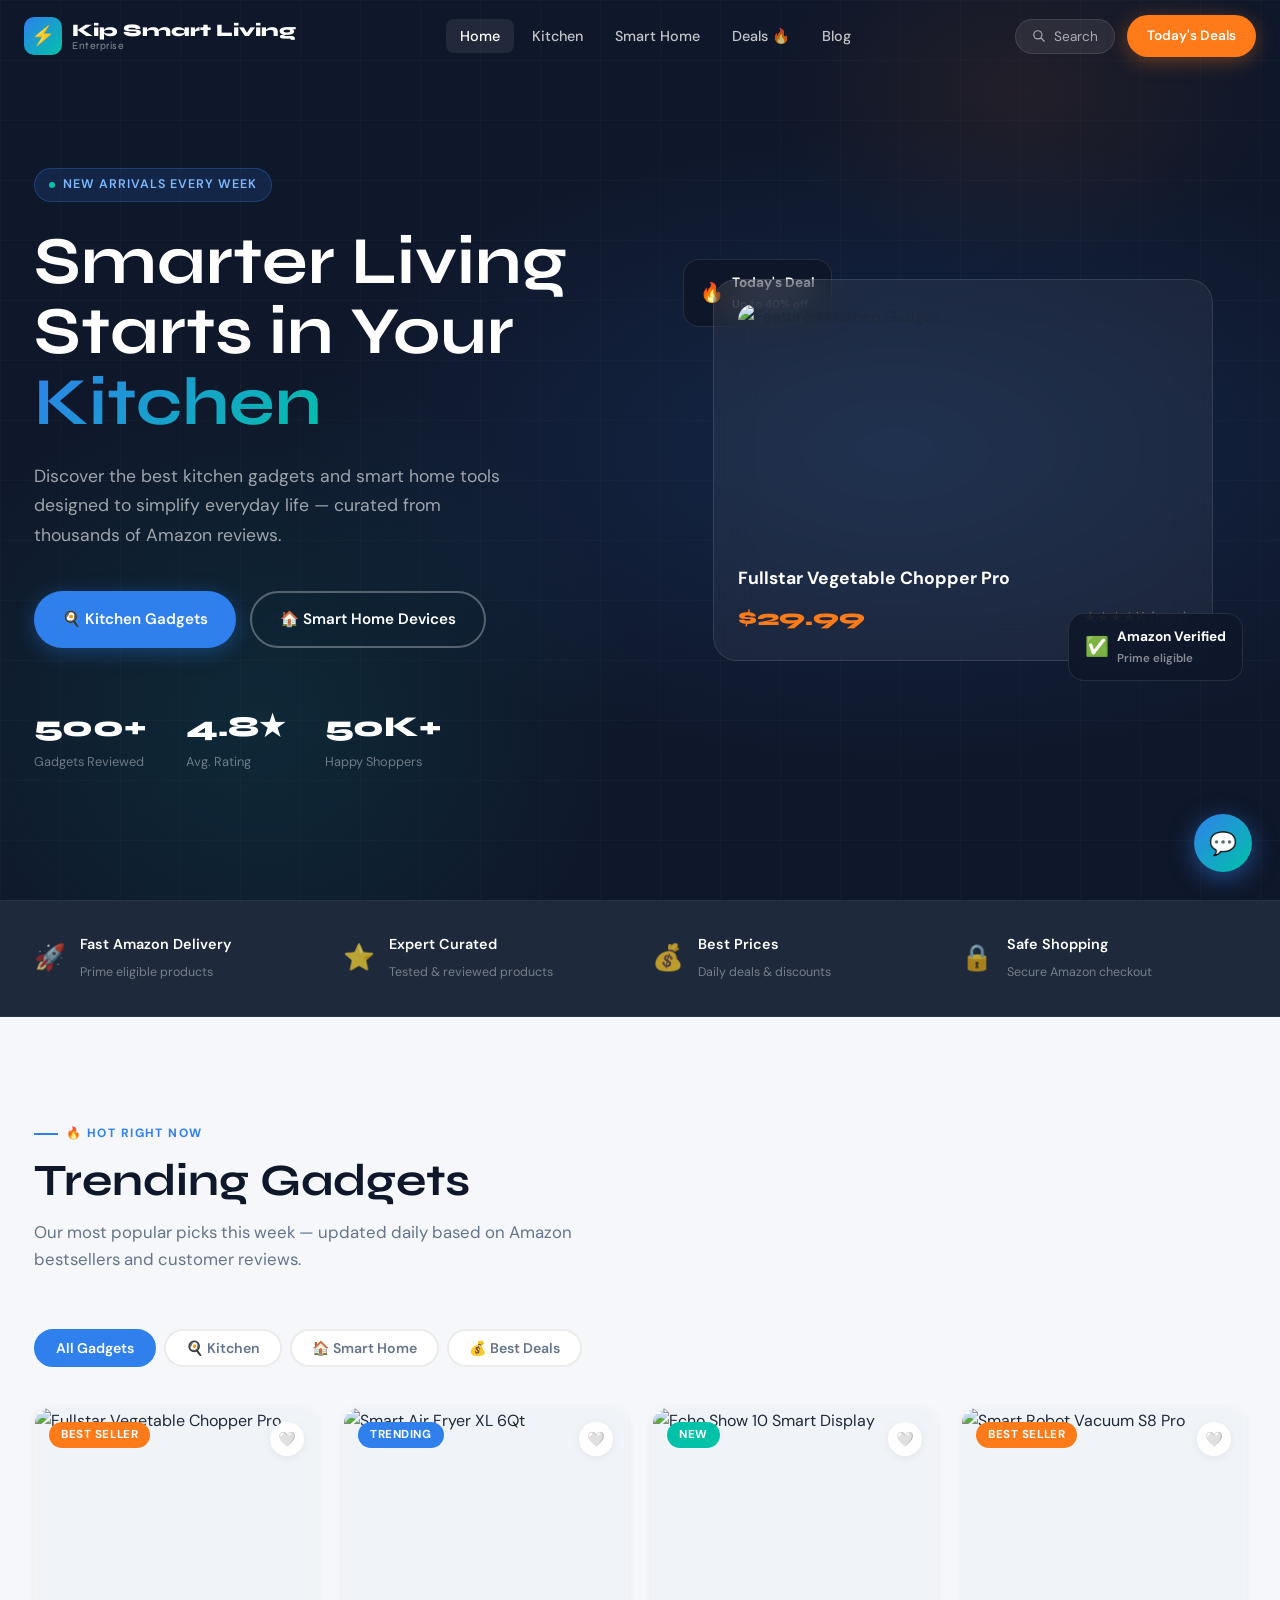
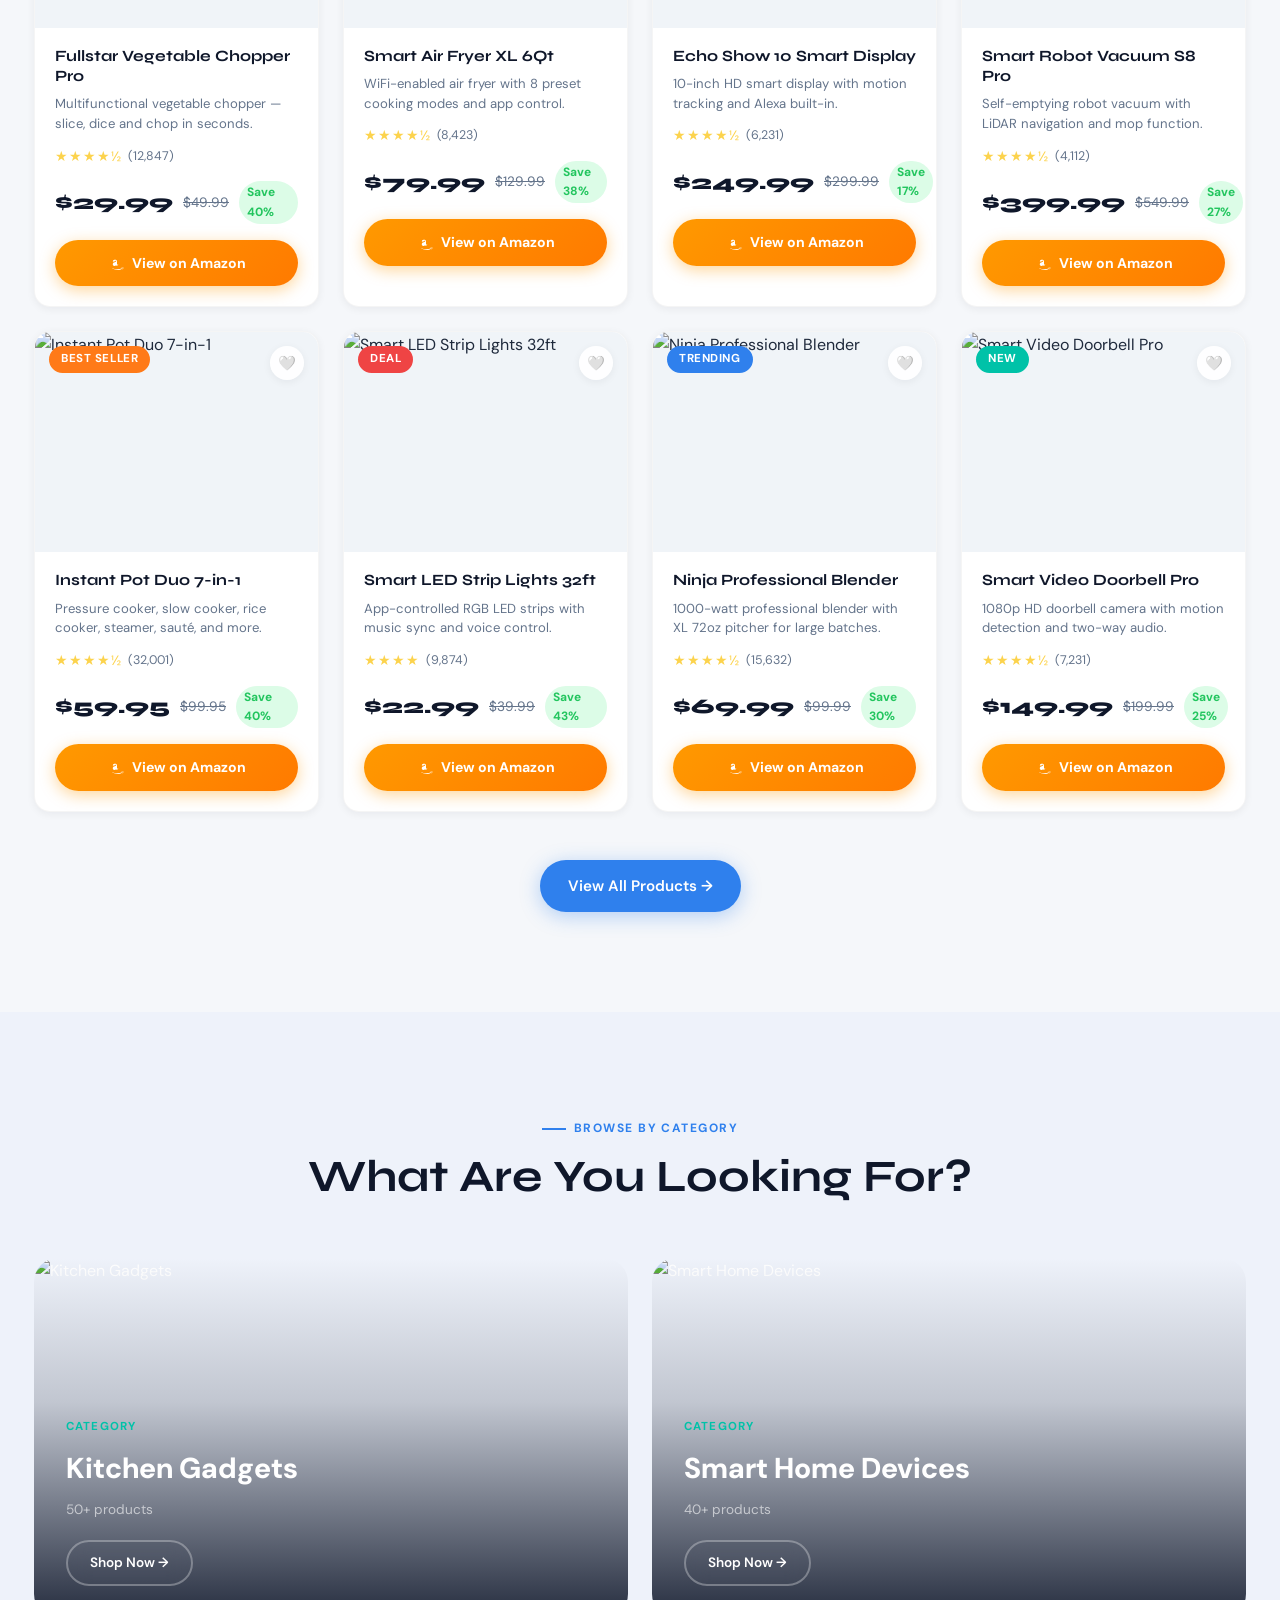
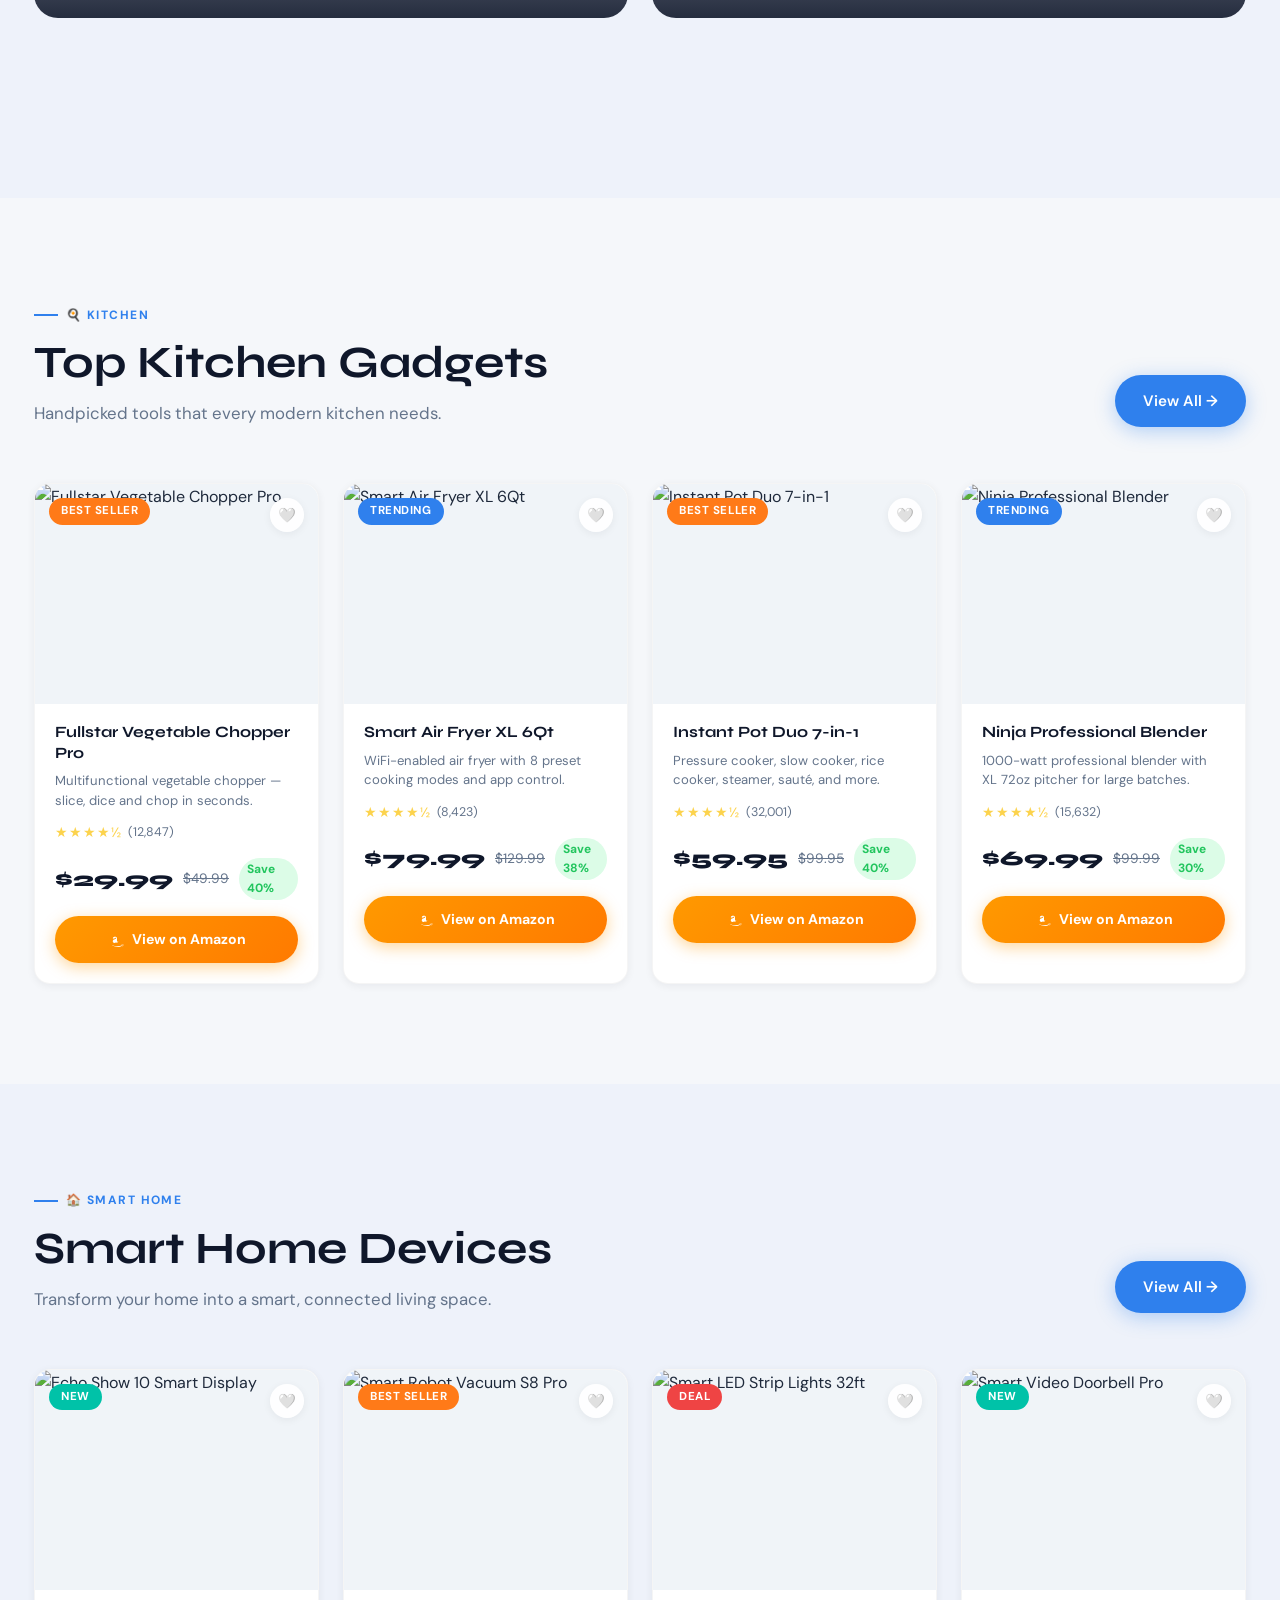
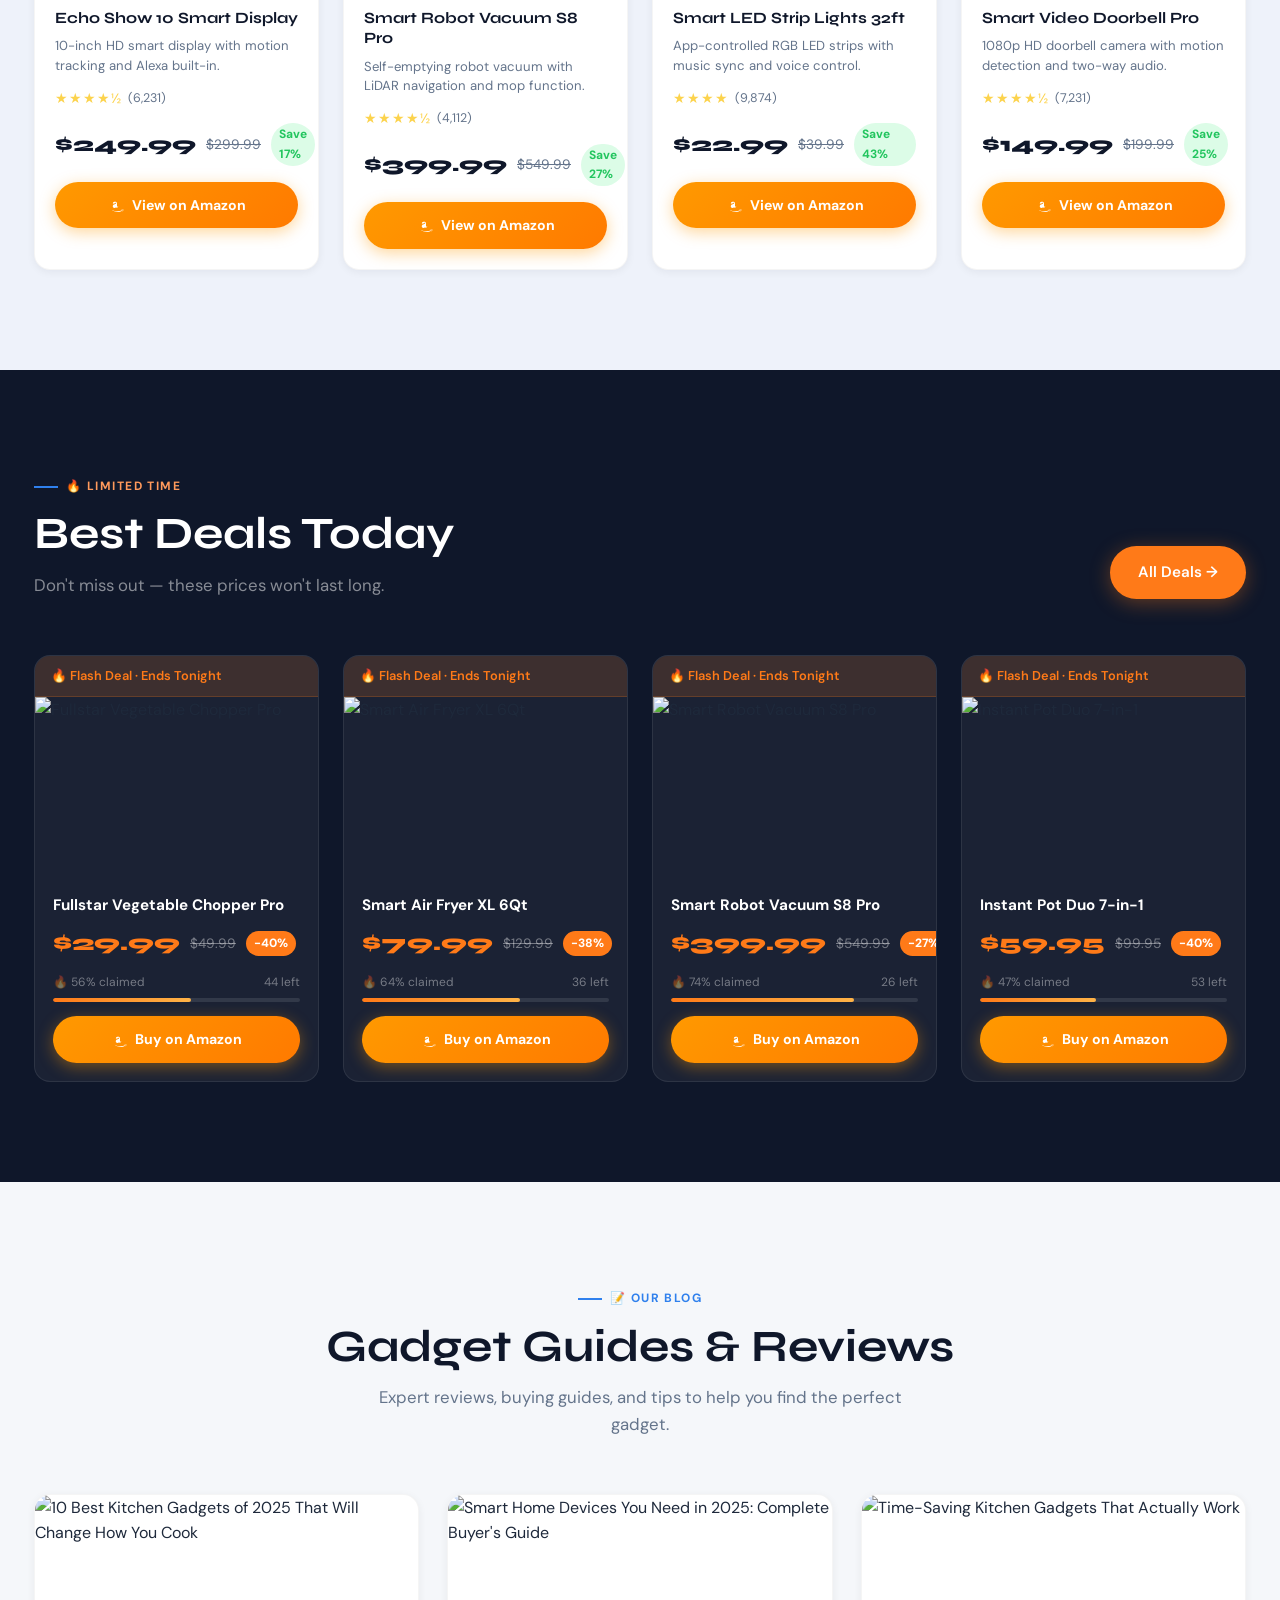
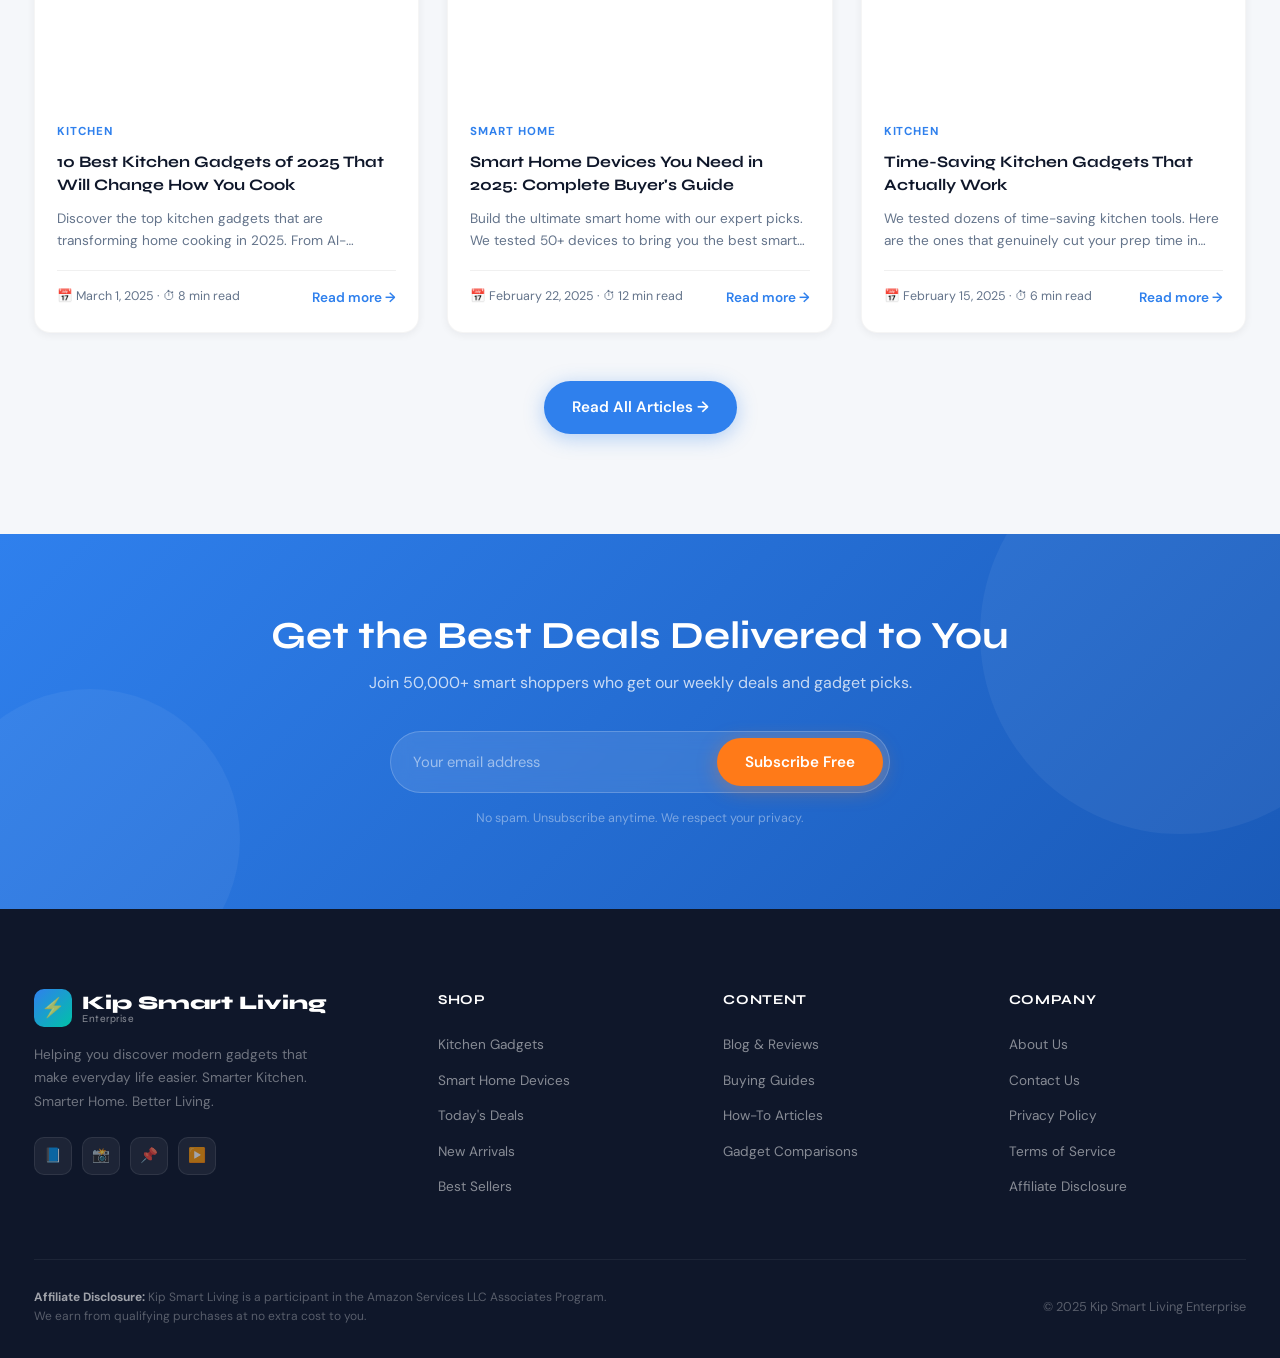
==== index.html @ 2dbe5955 "Add files via upload" ====
<!DOCTYPE html>
<html lang="en">
<head>
  <meta charset="UTF-8">
  <meta name="viewport" content="width=device-width, initial-scale=1.0">
  <meta name="description" content="Kip Smart Living — Discover the best kitchen gadgets and smart home devices. Smarter Kitchen. Smarter Home. Better Living.">
  <meta name="keywords" content="kitchen gadgets, smart home devices, best amazon kitchen tools, time-saving kitchen gadgets">
  <meta property="og:title" content="Kip Smart Living — Smarter Kitchen. Smarter Home.">
  <meta property="og:description" content="Discover modern gadgets that make everyday life easier.">
  <meta property="og:type" content="website">
  <title>Kip Smart Living — Smarter Kitchen. Smarter Home. Better Living.</title>
  <link rel="stylesheet" href="style.css">
  <link rel="icon" href="data:image/svg+xml,<svg xmlns='http://www.w3.org/2000/svg' viewBox='0 0 100 100'><text y='.9em' font-size='90'>⚡</text></svg>">

  <!-- Canonical -->
  <link rel="canonical" href="https://mackaysscott.github.io/kip-smart-living/">

  <!-- Open Graph -->
  <meta property="og:type" content="website">
  <meta property="og:url" content="https://mackaysscott.github.io/kip-smart-living/">
  <meta property="og:title" content="Kip Smart Living — Smarter Kitchen. Smarter Home. Better Living.">
  <meta property="og:description" content="Discover the best kitchen gadgets and smart home devices. Expert picks, real reviews, Amazon affiliate links.">
  <meta property="og:image" content="https://images.unsplash.com/photo-1556909114-f6e7ad7d3136?w=1200&q=80">
  <meta property="og:site_name" content="Kip Smart Living Enterprise">

  <!-- Twitter Card -->
  <meta name="twitter:card" content="summary_large_image">
  <meta name="twitter:title" content="Kip Smart Living — Smarter Kitchen. Smarter Home. Better Living.">
  <meta name="twitter:description" content="Discover the best kitchen gadgets and smart home devices. Expert picks, real reviews, Amazon affiliate links.">
  <meta name="twitter:image" content="https://images.unsplash.com/photo-1556909114-f6e7ad7d3136?w=1200&q=80">

  <!-- Schema.org Structured Data -->
  <script type="application/ld+json">
  {
    "@context": "https://schema.org",
    "@type": "WebSite",
    "name": "Kip Smart Living — Smarter Kitchen. Smarter Home. Better Living.",
    "description": "Discover the best kitchen gadgets and smart home devices. Expert picks, real reviews, Amazon affiliate links.",
    "url": "https://mackaysscott.github.io/kip-smart-living/",
    "publisher": {
      "@type": "Organization",
      "name": "Kip Smart Living Enterprise",
      "url": "https://mackaysscott.github.io/kip-smart-living",
      "email": "kipenterpise@gmail.com",
      "logo": {
        "@type": "ImageObject",
        "url": "https://mackaysscott.github.io/kip-smart-living/images/logo.png"
      }
    }
  }
  </script>
</head>
<body>

<!-- ── NAVBAR ──────────────────────────────── -->
<nav class="navbar" id="navbar">
  <div class="nav-inner">
    <a href="index.html" class="nav-logo">
      <div class="logo-icon">⚡</div>
      <div class="logo-text">
        Kip Smart Living
        <span>Enterprise</span>
      </div>
    </a>

    <ul class="nav-links">
      <li><a href="index.html" class="active">Home</a></li>
      <li><a href="kitchen.html">Kitchen</a></li>
      <li><a href="smart-home.html">Smart Home</a></li>
      <li><a href="deals.html">Deals 🔥</a></li>
      <li><a href="blog.html">Blog</a></li>
    </ul>

    <div class="nav-actions">
      <button class="nav-search">
        <svg xmlns="http://www.w3.org/2000/svg" fill="none" viewBox="0 0 24 24" stroke="currentColor"><path stroke-linecap="round" stroke-linejoin="round" stroke-width="2" d="M21 21l-6-6m2-5a7 7 0 11-14 0 7 7 0 0114 0z"/></svg>
        Search
      </button>
      <a href="deals.html" class="btn btn-secondary" style="padding:10px 20px;font-size:0.85rem">Today's Deals</a>
    </div>

    <div class="hamburger" id="hamburger">
      <span></span><span></span><span></span>
    </div>
  </div>
</nav>

<!-- Mobile Menu -->
<div class="mobile-menu" id="mobileMenu">
  <button class="mobile-close" id="mobileClose">✕</button>
  <a href="index.html">Home</a>
  <a href="kitchen.html">Kitchen</a>
  <a href="smart-home.html">Smart Home</a>
  <a href="deals.html">Deals 🔥</a>
  <a href="blog.html">Blog</a>
</div>

<!-- ── HERO SECTION ────────────────────────── -->
<section class="hero">
  <div class="hero-bg"></div>
  <div class="hero-grid"></div>

  <div class="hero-inner">
    <!-- Left Content -->
    <div class="hero-content">
      <div class="hero-badge">
        <span class="dot"></span>
        New Arrivals Every Week
      </div>

      <h1 class="hero-title">
        Smarter Living Starts in Your
        <span class="highlight">Kitchen</span>
      </h1>

      <p class="hero-subtitle">
        Discover the best kitchen gadgets and smart home tools designed to simplify everyday life — curated from thousands of Amazon reviews.
      </p>

      <div class="hero-ctas">
        <a href="kitchen.html" class="btn btn-primary">
          🍳 Kitchen Gadgets
        </a>
        <a href="smart-home.html" class="btn btn-outline">
          🏠 Smart Home Devices
        </a>
      </div>

      <div class="hero-stats">
        <div class="stat-item">
          <div class="stat-num">500+</div>
          <div class="stat-label">Gadgets Reviewed</div>
        </div>
        <div class="stat-item">
          <div class="stat-num">4.8★</div>
          <div class="stat-label">Avg. Rating</div>
        </div>
        <div class="stat-item">
          <div class="stat-num">50K+</div>
          <div class="stat-label">Happy Shoppers</div>
        </div>
      </div>
    </div>

    <!-- Right Visual -->
    <div class="hero-visual">
      <div class="hero-mockup">
        <div class="floating-badge top-left">
          <span class="badge-icon">🔥</span>
          <div>
            <strong style="display:block;color:white;font-size:0.85rem">Today's Deal</strong>
            <span style="color:rgba(255,255,255,0.5);font-size:0.72rem">Up to 40% off</span>
          </div>
        </div>

        <div class="hero-main-card">
          <img
            src="https://images.unsplash.com/photo-1556909114-f6e7ad7d3136?w=500&q=80"
            alt="Featured Kitchen Gadget"
            class="hero-card-img"
            loading="eager"
          >
          <div class="hero-card-info">
            <div class="hero-card-name">Fullstar Vegetable Chopper Pro</div>
            <div class="hero-card-meta">
              <div class="hero-card-price">$29.99</div>
              <div class="hero-rating">★★★★½ <span style="color:rgba(255,255,255,0.4);font-size:0.8rem">(12.8k)</span></div>
            </div>
          </div>
        </div>

        <div class="floating-badge bottom-right">
          <span class="badge-icon">✅</span>
          <div>
            <strong style="display:block;color:white;font-size:0.85rem">Amazon Verified</strong>
            <span style="color:rgba(255,255,255,0.5);font-size:0.72rem">Prime eligible</span>
          </div>
        </div>
      </div>
    </div>
  </div>
</section>

<!-- ── FEATURES STRIP ──────────────────────── -->
<div class="features-strip">
  <div class="container">
    <div class="features-grid">
      <div class="feature-item">
        <span class="feature-icon">🚀</span>
        <div class="feature-text">
          <strong>Fast Amazon Delivery</strong>
          <span>Prime eligible products</span>
        </div>
      </div>
      <div class="feature-item">
        <span class="feature-icon">⭐</span>
        <div class="feature-text">
          <strong>Expert Curated</strong>
          <span>Tested & reviewed products</span>
        </div>
      </div>
      <div class="feature-item">
        <span class="feature-icon">💰</span>
        <div class="feature-text">
          <strong>Best Prices</strong>
          <span>Daily deals & discounts</span>
        </div>
      </div>
      <div class="feature-item">
        <span class="feature-icon">🔒</span>
        <div class="feature-text">
          <strong>Safe Shopping</strong>
          <span>Secure Amazon checkout</span>
        </div>
      </div>
    </div>
  </div>
</div>

<!-- ── TRENDING GADGETS ────────────────────── -->
<section class="section" id="trending">
  <div class="container">
    <div class="section-header">
      <div class="section-label">🔥 Hot Right Now</div>
      <h2 class="section-title">Trending Gadgets</h2>
      <p class="section-subtitle">Our most popular picks this week — updated daily based on Amazon bestsellers and customer reviews.</p>
    </div>

    <div class="filter-tabs" id="trendingFilters">
      <button class="filter-tab active" data-filter="all">All Gadgets</button>
      <button class="filter-tab" data-filter="kitchen">🍳 Kitchen</button>
      <button class="filter-tab" data-filter="smart-home">🏠 Smart Home</button>
      <button class="filter-tab" data-filter="deals">💰 Best Deals</button>
    </div>

    <div class="products-grid" id="trendingGrid"></div>

    <div style="text-align:center;margin-top:48px">
      <a href="kitchen.html" class="btn btn-primary">View All Products →</a>
    </div>
  </div>
</section>

<!-- ── CATEGORY SHOWCASE ───────────────────── -->
<section class="section section-alt">
  <div class="container">
    <div class="section-header centered">
      <div class="section-label">Browse By Category</div>
      <h2 class="section-title">What Are You Looking For?</h2>
    </div>

    <div class="category-hero-grid">
      <a href="kitchen.html" class="cat-card fade-in">
        <img src="https://images.unsplash.com/photo-1556909114-f6e7ad7d3136?w=700&q=80" alt="Kitchen Gadgets" loading="lazy">
        <div class="cat-card-overlay"></div>
        <div class="cat-card-content">
          <div class="cat-card-label">Category</div>
          <div class="cat-card-title">Kitchen Gadgets</div>
          <div class="cat-card-count">50+ products</div>
          <span class="btn btn-outline" style="display:inline-flex;padding:10px 22px;font-size:0.85rem">Shop Now →</span>
        </div>
      </a>

      <a href="smart-home.html" class="cat-card fade-in fade-in-delay-1">
        <img src="https://images.unsplash.com/photo-1543512214-318c7553f230?w=700&q=80" alt="Smart Home Devices" loading="lazy">
        <div class="cat-card-overlay"></div>
        <div class="cat-card-content">
          <div class="cat-card-label">Category</div>
          <div class="cat-card-title">Smart Home Devices</div>
          <div class="cat-card-count">40+ products</div>
          <span class="btn btn-outline" style="display:inline-flex;padding:10px 22px;font-size:0.85rem">Shop Now →</span>
        </div>
      </a>
    </div>
  </div>
</section>

<!-- ── KITCHEN GADGETS SECTION ────────────── -->
<section class="section">
  <div class="container">
    <div class="section-header" style="display:flex;justify-content:space-between;align-items:flex-end;flex-wrap:wrap;gap:20px">
      <div>
        <div class="section-label">🍳 Kitchen</div>
        <h2 class="section-title">Top Kitchen Gadgets</h2>
        <p class="section-subtitle">Handpicked tools that every modern kitchen needs.</p>
      </div>
      <a href="kitchen.html" class="btn btn-primary">View All →</a>
    </div>

    <div class="products-grid" id="kitchenGrid"></div>
  </div>
</section>

<!-- ── SMART HOME SECTION ─────────────────── -->
<section class="section section-alt">
  <div class="container">
    <div class="section-header" style="display:flex;justify-content:space-between;align-items:flex-end;flex-wrap:wrap;gap:20px">
      <div>
        <div class="section-label">🏠 Smart Home</div>
        <h2 class="section-title">Smart Home Devices</h2>
        <p class="section-subtitle">Transform your home into a smart, connected living space.</p>
      </div>
      <a href="smart-home.html" class="btn btn-primary">View All →</a>
    </div>

    <div class="products-grid" id="smarthomeGrid"></div>
  </div>
</section>

<!-- ── BEST DEALS ──────────────────────────── -->
<section class="section deals-section">
  <div class="container">
    <div class="section-header" style="display:flex;justify-content:space-between;align-items:flex-end;flex-wrap:wrap;gap:20px">
      <div>
        <div class="section-label" style="color:#FF9A5C">🔥 Limited Time</div>
        <h2 class="section-title" style="color:white">Best Deals Today</h2>
        <p class="section-subtitle" style="color:rgba(255,255,255,0.5)">Don't miss out — these prices won't last long.</p>
      </div>
      <a href="deals.html" class="btn btn-secondary">All Deals →</a>
    </div>

    <div class="products-grid" id="dealsGrid"></div>
  </div>
</section>

<!-- ── BLOG PREVIEW ────────────────────────── -->
<section class="section">
  <div class="container">
    <div class="section-header centered">
      <div class="section-label">📝 Our Blog</div>
      <h2 class="section-title">Gadget Guides & Reviews</h2>
      <p class="section-subtitle">Expert reviews, buying guides, and tips to help you find the perfect gadget.</p>
    </div>

    <div class="blog-grid" id="blogPreview"></div>

    <div style="text-align:center;margin-top:48px">
      <a href="blog.html" class="btn btn-primary">Read All Articles →</a>
    </div>
  </div>
</section>

<!-- ── NEWSLETTER ──────────────────────────── -->
<section class="newsletter-section">
  <div class="container">
    <div class="newsletter-inner">
      <h2 class="newsletter-title">Get the Best Deals Delivered to You</h2>
      <p class="newsletter-sub">Join 50,000+ smart shoppers who get our weekly deals and gadget picks.</p>
      <div class="newsletter-form">
        <input type="email" class="newsletter-input" placeholder="Your email address" aria-label="Email">
        <button class="btn btn-secondary" onclick="subscribeNewsletter(this)">Subscribe Free</button>
      </div>
      <p style="margin-top:16px;font-size:0.78rem;color:rgba(255,255,255,0.4)">No spam. Unsubscribe anytime. We respect your privacy.</p>
    </div>
  </div>
</section>

<!-- ── FOOTER ──────────────────────────────── -->
<footer class="footer">
  <div class="container">
    <div class="footer-grid">
      <div class="footer-brand">
        <a href="index.html" class="nav-logo">
          <div class="logo-icon">⚡</div>
          <div class="logo-text">
            Kip Smart Living
            <span>Enterprise</span>
          </div>
        </a>
        <p class="footer-tagline">Helping you discover modern gadgets that make everyday life easier. Smarter Kitchen. Smarter Home. Better Living.</p>
        <div class="footer-socials">
          <a href="#" class="social-btn" title="Facebook">📘</a>
          <a href="#" class="social-btn" title="Instagram">📸</a>
          <a href="#" class="social-btn" title="Pinterest">📌</a>
          <a href="#" class="social-btn" title="YouTube">▶️</a>
        </div>
      </div>

      <div class="footer-col">
        <div class="footer-col-title">Shop</div>
        <ul class="footer-links">
          <li><a href="kitchen.html">Kitchen Gadgets</a></li>
          <li><a href="smart-home.html">Smart Home Devices</a></li>
          <li><a href="deals.html">Today's Deals</a></li>
          <li><a href="kitchen.html">New Arrivals</a></li>
          <li><a href="kitchen.html">Best Sellers</a></li>
        </ul>
      </div>

      <div class="footer-col">
        <div class="footer-col-title">Content</div>
        <ul class="footer-links">
          <li><a href="blog.html">Blog & Reviews</a></li>
          <li><a href="blog.html">Buying Guides</a></li>
          <li><a href="blog.html">How-To Articles</a></li>
          <li><a href="blog.html">Gadget Comparisons</a></li>
        </ul>
      </div>

      <div class="footer-col">
        <div class="footer-col-title">Company</div>
        <ul class="footer-links">
          <li><a href="about.html">About Us</a></li>
          <li><a href="contact.html">Contact Us</a></li>
          <li><a href="privacy.html">Privacy Policy</a></li>
          <li><a href="terms.html">Terms of Service</a></li>
          <li><a href="privacy.html#affiliate">Affiliate Disclosure</a></li>
        </ul>
      </div>
    </div>

    <div class="footer-bottom">
      <p class="footer-affiliate-notice">
        <strong style="color:rgba(255,255,255,0.6)">Affiliate Disclosure:</strong> Kip Smart Living is a participant in the Amazon Services LLC Associates Program. We earn from qualifying purchases at no extra cost to you.
      </p>
      <p style="color:rgba(255,255,255,0.3);white-space:nowrap">© 2025 Kip Smart Living Enterprise</p>
    </div>
  </div>
</footer>

<!-- Scroll to Top -->
<button class="scroll-top" id="scrollTop" aria-label="Scroll to top">↑</button>

<!-- Scripts -->
<script src="products.js"></script>
<script src="blog.js"></script>
<script src="chat.js"></script>
<script>
document.addEventListener('DOMContentLoaded', async () => {
  // Navbar scroll
  const navbar = document.getElementById('navbar');
  window.addEventListener('scroll', () => {
    navbar.classList.toggle('scrolled', window.scrollY > 20);
    document.getElementById('scrollTop').classList.toggle('visible', window.scrollY > 400);
  });

  // Scroll to top
  document.getElementById('scrollTop').addEventListener('click', () => {
    window.scrollTo({ top: 0, behavior: 'smooth' });
  });

  // Hamburger
  document.getElementById('hamburger').addEventListener('click', () => {
    document.getElementById('mobileMenu').classList.add('open');
  });
  document.getElementById('mobileClose').addEventListener('click', () => {
    document.getElementById('mobileMenu').classList.remove('open');
  });

  // Wait for products to load
  await KipProducts.init();
  await KipBlog.init();

  // Render sections
  KipProducts.renderGrid('trendingGrid', 'all', 'default', 8);
  KipProducts.renderGrid('kitchenGrid', 'kitchen', 'default', 4);
  KipProducts.renderGrid('smarthomeGrid', 'smart-home', 'default', 4);
  KipProducts.renderGrid('dealsGrid', 'deals', 'deal', 4);
  KipBlog.renderPreview('blogPreview', 3);

  // Filter tabs
  document.querySelectorAll('#trendingFilters .filter-tab').forEach(tab => {
    tab.addEventListener('click', () => {
      document.querySelectorAll('#trendingFilters .filter-tab').forEach(t => t.classList.remove('active'));
      tab.classList.add('active');
      KipProducts.renderGrid('trendingGrid', tab.dataset.filter, 'default', 8);
    });
  });

  // Fade-in observer on page load
  KipProducts.observeFadeIn();
});

function subscribeNewsletter(btn) {
  const input = btn.previousElementSibling;
  if (!input.value || !input.value.includes('@')) {
    input.style.borderColor = '#EF4444';
    setTimeout(() => input.style.borderColor = '', 1500);
    return;
  }
  btn.textContent = '✓ Subscribed!';
  btn.style.background = '#22C55E';
  input.value = '';
  input.disabled = true;
  btn.disabled = true;
}
</script>

</body>
</html>
---- style.css ----
/* ============================================
   KIP SMART LIVING — MASTER STYLESHEET
   ============================================ */

@import url('https://fonts.googleapis.com/css2?family=Clash+Display:wght@400;500;600;700&family=Syne:wght@400;500;600;700;800&family=DM+Sans:ital,opsz,wght@0,9..40,300;0,9..40,400;0,9..40,500;0,9..40,600;1,9..40,300&display=swap');

/* ── CSS VARIABLES ────────────────────────── */
:root {
  --blue: #2F80ED;
  --orange: #FF7A18;
  --teal: #00C2A8;
  --bg: #F5F7FA;
  --dark: #0F172A;
  --dark2: #1E293B;
  --dark3: #334155;
  --white: #FFFFFF;
  --text: #1E293B;
  --text-muted: #64748B;
  --border: rgba(255,255,255,0.08);
  --card-bg: #FFFFFF;
  --shadow-sm: 0 2px 8px rgba(15,23,42,0.06);
  --shadow-md: 0 8px 32px rgba(15,23,42,0.10);
  --shadow-lg: 0 20px 60px rgba(15,23,42,0.15);
  --radius: 16px;
  --radius-sm: 10px;
  --radius-lg: 24px;
  --transition: all 0.3s cubic-bezier(0.4, 0, 0.2, 1);
  --font-display: 'Syne', sans-serif;
  --font-body: 'DM Sans', sans-serif;
}

/* ── RESET & BASE ─────────────────────────── */
*, *::before, *::after { box-sizing: border-box; margin: 0; padding: 0; }

html { scroll-behavior: smooth; font-size: 16px; }

body {
  font-family: var(--font-body);
  background: var(--bg);
  color: var(--text);
  line-height: 1.6;
  overflow-x: hidden;
}

img { max-width: 100%; height: auto; display: block; }
a { text-decoration: none; color: inherit; }
ul { list-style: none; }
button { cursor: pointer; border: none; background: none; font-family: inherit; }

/* ── TYPOGRAPHY ───────────────────────────── */
h1, h2, h3, h4, h5 { font-family: var(--font-display); font-weight: 700; line-height: 1.15; }

.section-label {
  display: inline-flex;
  align-items: center;
  gap: 8px;
  font-size: 0.75rem;
  font-weight: 700;
  letter-spacing: 0.12em;
  text-transform: uppercase;
  color: var(--blue);
  margin-bottom: 12px;
}
.section-label::before {
  content: '';
  width: 24px; height: 2px;
  background: var(--blue);
  display: inline-block;
}

.section-title {
  font-size: clamp(1.8rem, 4vw, 2.8rem);
  color: var(--dark);
  margin-bottom: 12px;
}

.section-subtitle {
  font-size: 1.05rem;
  color: var(--text-muted);
  max-width: 560px;
}

/* ── LAYOUT UTILITIES ─────────────────────── */
.container { max-width: 1260px; margin: 0 auto; padding: 0 24px; }

.section { padding: 100px 0; }
.section-dark { background: var(--dark); color: var(--white); }
.section-alt { background: #EEF2FA; }

.section-header { margin-bottom: 56px; }
.section-header.centered { text-align: center; }
.section-header.centered .section-subtitle { margin: 0 auto; }

.grid-2 { display: grid; grid-template-columns: repeat(2, 1fr); gap: 24px; }
.grid-3 { display: grid; grid-template-columns: repeat(3, 1fr); gap: 24px; }
.grid-4 { display: grid; grid-template-columns: repeat(4, 1fr); gap: 24px; }

/* ── BUTTONS ──────────────────────────────── */
.btn {
  display: inline-flex;
  align-items: center;
  gap: 8px;
  padding: 14px 28px;
  border-radius: 50px;
  font-weight: 600;
  font-size: 0.95rem;
  transition: var(--transition);
  white-space: nowrap;
}

.btn-primary {
  background: var(--blue);
  color: var(--white);
  box-shadow: 0 4px 20px rgba(47,128,237,0.35);
}
.btn-primary:hover {
  background: #1a6dd8;
  box-shadow: 0 8px 30px rgba(47,128,237,0.5);
  transform: translateY(-2px);
}

.btn-secondary {
  background: var(--orange);
  color: var(--white);
  box-shadow: 0 4px 20px rgba(255,122,24,0.35);
}
.btn-secondary:hover {
  background: #e86a08;
  box-shadow: 0 8px 30px rgba(255,122,24,0.5);
  transform: translateY(-2px);
}

.btn-outline {
  background: transparent;
  color: var(--white);
  border: 2px solid rgba(255,255,255,0.3);
  backdrop-filter: blur(10px);
}
.btn-outline:hover {
  background: rgba(255,255,255,0.1);
  border-color: rgba(255,255,255,0.6);
  transform: translateY(-2px);
}

.btn-amazon {
  background: linear-gradient(135deg, #FF9900, #FF7A00);
  color: var(--white);
  font-weight: 700;
  padding: 12px 22px;
  border-radius: 50px;
  font-size: 0.88rem;
  box-shadow: 0 4px 16px rgba(255,153,0,0.4);
  width: 100%;
  justify-content: center;
  transition: var(--transition);
}
.btn-amazon:hover {
  transform: translateY(-2px);
  box-shadow: 0 8px 24px rgba(255,153,0,0.55);
}
.btn-amazon svg { width: 16px; height: 16px; }

.btn-teal {
  background: var(--teal);
  color: var(--white);
  box-shadow: 0 4px 20px rgba(0,194,168,0.35);
}
.btn-teal:hover {
  background: #00a891;
  transform: translateY(-2px);
}

/* ── NAVBAR ───────────────────────────────── */
.navbar {
  position: fixed;
  top: 0; left: 0; right: 0;
  z-index: 1000;
  padding: 0 24px;
  transition: var(--transition);
}

.navbar.scrolled {
  background: rgba(15,23,42,0.96);
  backdrop-filter: blur(20px);
  box-shadow: 0 1px 0 rgba(255,255,255,0.05);
}

.nav-inner {
  max-width: 1260px;
  margin: 0 auto;
  display: flex;
  align-items: center;
  justify-content: space-between;
  height: 72px;
}

.nav-logo {
  display: flex;
  align-items: center;
  gap: 10px;
}

.logo-icon {
  width: 38px; height: 38px;
  background: linear-gradient(135deg, var(--blue), var(--teal));
  border-radius: 10px;
  display: flex;
  align-items: center;
  justify-content: center;
  font-size: 1.2rem;
}

.logo-text {
  font-family: var(--font-display);
  font-weight: 800;
  font-size: 1.1rem;
  color: var(--white);
  line-height: 1.1;
}

.logo-text span {
  display: block;
  font-size: 0.65rem;
  font-weight: 400;
  color: rgba(255,255,255,0.5);
  letter-spacing: 0.05em;
}

.nav-links {
  display: flex;
  align-items: center;
  gap: 4px;
}

.nav-links a {
  color: rgba(255,255,255,0.75);
  font-size: 0.9rem;
  font-weight: 500;
  padding: 8px 14px;
  border-radius: 8px;
  transition: var(--transition);
}

.nav-links a:hover, .nav-links a.active {
  color: var(--white);
  background: rgba(255,255,255,0.08);
}

.nav-actions {
  display: flex;
  align-items: center;
  gap: 12px;
}

.nav-search {
  display: flex;
  align-items: center;
  gap: 8px;
  background: rgba(255,255,255,0.08);
  border: 1px solid rgba(255,255,255,0.1);
  border-radius: 50px;
  padding: 8px 16px;
  color: rgba(255,255,255,0.6);
  font-size: 0.85rem;
  cursor: pointer;
  transition: var(--transition);
}
.nav-search:hover { background: rgba(255,255,255,0.12); color: var(--white); }
.nav-search svg { width: 14px; height: 14px; }

.hamburger {
  display: none;
  flex-direction: column;
  gap: 5px;
  padding: 8px;
  cursor: pointer;
}
.hamburger span {
  display: block;
  width: 24px; height: 2px;
  background: var(--white);
  border-radius: 2px;
  transition: var(--transition);
}

/* ── HERO ─────────────────────────────────── */
.hero {
  min-height: 100vh;
  background: var(--dark);
  position: relative;
  display: flex;
  align-items: center;
  overflow: hidden;
}

.hero-bg {
  position: absolute;
  inset: 0;
  background: 
    radial-gradient(ellipse 80% 60% at 70% 50%, rgba(47,128,237,0.15) 0%, transparent 60%),
    radial-gradient(ellipse 60% 80% at 20% 80%, rgba(0,194,168,0.1) 0%, transparent 50%),
    radial-gradient(ellipse 40% 40% at 80% 10%, rgba(255,122,24,0.08) 0%, transparent 50%);
}

.hero-grid {
  position: absolute;
  inset: 0;
  background-image: 
    linear-gradient(rgba(255,255,255,0.02) 1px, transparent 1px),
    linear-gradient(90deg, rgba(255,255,255,0.02) 1px, transparent 1px);
  background-size: 60px 60px;
}

.hero-inner {
  position: relative;
  z-index: 2;
  display: grid;
  grid-template-columns: 1fr 1fr;
  gap: 80px;
  align-items: center;
  width: 100%;
  max-width: 1260px;
  margin: 0 auto;
  padding: 120px 24px 80px;
}

.hero-badge {
  display: inline-flex;
  align-items: center;
  gap: 8px;
  background: rgba(47,128,237,0.15);
  border: 1px solid rgba(47,128,237,0.3);
  color: #7CB9FF;
  font-size: 0.78rem;
  font-weight: 600;
  letter-spacing: 0.08em;
  text-transform: uppercase;
  padding: 6px 14px;
  border-radius: 50px;
  margin-bottom: 24px;
}

.hero-badge .dot {
  width: 6px; height: 6px;
  background: var(--teal);
  border-radius: 50%;
  animation: pulse 2s infinite;
}

@keyframes pulse {
  0%, 100% { opacity: 1; transform: scale(1); }
  50% { opacity: 0.5; transform: scale(1.5); }
}

.hero-title {
  font-size: clamp(2.5rem, 5.5vw, 4.2rem);
  color: var(--white);
  line-height: 1.05;
  margin-bottom: 24px;
}

.hero-title .highlight {
  background: linear-gradient(135deg, var(--blue), var(--teal));
  -webkit-background-clip: text;
  -webkit-text-fill-color: transparent;
  background-clip: text;
}

.hero-subtitle {
  font-size: 1.1rem;
  color: rgba(255,255,255,0.6);
  line-height: 1.7;
  margin-bottom: 40px;
  max-width: 480px;
}

.hero-ctas {
  display: flex;
  gap: 14px;
  flex-wrap: wrap;
  margin-bottom: 56px;
}

.hero-stats {
  display: flex;
  gap: 40px;
}

.stat-item { }
.stat-num {
  font-family: var(--font-display);
  font-size: 1.8rem;
  font-weight: 800;
  color: var(--white);
}
.stat-label {
  font-size: 0.8rem;
  color: rgba(255,255,255,0.4);
  margin-top: 2px;
}

/* Hero product showcase */
.hero-visual {
  position: relative;
  display: flex;
  align-items: center;
  justify-content: center;
}

.hero-mockup {
  position: relative;
  width: 100%;
  max-width: 500px;
}

.hero-main-card {
  background: rgba(255,255,255,0.05);
  border: 1px solid rgba(255,255,255,0.1);
  border-radius: var(--radius-lg);
  padding: 24px;
  backdrop-filter: blur(20px);
  animation: float 6s ease-in-out infinite;
}

@keyframes float {
  0%, 100% { transform: translateY(0px); }
  50% { transform: translateY(-16px); }
}

.hero-card-img {
  width: 100%;
  height: 240px;
  object-fit: cover;
  border-radius: var(--radius);
  margin-bottom: 20px;
}

.hero-card-info { color: var(--white); }
.hero-card-name { font-size: 1.1rem; font-weight: 700; margin-bottom: 8px; }
.hero-card-meta {
  display: flex;
  justify-content: space-between;
  align-items: center;
}
.hero-card-price {
  font-family: var(--font-display);
  font-size: 1.4rem;
  font-weight: 800;
  color: var(--orange);
}
.hero-rating {
  display: flex;
  align-items: center;
  gap: 4px;
  font-size: 0.85rem;
  color: #FCD34D;
}

.floating-badge {
  position: absolute;
  background: rgba(15,23,42,0.9);
  border: 1px solid rgba(255,255,255,0.1);
  border-radius: var(--radius);
  padding: 12px 16px;
  backdrop-filter: blur(20px);
  color: var(--white);
  font-size: 0.8rem;
  font-weight: 600;
  display: flex;
  align-items: center;
  gap: 8px;
}

.floating-badge.top-left {
  top: -20px; left: -30px;
  animation: float 5s ease-in-out infinite 1s;
}

.floating-badge.bottom-right {
  bottom: -20px; right: -30px;
  animation: float 5s ease-in-out infinite 2s;
}

.badge-icon { font-size: 1.2rem; }

/* ── PRODUCT CARDS ────────────────────────── */
.products-grid {
  display: grid;
  grid-template-columns: repeat(auto-fill, minmax(270px, 1fr));
  gap: 24px;
}

.product-card {
  background: var(--card-bg);
  border-radius: var(--radius);
  overflow: hidden;
  box-shadow: var(--shadow-sm);
  transition: var(--transition);
  position: relative;
  border: 1px solid rgba(0,0,0,0.04);
}

.product-card:hover {
  transform: translateY(-6px);
  box-shadow: 0 20px 50px rgba(15,23,42,0.14), 0 0 0 2px var(--blue);
}

.product-media {
  position: relative;
  height: 220px;
  overflow: hidden;
  background: #F0F4F8;
}

.product-img {
  width: 100%;
  height: 100%;
  object-fit: cover;
  transition: opacity 0.4s ease;
}

.product-video {
  position: absolute;
  inset: 0;
  width: 100%;
  height: 100%;
  object-fit: cover;
  opacity: 0;
  transition: opacity 0.4s ease;
}

.product-card:hover .product-img { opacity: 0; }
.product-card:hover .product-video { opacity: 1; }

.product-badge {
  position: absolute;
  top: 14px; left: 14px;
  padding: 4px 12px;
  border-radius: 50px;
  font-size: 0.72rem;
  font-weight: 700;
  letter-spacing: 0.05em;
  text-transform: uppercase;
  z-index: 2;
}

.badge-bestseller { background: var(--orange); color: white; }
.badge-trending { background: var(--blue); color: white; }
.badge-new { background: var(--teal); color: white; }
.badge-deal { background: #EF4444; color: white; }

.wishlist-btn {
  position: absolute;
  top: 14px; right: 14px;
  width: 34px; height: 34px;
  border-radius: 50%;
  background: rgba(255,255,255,0.95);
  display: flex;
  align-items: center;
  justify-content: center;
  font-size: 0.9rem;
  box-shadow: var(--shadow-sm);
  transition: var(--transition);
  z-index: 2;
  cursor: pointer;
  border: none;
}
.wishlist-btn:hover { background: #FEE2E2; transform: scale(1.1); }

.product-body { padding: 18px 20px 20px; }

.product-name {
  font-family: var(--font-display);
  font-size: 0.98rem;
  font-weight: 700;
  color: var(--dark);
  margin-bottom: 8px;
  line-height: 1.3;
}

.product-desc {
  font-size: 0.82rem;
  color: var(--text-muted);
  margin-bottom: 12px;
  line-height: 1.5;
  display: -webkit-box;
  -webkit-line-clamp: 2;
  -webkit-box-orient: vertical;
  overflow: hidden;
}

.product-rating {
  display: flex;
  align-items: center;
  gap: 6px;
  margin-bottom: 14px;
}

.stars { color: #FCD34D; font-size: 0.85rem; letter-spacing: 1px; }
.reviews { font-size: 0.78rem; color: var(--text-muted); }

.product-pricing {
  display: flex;
  align-items: center;
  gap: 10px;
  margin-bottom: 16px;
}

.price {
  font-family: var(--font-display);
  font-size: 1.3rem;
  font-weight: 800;
  color: var(--dark);
}

.price-original {
  font-size: 0.85rem;
  color: var(--text-muted);
  text-decoration: line-through;
}

.price-save {
  font-size: 0.75rem;
  font-weight: 700;
  color: #22C55E;
  background: #DCFCE7;
  padding: 2px 8px;
  border-radius: 50px;
}

/* ── FILTER TABS ──────────────────────────── */
.filter-tabs {
  display: flex;
  gap: 8px;
  flex-wrap: wrap;
  margin-bottom: 40px;
}

.filter-tab {
  padding: 8px 20px;
  border-radius: 50px;
  border: 2px solid rgba(0,0,0,0.08);
  background: var(--white);
  color: var(--text-muted);
  font-size: 0.88rem;
  font-weight: 600;
  cursor: pointer;
  transition: var(--transition);
}
.filter-tab:hover { border-color: var(--blue); color: var(--blue); }
.filter-tab.active { background: var(--blue); border-color: var(--blue); color: var(--white); }

/* ── DEALS SECTION ────────────────────────── */
.deals-section { background: var(--dark); }

.deal-card {
  background: rgba(255,255,255,0.05);
  border: 1px solid rgba(255,255,255,0.08);
  border-radius: var(--radius);
  overflow: hidden;
  transition: var(--transition);
  position: relative;
}

.deal-card:hover {
  transform: translateY(-4px);
  border-color: rgba(255,122,24,0.4);
  box-shadow: 0 20px 50px rgba(0,0,0,0.3);
}

.deal-timer {
  display: flex;
  align-items: center;
  gap: 8px;
  padding: 10px 16px;
  background: rgba(255,122,24,0.15);
  border-bottom: 1px solid rgba(255,122,24,0.2);
  font-size: 0.8rem;
  color: var(--orange);
  font-weight: 600;
}

.deal-media {
  height: 180px;
  overflow: hidden;
}

.deal-media img {
  width: 100%; height: 100%;
  object-fit: cover;
  transition: transform 0.5s ease;
}
.deal-card:hover .deal-media img { transform: scale(1.05); }

.deal-body { padding: 16px 18px 18px; }
.deal-name { font-size: 0.95rem; font-weight: 700; color: var(--white); margin-bottom: 8px; }

.deal-savings {
  display: flex;
  align-items: center;
  gap: 10px;
  margin-bottom: 12px;
}
.deal-price { font-family: var(--font-display); font-size: 1.4rem; font-weight: 800; color: var(--orange); }
.deal-original { font-size: 0.85rem; color: rgba(255,255,255,0.4); text-decoration: line-through; }
.deal-discount {
  font-size: 0.75rem;
  font-weight: 800;
  background: var(--orange);
  color: white;
  padding: 3px 8px;
  border-radius: 50px;
}

.deal-progress { margin-bottom: 14px; }
.progress-label {
  display: flex;
  justify-content: space-between;
  font-size: 0.75rem;
  color: rgba(255,255,255,0.4);
  margin-bottom: 6px;
}
.progress-bar {
  height: 4px;
  background: rgba(255,255,255,0.1);
  border-radius: 2px;
  overflow: hidden;
}
.progress-fill {
  height: 100%;
  background: linear-gradient(90deg, var(--orange), #FFB347);
  border-radius: 2px;
  transition: width 1s ease;
}

/* ── BLOG CARDS ───────────────────────────── */
.blog-grid {
  display: grid;
  grid-template-columns: repeat(3, 1fr);
  gap: 28px;
}

.blog-card {
  background: var(--card-bg);
  border-radius: var(--radius);
  overflow: hidden;
  box-shadow: var(--shadow-sm);
  transition: var(--transition);
  border: 1px solid rgba(0,0,0,0.04);
}

.blog-card:hover {
  transform: translateY(-5px);
  box-shadow: var(--shadow-lg);
}

.blog-img {
  height: 200px;
  overflow: hidden;
}
.blog-img img {
  width: 100%; height: 100%;
  object-fit: cover;
  transition: transform 0.5s ease;
}
.blog-card:hover .blog-img img { transform: scale(1.05); }

.blog-body { padding: 22px 22px 24px; }

.blog-cat {
  display: inline-block;
  font-size: 0.72rem;
  font-weight: 700;
  letter-spacing: 0.08em;
  text-transform: uppercase;
  color: var(--blue);
  margin-bottom: 10px;
}

.blog-title {
  font-size: 1rem;
  font-weight: 700;
  color: var(--dark);
  line-height: 1.4;
  margin-bottom: 12px;
  transition: color 0.2s;
}
.blog-card:hover .blog-title { color: var(--blue); }

.blog-excerpt {
  font-size: 0.85rem;
  color: var(--text-muted);
  line-height: 1.6;
  margin-bottom: 18px;
  display: -webkit-box;
  -webkit-line-clamp: 2;
  -webkit-box-orient: vertical;
  overflow: hidden;
}

.blog-meta {
  display: flex;
  justify-content: space-between;
  align-items: center;
  font-size: 0.78rem;
  color: var(--text-muted);
  padding-top: 16px;
  border-top: 1px solid rgba(0,0,0,0.06);
}

.read-more {
  color: var(--blue);
  font-weight: 600;
  display: flex;
  align-items: center;
  gap: 4px;
  font-size: 0.85rem;
  transition: gap 0.2s;
}
.read-more:hover { gap: 8px; }

/* ── FEATURES STRIP ───────────────────────── */
.features-strip {
  background: var(--dark2);
  padding: 32px 0;
  border-top: 1px solid rgba(255,255,255,0.05);
  border-bottom: 1px solid rgba(255,255,255,0.05);
}

.features-grid {
  display: grid;
  grid-template-columns: repeat(4, 1fr);
  gap: 24px;
}

.feature-item {
  display: flex;
  align-items: center;
  gap: 14px;
  color: rgba(255,255,255,0.7);
}

.feature-icon {
  font-size: 1.6rem;
  flex-shrink: 0;
}

.feature-text strong {
  display: block;
  color: var(--white);
  font-size: 0.9rem;
  font-weight: 600;
  margin-bottom: 2px;
}

.feature-text span {
  font-size: 0.78rem;
  color: rgba(255,255,255,0.4);
}

/* ── CATEGORY CARDS ───────────────────────── */
.category-hero-grid {
  display: grid;
  grid-template-columns: 1fr 1fr;
  gap: 24px;
  margin-bottom: 80px;
}

.cat-card {
  position: relative;
  border-radius: var(--radius-lg);
  overflow: hidden;
  height: 360px;
  display: flex;
  align-items: flex-end;
  text-decoration: none;
  color: var(--white);
}

.cat-card img {
  position: absolute;
  inset: 0;
  width: 100%; height: 100%;
  object-fit: cover;
  transition: transform 0.6s ease;
}

.cat-card:hover img { transform: scale(1.05); }

.cat-card-overlay {
  position: absolute;
  inset: 0;
  background: linear-gradient(to top, rgba(15,23,42,0.9) 0%, rgba(15,23,42,0.2) 60%, transparent 100%);
}

.cat-card-content {
  position: relative;
  z-index: 2;
  padding: 32px;
}

.cat-card-label {
  font-size: 0.72rem;
  font-weight: 700;
  letter-spacing: 0.1em;
  text-transform: uppercase;
  color: var(--teal);
  margin-bottom: 8px;
}

.cat-card-title {
  font-size: 1.8rem;
  font-weight: 800;
  margin-bottom: 8px;
}

.cat-card-count {
  font-size: 0.85rem;
  color: rgba(255,255,255,0.6);
  margin-bottom: 20px;
}

/* ── NEWSLETTER ───────────────────────────── */
.newsletter-section {
  background: linear-gradient(135deg, var(--blue), #1a5ab8);
  padding: 80px 0;
  text-align: center;
  position: relative;
  overflow: hidden;
}

.newsletter-section::before {
  content: '';
  position: absolute;
  width: 400px; height: 400px;
  border-radius: 50%;
  background: rgba(255,255,255,0.05);
  top: -100px; right: -100px;
}

.newsletter-section::after {
  content: '';
  position: absolute;
  width: 300px; height: 300px;
  border-radius: 50%;
  background: rgba(255,255,255,0.05);
  bottom: -80px; left: -60px;
}

.newsletter-inner { position: relative; z-index: 2; }

.newsletter-title {
  font-size: clamp(1.6rem, 3.5vw, 2.4rem);
  color: var(--white);
  margin-bottom: 12px;
}

.newsletter-sub {
  color: rgba(255,255,255,0.75);
  margin-bottom: 36px;
  font-size: 1rem;
}

.newsletter-form {
  display: flex;
  gap: 0;
  max-width: 500px;
  margin: 0 auto;
  background: rgba(255,255,255,0.1);
  border: 1px solid rgba(255,255,255,0.2);
  border-radius: 50px;
  padding: 6px;
  backdrop-filter: blur(10px);
}

.newsletter-input {
  flex: 1;
  background: transparent;
  border: none;
  outline: none;
  padding: 10px 16px;
  color: var(--white);
  font-family: var(--font-body);
  font-size: 0.92rem;
}

.newsletter-input::placeholder { color: rgba(255,255,255,0.5); }

/* ── LIVE CHAT ────────────────────────────── */
.chat-bubble {
  position: fixed;
  bottom: 28px; right: 28px;
  width: 58px; height: 58px;
  background: linear-gradient(135deg, var(--blue), var(--teal));
  border-radius: 50%;
  display: flex;
  align-items: center;
  justify-content: center;
  font-size: 1.4rem;
  cursor: pointer;
  box-shadow: 0 6px 24px rgba(47,128,237,0.5);
  z-index: 9999;
  transition: var(--transition);
  animation: chat-bounce 3s ease-in-out infinite;
}

@keyframes chat-bounce {
  0%, 100% { transform: scale(1); }
  50% { transform: scale(1.05); }
}

.chat-bubble:hover {
  transform: scale(1.1);
  box-shadow: 0 10px 36px rgba(47,128,237,0.6);
}

.chat-notification {
  position: absolute;
  top: -2px; right: -2px;
  width: 16px; height: 16px;
  background: var(--orange);
  border-radius: 50%;
  border: 2px solid var(--bg);
  font-size: 0.6rem;
  color: white;
  display: flex;
  align-items: center;
  justify-content: center;
  font-weight: 800;
}

.chat-panel {
  position: fixed;
  bottom: 100px; right: 28px;
  width: 340px;
  background: var(--white);
  border-radius: var(--radius-lg);
  box-shadow: 0 20px 60px rgba(15,23,42,0.2), 0 0 0 1px rgba(0,0,0,0.05);
  z-index: 9998;
  overflow: hidden;
  transform: scale(0.8) translateY(20px);
  opacity: 0;
  pointer-events: none;
  transition: all 0.35s cubic-bezier(0.34, 1.56, 0.64, 1);
  transform-origin: bottom right;
}

.chat-panel.open {
  transform: scale(1) translateY(0);
  opacity: 1;
  pointer-events: all;
}

.chat-header {
  background: linear-gradient(135deg, var(--dark), var(--dark2));
  padding: 20px;
  display: flex;
  align-items: center;
  gap: 14px;
}

.chat-avatar {
  width: 46px; height: 46px;
  border-radius: 50%;
  background: linear-gradient(135deg, var(--blue), var(--teal));
  display: flex;
  align-items: center;
  justify-content: center;
  font-size: 1.3rem;
  flex-shrink: 0;
}

.chat-header-info { flex: 1; }

.chat-header-name {
  font-weight: 700;
  color: var(--white);
  font-size: 0.95rem;
}

.chat-header-status {
  font-size: 0.75rem;
  color: var(--teal);
  display: flex;
  align-items: center;
  gap: 5px;
}

.chat-header-status::before {
  content: '';
  width: 6px; height: 6px;
  background: var(--teal);
  border-radius: 50%;
}

.chat-close {
  background: rgba(255,255,255,0.1);
  border: none;
  color: rgba(255,255,255,0.7);
  width: 28px; height: 28px;
  border-radius: 50%;
  display: flex;
  align-items: center;
  justify-content: center;
  cursor: pointer;
  font-size: 1rem;
  transition: var(--transition);
}
.chat-close:hover { background: rgba(255,255,255,0.2); color: white; }

.chat-messages {
  padding: 20px;
  max-height: 280px;
  overflow-y: auto;
  background: #F8FAFC;
}

.chat-msg {
  margin-bottom: 14px;
}

.chat-msg-bubble {
  background: var(--white);
  border-radius: 18px 18px 18px 4px;
  padding: 12px 16px;
  font-size: 0.88rem;
  color: var(--text);
  box-shadow: var(--shadow-sm);
  display: inline-block;
  max-width: 85%;
  line-height: 1.5;
}

.chat-msg-time {
  font-size: 0.7rem;
  color: var(--text-muted);
  margin-top: 4px;
  padding-left: 4px;
}

.chat-quick-replies {
  padding: 14px 20px;
  border-top: 1px solid rgba(0,0,0,0.06);
  background: var(--white);
}

.quick-reply-title {
  font-size: 0.75rem;
  color: var(--text-muted);
  margin-bottom: 10px;
  font-weight: 600;
}

.quick-replies-grid {
  display: flex;
  flex-direction: column;
  gap: 6px;
}

.quick-reply {
  padding: 8px 14px;
  border-radius: 50px;
  border: 1.5px solid rgba(47,128,237,0.2);
  background: transparent;
  color: var(--blue);
  font-size: 0.82rem;
  font-weight: 600;
  cursor: pointer;
  transition: var(--transition);
  text-align: left;
}
.quick-reply:hover {
  background: rgba(47,128,237,0.08);
  border-color: var(--blue);
}

.chat-input-row {
  padding: 14px 20px;
  border-top: 1px solid rgba(0,0,0,0.06);
  display: flex;
  gap: 10px;
  background: var(--white);
}

.chat-input {
  flex: 1;
  border: 1.5px solid rgba(0,0,0,0.1);
  border-radius: 50px;
  padding: 9px 16px;
  font-family: var(--font-body);
  font-size: 0.85rem;
  outline: none;
  transition: var(--transition);
}
.chat-input:focus { border-color: var(--blue); }

.chat-send {
  width: 36px; height: 36px;
  background: var(--blue);
  border-radius: 50%;
  display: flex;
  align-items: center;
  justify-content: center;
  color: white;
  font-size: 0.9rem;
  cursor: pointer;
  border: none;
  transition: var(--transition);
}
.chat-send:hover { background: #1a6dd8; transform: scale(1.1); }

/* ── FOOTER ───────────────────────────────── */
.footer {
  background: var(--dark);
  padding: 80px 0 32px;
  color: rgba(255,255,255,0.6);
}

.footer-grid {
  display: grid;
  grid-template-columns: 1.5fr 1fr 1fr 1fr;
  gap: 48px;
  margin-bottom: 60px;
}

.footer-brand {}

.footer-brand .logo-text { font-size: 1.2rem; }

.footer-tagline {
  font-size: 0.85rem;
  line-height: 1.7;
  color: rgba(255,255,255,0.4);
  margin: 16px 0 24px;
  max-width: 280px;
}

.footer-socials {
  display: flex;
  gap: 10px;
}

.social-btn {
  width: 38px; height: 38px;
  border-radius: 10px;
  background: rgba(255,255,255,0.06);
  border: 1px solid rgba(255,255,255,0.08);
  display: flex;
  align-items: center;
  justify-content: center;
  font-size: 0.9rem;
  color: rgba(255,255,255,0.6);
  transition: var(--transition);
  text-decoration: none;
}
.social-btn:hover {
  background: rgba(47,128,237,0.2);
  border-color: rgba(47,128,237,0.4);
  color: var(--white);
}

.footer-col-title {
  font-family: var(--font-display);
  font-size: 0.85rem;
  font-weight: 700;
  color: var(--white);
  letter-spacing: 0.05em;
  text-transform: uppercase;
  margin-bottom: 20px;
}

.footer-links {
  display: flex;
  flex-direction: column;
  gap: 10px;
}

.footer-links a {
  font-size: 0.85rem;
  color: rgba(255,255,255,0.5);
  transition: color 0.2s;
}
.footer-links a:hover { color: var(--white); }

.footer-bottom {
  border-top: 1px solid rgba(255,255,255,0.06);
  padding-top: 28px;
  display: flex;
  justify-content: space-between;
  align-items: center;
  font-size: 0.8rem;
}

.footer-affiliate-notice {
  font-size: 0.75rem;
  color: rgba(255,255,255,0.3);
  max-width: 580px;
  line-height: 1.6;
}

/* ── SCROLL TO TOP ────────────────────────── */
.scroll-top {
  position: fixed;
  bottom: 98px; right: 28px;
  width: 44px; height: 44px;
  background: var(--dark2);
  border-radius: 50%;
  display: flex;
  align-items: center;
  justify-content: center;
  color: var(--white);
  font-size: 1rem;
  cursor: pointer;
  box-shadow: var(--shadow-md);
  z-index: 999;
  opacity: 0;
  transform: translateY(10px);
  transition: var(--transition);
  border: 1px solid rgba(255,255,255,0.1);
}

.scroll-top.visible { opacity: 1; transform: translateY(0); }
.scroll-top:hover { background: var(--blue); }

/* ── ANIMATIONS ───────────────────────────── */
.fade-in {
  opacity: 0;
  transform: translateY(30px);
  transition: opacity 0.7s ease, transform 0.7s ease;
}
.fade-in.visible { opacity: 1; transform: translateY(0); }

.fade-in-delay-1 { transition-delay: 0.1s; }
.fade-in-delay-2 { transition-delay: 0.2s; }
.fade-in-delay-3 { transition-delay: 0.3s; }

/* ── MOBILE NAV MENU ──────────────────────── */
.mobile-menu {
  display: none;
  position: fixed;
  inset: 0;
  background: rgba(15,23,42,0.98);
  z-index: 999;
  flex-direction: column;
  align-items: center;
  justify-content: center;
  gap: 20px;
}

.mobile-menu.open { display: flex; }

.mobile-menu a {
  font-family: var(--font-display);
  font-size: 1.6rem;
  font-weight: 700;
  color: rgba(255,255,255,0.8);
  transition: color 0.2s;
}

.mobile-menu a:hover { color: var(--blue); }

.mobile-close {
  position: absolute;
  top: 24px; right: 24px;
  background: rgba(255,255,255,0.1);
  border: none;
  color: white;
  width: 44px; height: 44px;
  border-radius: 50%;
  font-size: 1.2rem;
  cursor: pointer;
  display: flex;
  align-items: center;
  justify-content: center;
}

/* ── LOADING SKELETON ─────────────────────── */
.skeleton {
  background: linear-gradient(90deg, #F0F4F8 25%, #E2E8F0 50%, #F0F4F8 75%);
  background-size: 200% 100%;
  animation: skeleton-load 1.5s infinite;
  border-radius: var(--radius-sm);
}
@keyframes skeleton-load {
  0% { background-position: 200% 0; }
  100% { background-position: -200% 0; }
}

/* ── PAGE HERO ────────────────────────────── */
.page-hero {
  background: var(--dark);
  padding: 140px 0 80px;
  position: relative;
  overflow: hidden;
}

.page-hero::before {
  content: '';
  position: absolute;
  inset: 0;
  background: radial-gradient(ellipse 70% 80% at 50% 50%, rgba(47,128,237,0.12) 0%, transparent 70%);
}

.page-hero-inner {
  position: relative;
  z-index: 2;
  text-align: center;
  color: var(--white);
}

.page-hero-title {
  font-size: clamp(2rem, 5vw, 3.5rem);
  margin-bottom: 16px;
}

.page-hero-sub {
  font-size: 1.05rem;
  color: rgba(255,255,255,0.6);
  max-width: 500px;
  margin: 0 auto;
}

/* ── RESPONSIVE ───────────────────────────── */
@media (max-width: 1024px) {
  .grid-4 { grid-template-columns: repeat(2, 1fr); }
  .features-grid { grid-template-columns: repeat(2, 1fr); }
  .footer-grid { grid-template-columns: repeat(2, 1fr); }
}

@media (max-width: 768px) {
  .section { padding: 70px 0; }
  .nav-links { display: none; }
  .nav-search { display: none; }
  .hamburger { display: flex; }
  
  .hero-inner { grid-template-columns: 1fr; gap: 48px; text-align: center; }
  .hero-visual { display: none; }
  .hero-ctas { justify-content: center; }
  .hero-stats { justify-content: center; }
  
  .products-grid { grid-template-columns: repeat(2, 1fr); gap: 16px; }
  .blog-grid { grid-template-columns: 1fr; }
  .category-hero-grid { grid-template-columns: 1fr; }
  .grid-2, .grid-3, .grid-4 { grid-template-columns: 1fr; }
  .features-grid { grid-template-columns: 1fr 1fr; gap: 16px; }
  .footer-grid { grid-template-columns: 1fr; gap: 32px; }
  .footer-bottom { flex-direction: column; gap: 12px; text-align: center; }
  
  .chat-panel { right: 12px; width: calc(100vw - 24px); }
  .chat-bubble { right: 20px; bottom: 20px; }
  .scroll-top { right: 20px; bottom: 90px; }
  
  .newsletter-form { flex-direction: column; border-radius: var(--radius); }
  .newsletter-input { text-align: center; }
}

@media (max-width: 480px) {
  .products-grid { grid-template-columns: 1fr; }
  .hero-ctas { flex-direction: column; align-items: center; }
}
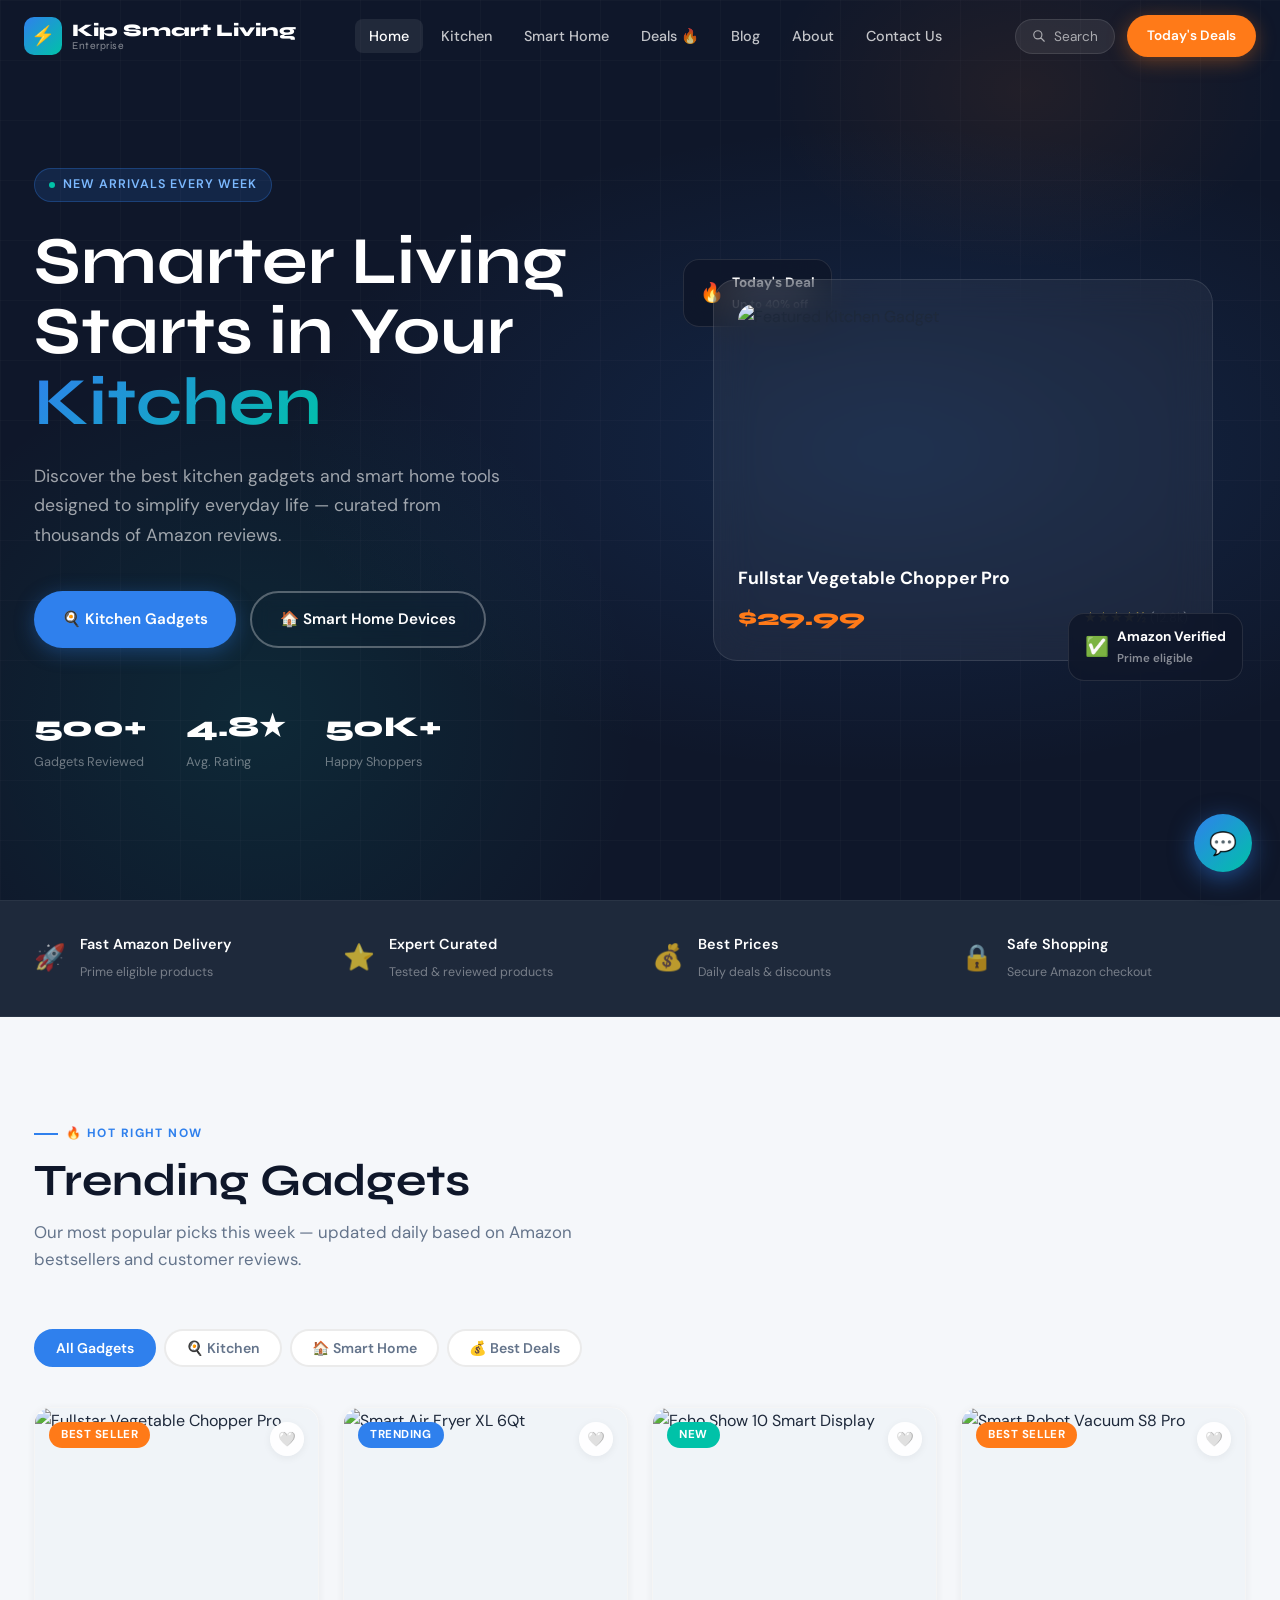
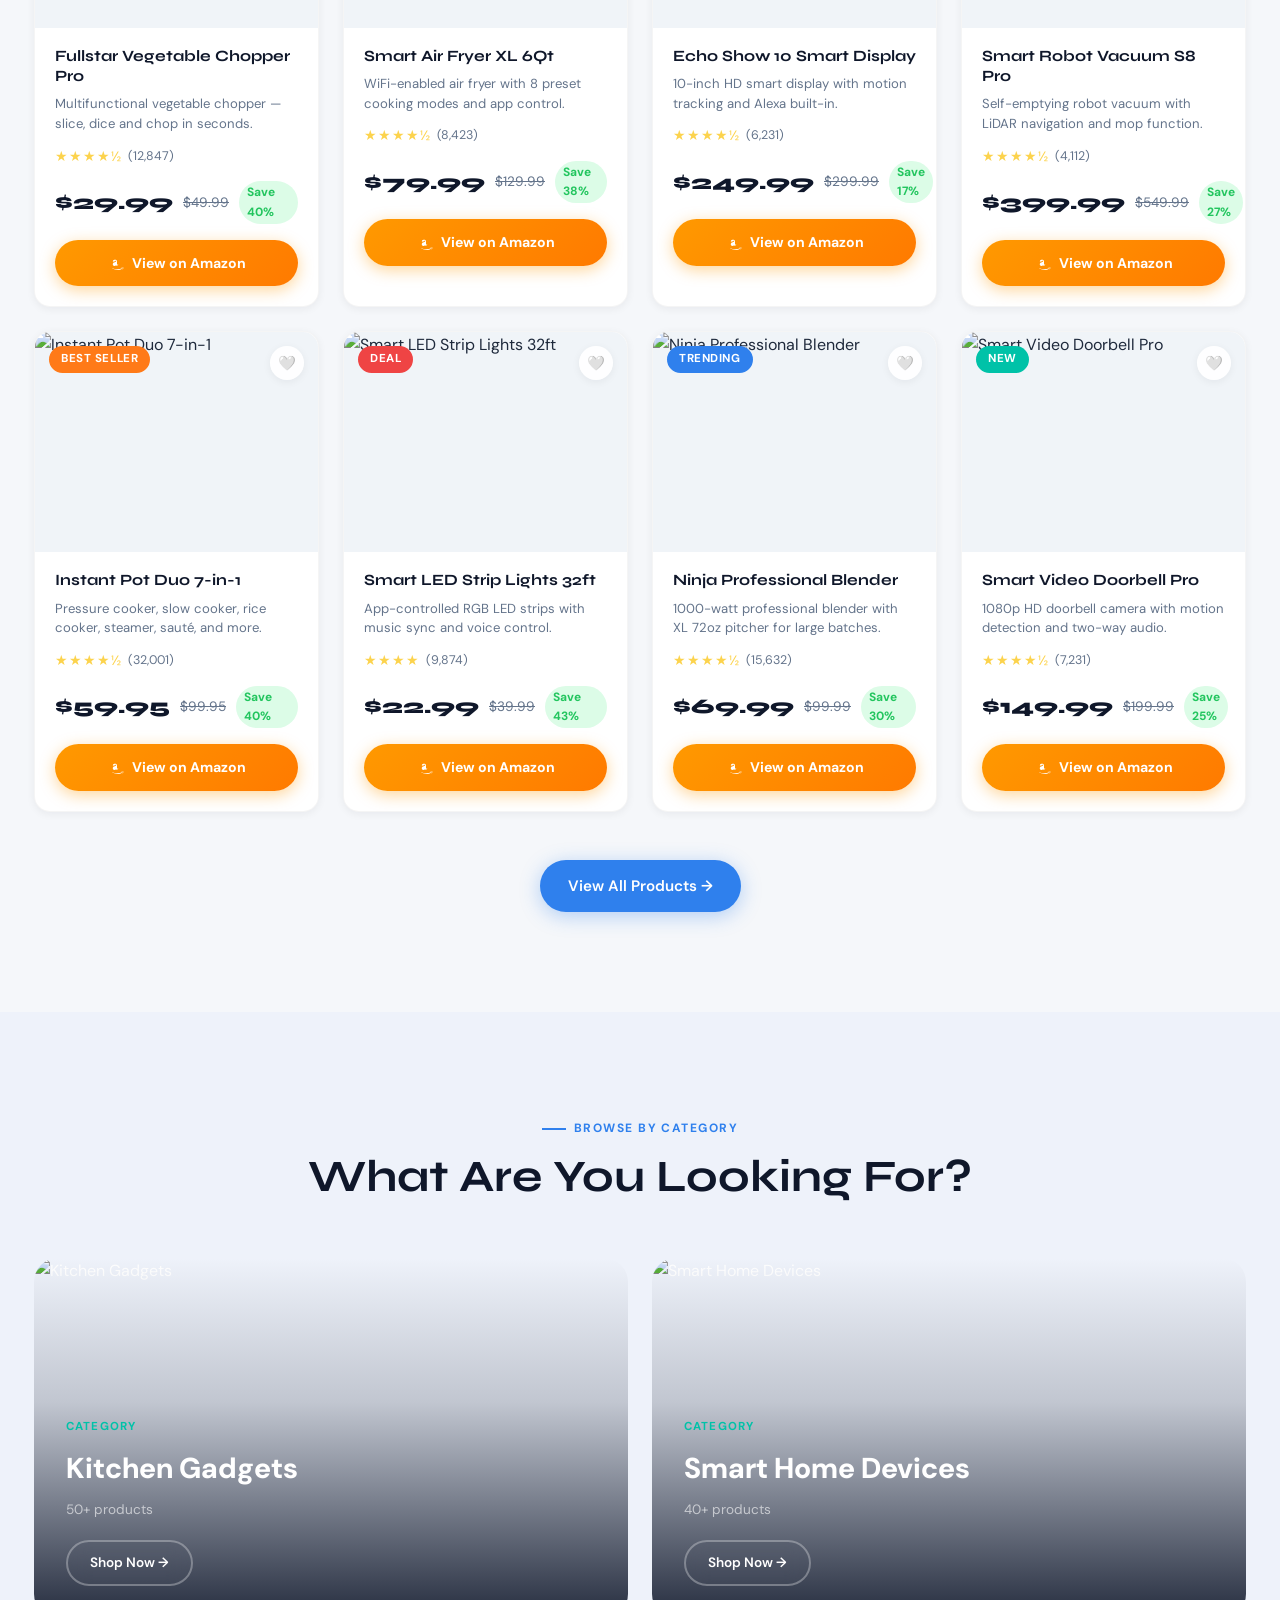
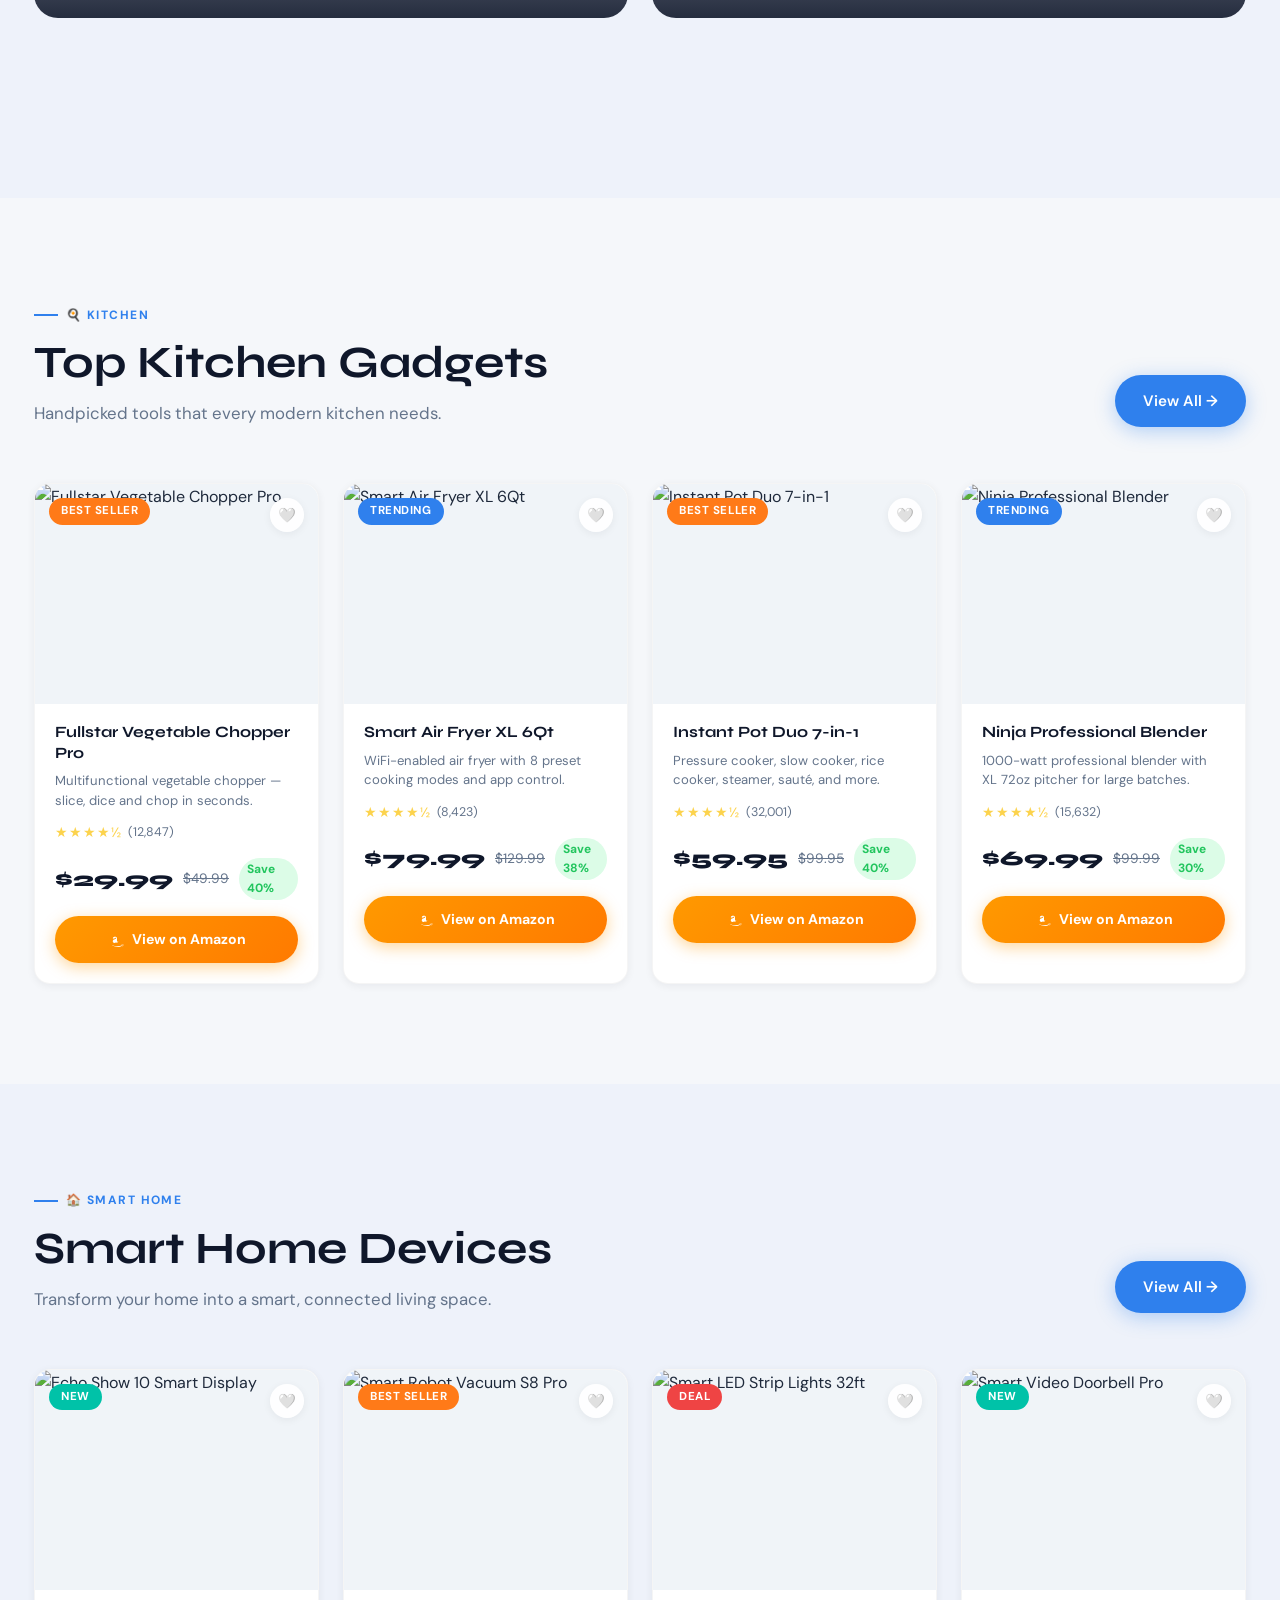
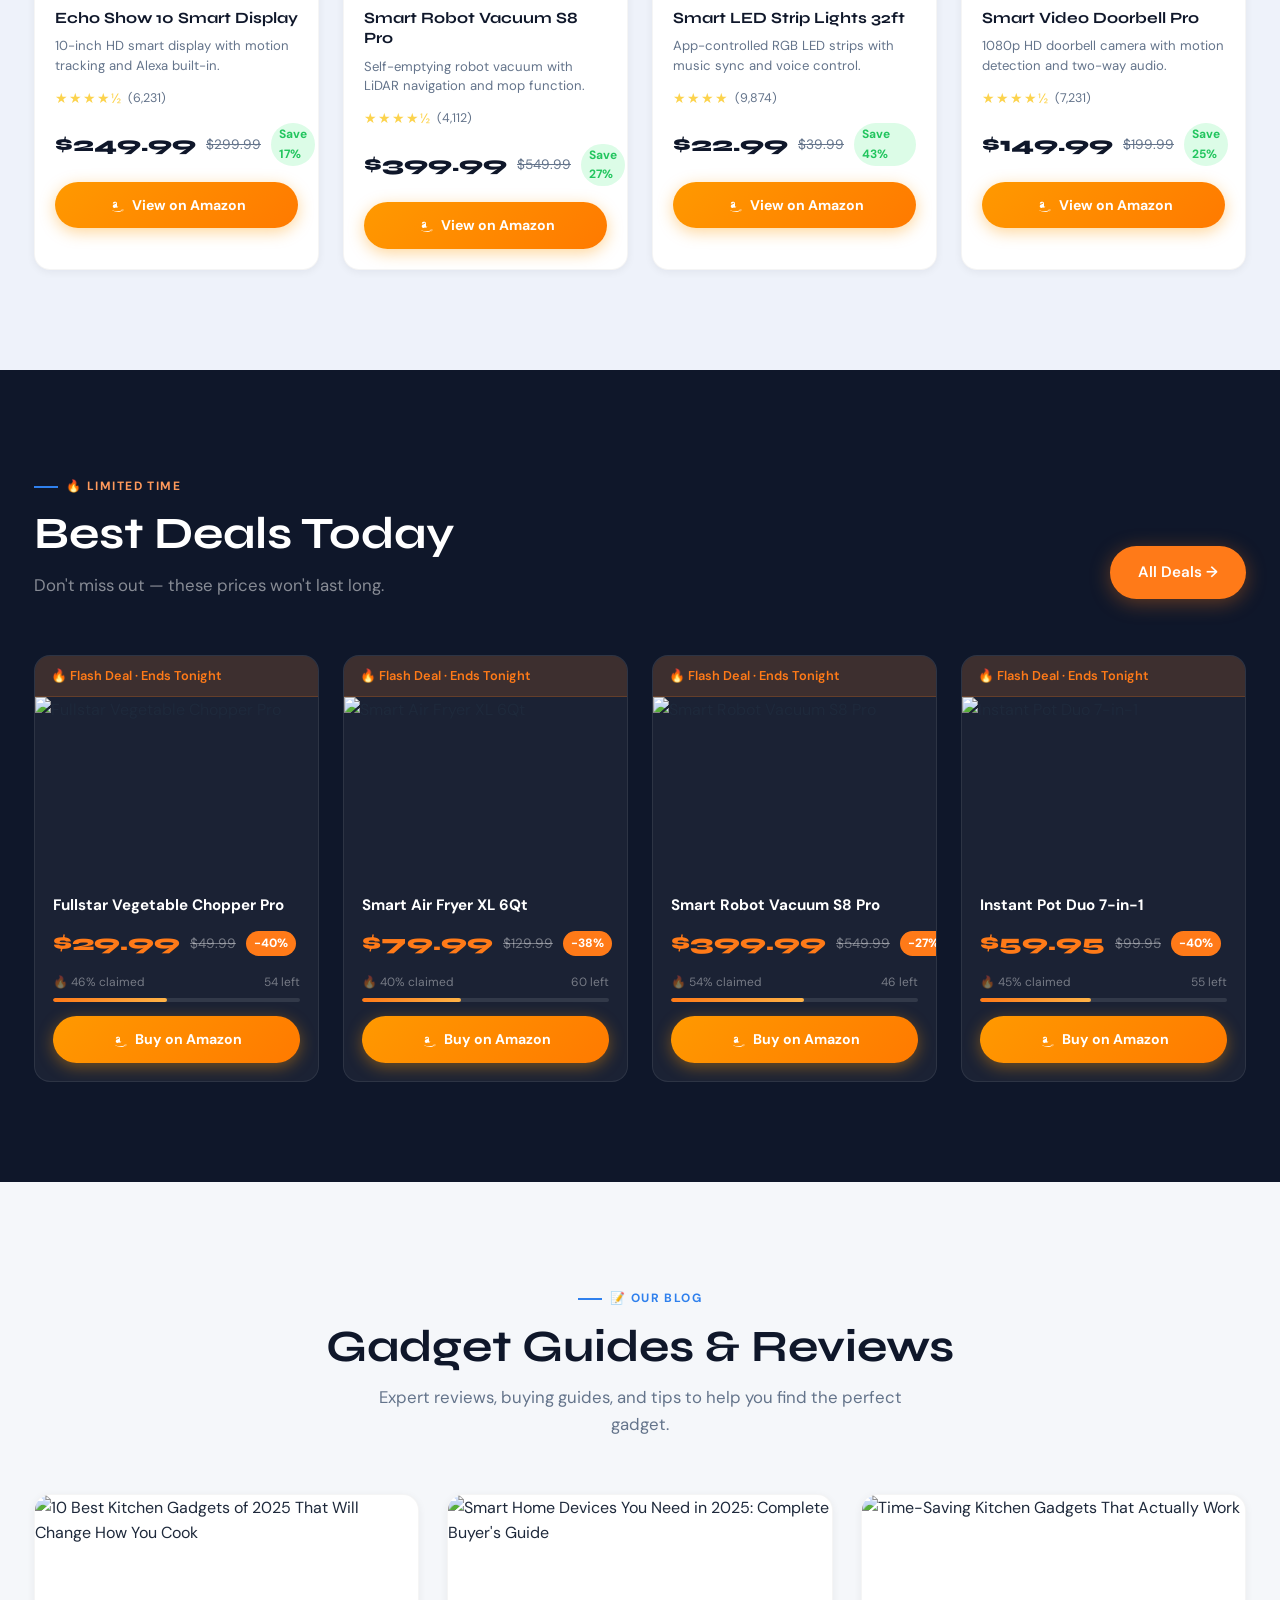
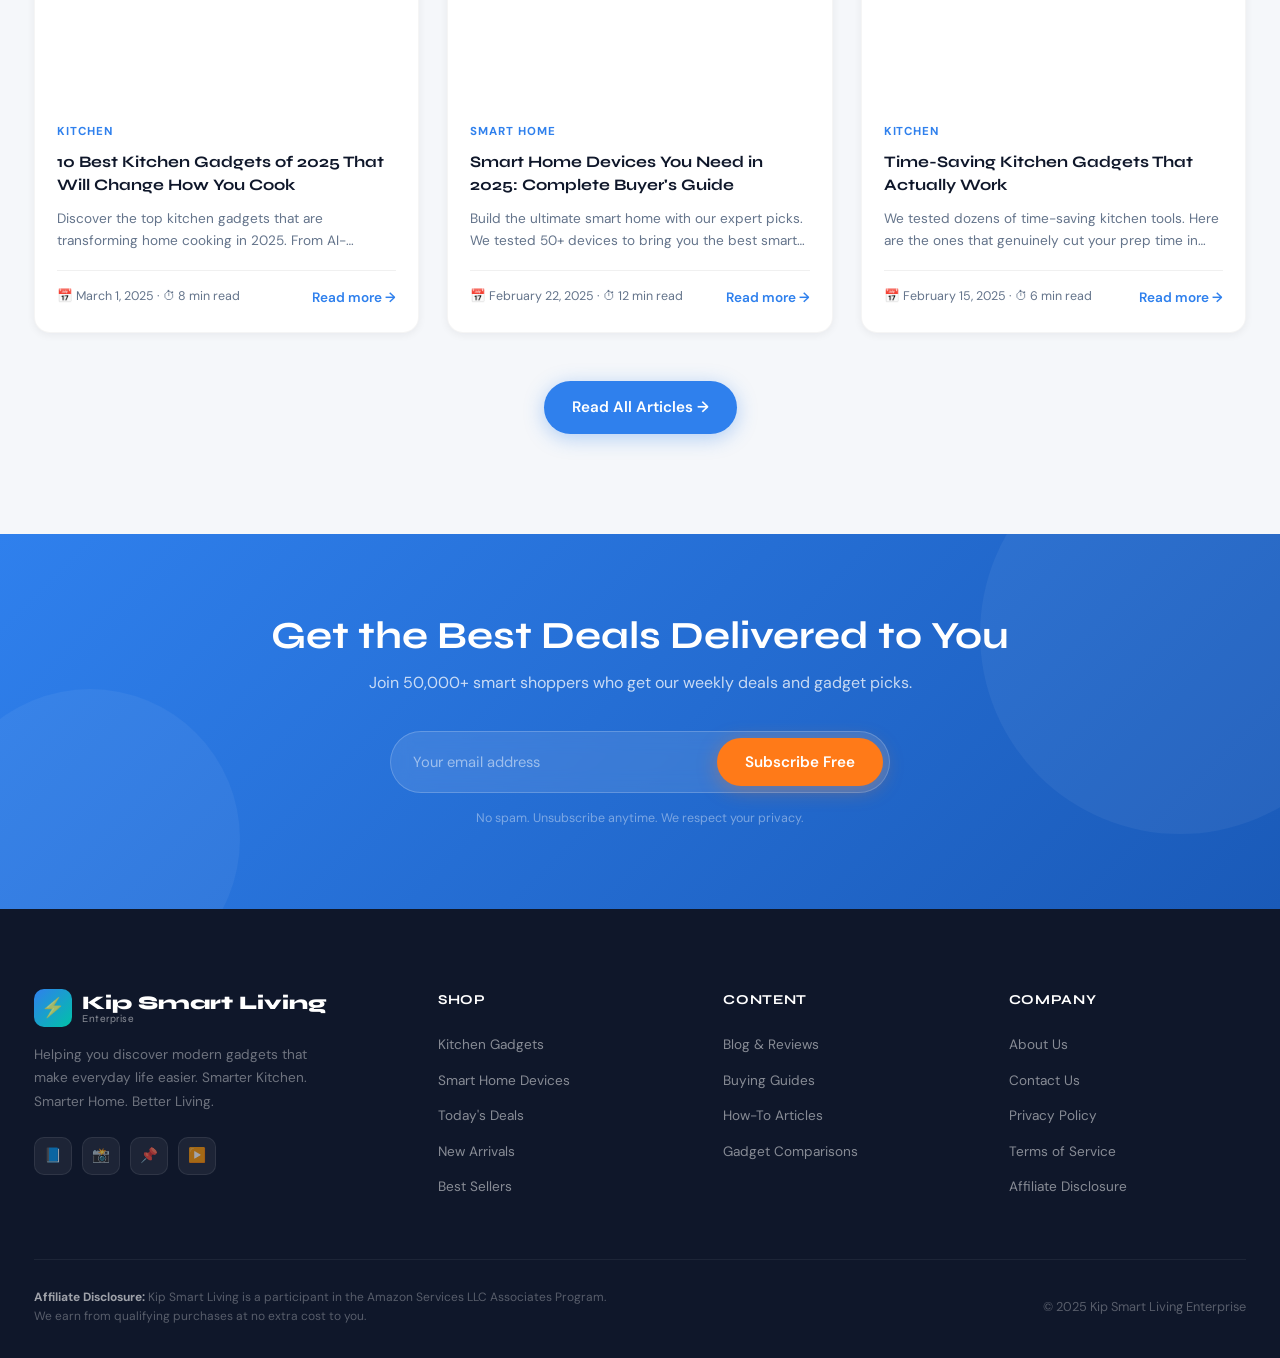
==== commit d8b3a767: "Add files via upload" ====
--- a/index.html
+++ b/index.html
@@ -49,6 +49,14 @@
     }
   }
   </script>
+  <!-- Google Analytics -->
+  <script async src="https://www.googletagmanager.com/gtag/js?id=G-W1KCGXENR1"></script>
+  <script>
+    window.dataLayer = window.dataLayer || [];
+    function gtag(){dataLayer.push(arguments);}
+    gtag('js', new Date());
+    gtag('config', 'G-W1KCGXENR1');
+  </script>
 </head>
 <body>
 
@@ -69,6 +77,8 @@
       <li><a href="smart-home.html">Smart Home</a></li>
       <li><a href="deals.html">Deals 🔥</a></li>
       <li><a href="blog.html">Blog</a></li>
+      <li><a href="about.html">About</a></li>
+      <li><a href="contact.html">Contact Us</a></li>
     </ul>
 
     <div class="nav-actions">
@@ -93,6 +103,8 @@
   <a href="smart-home.html">Smart Home</a>
   <a href="deals.html">Deals 🔥</a>
   <a href="blog.html">Blog</a>
+  <a href="about.html">About</a>
+  <a href="contact.html">Contact Us</a>
 </div>
 
 <!-- ── HERO SECTION ────────────────────────── -->
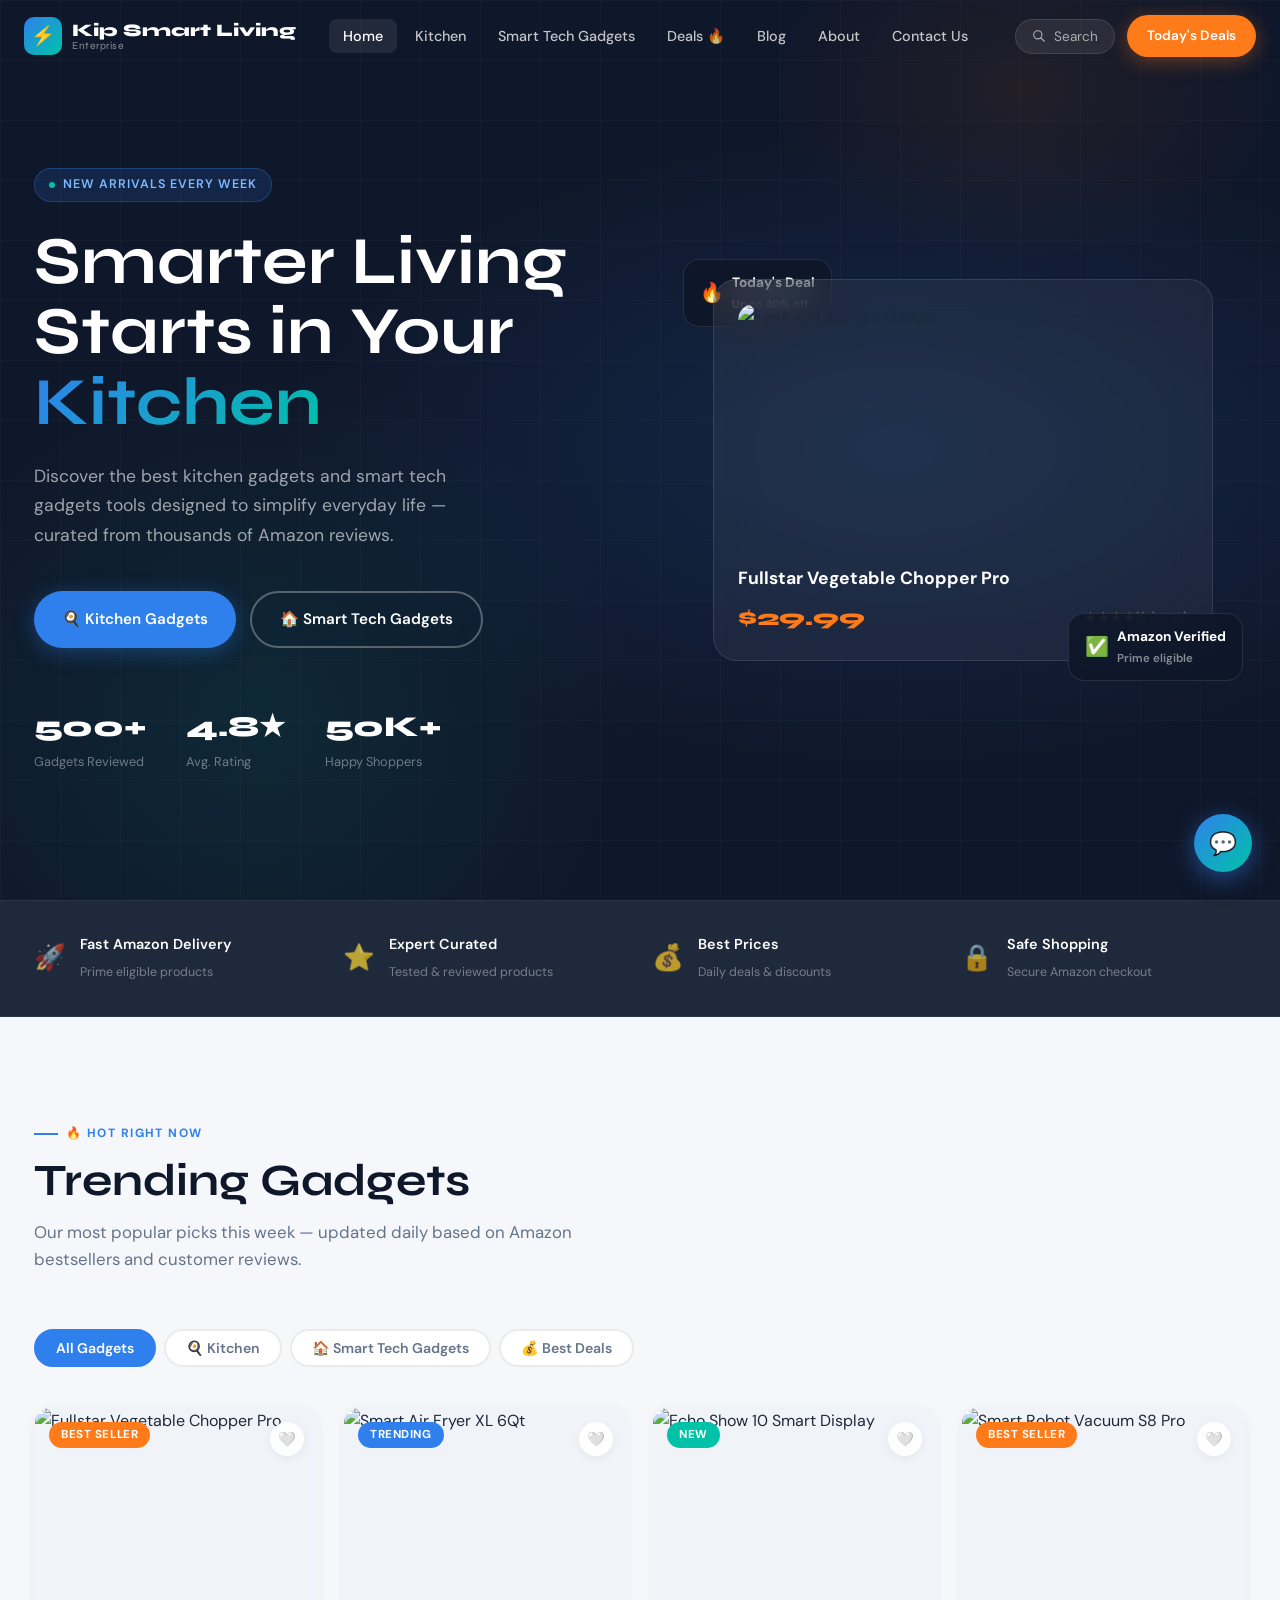
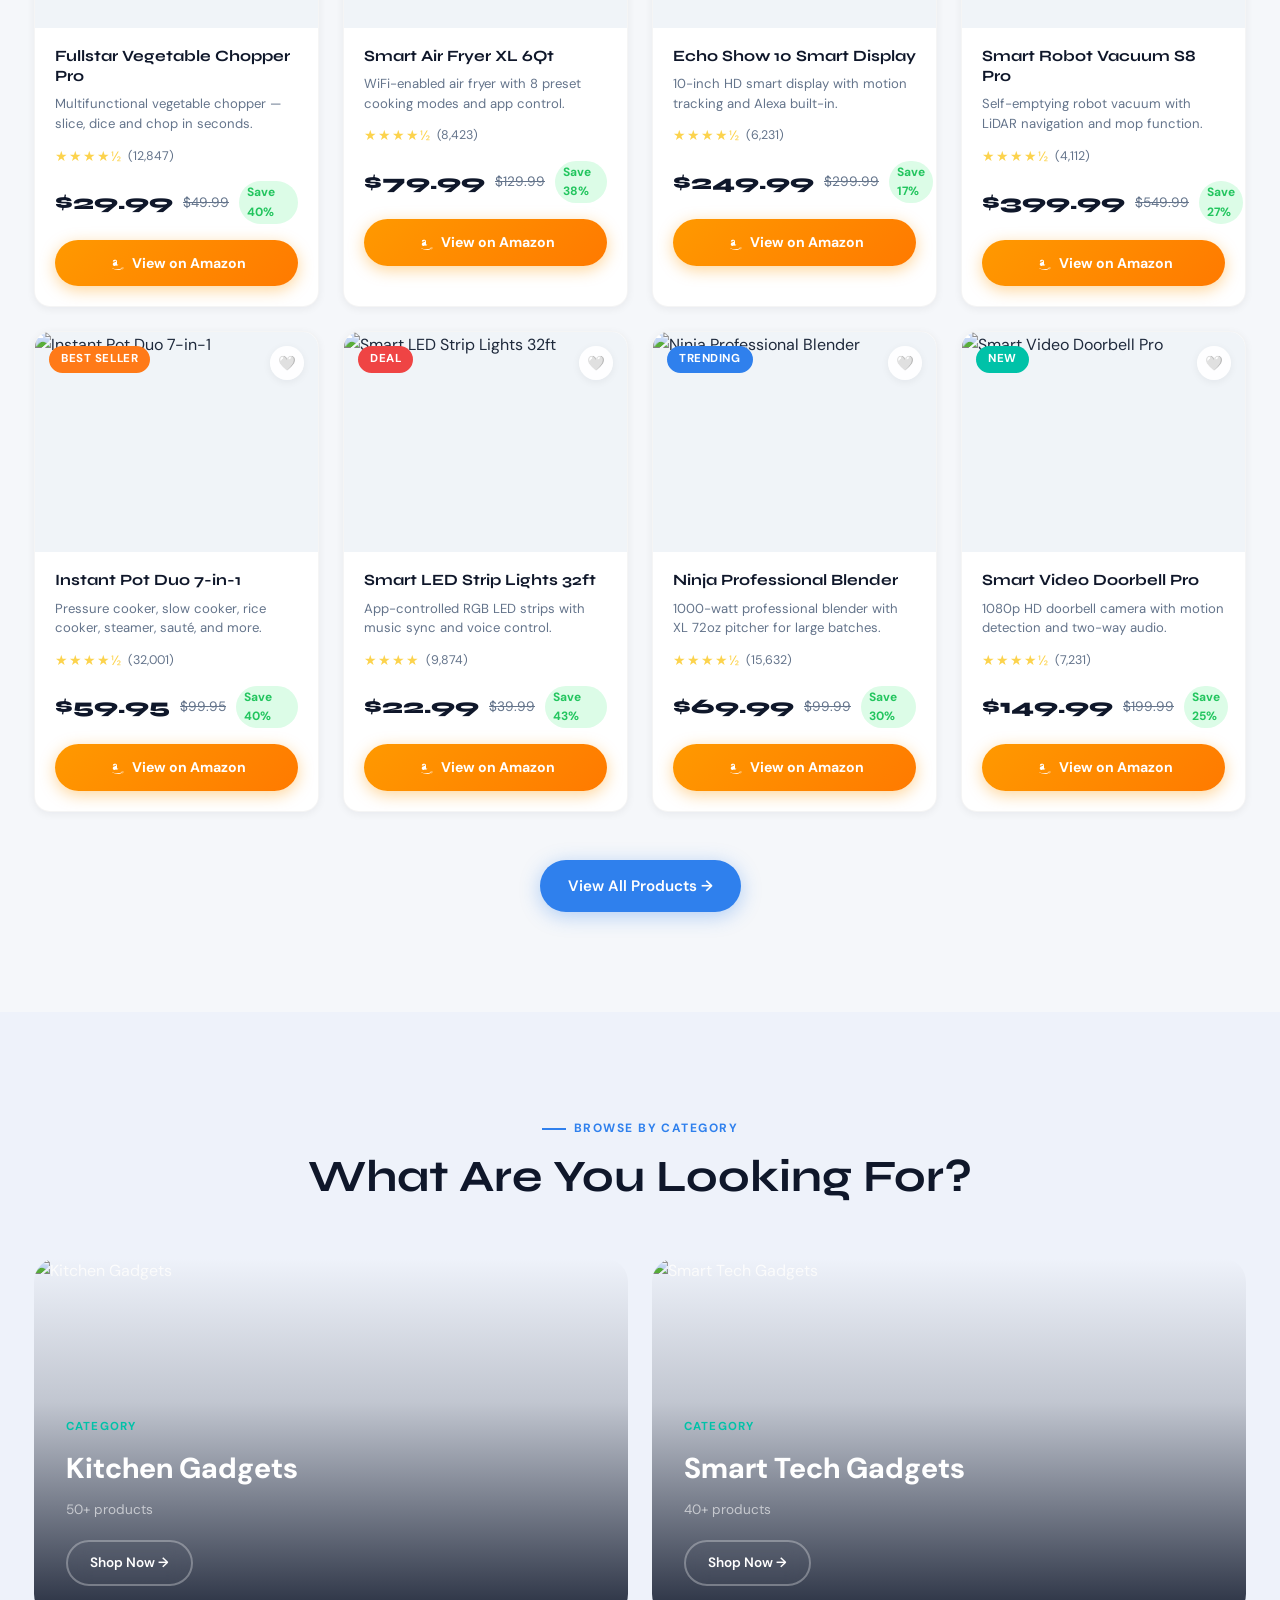
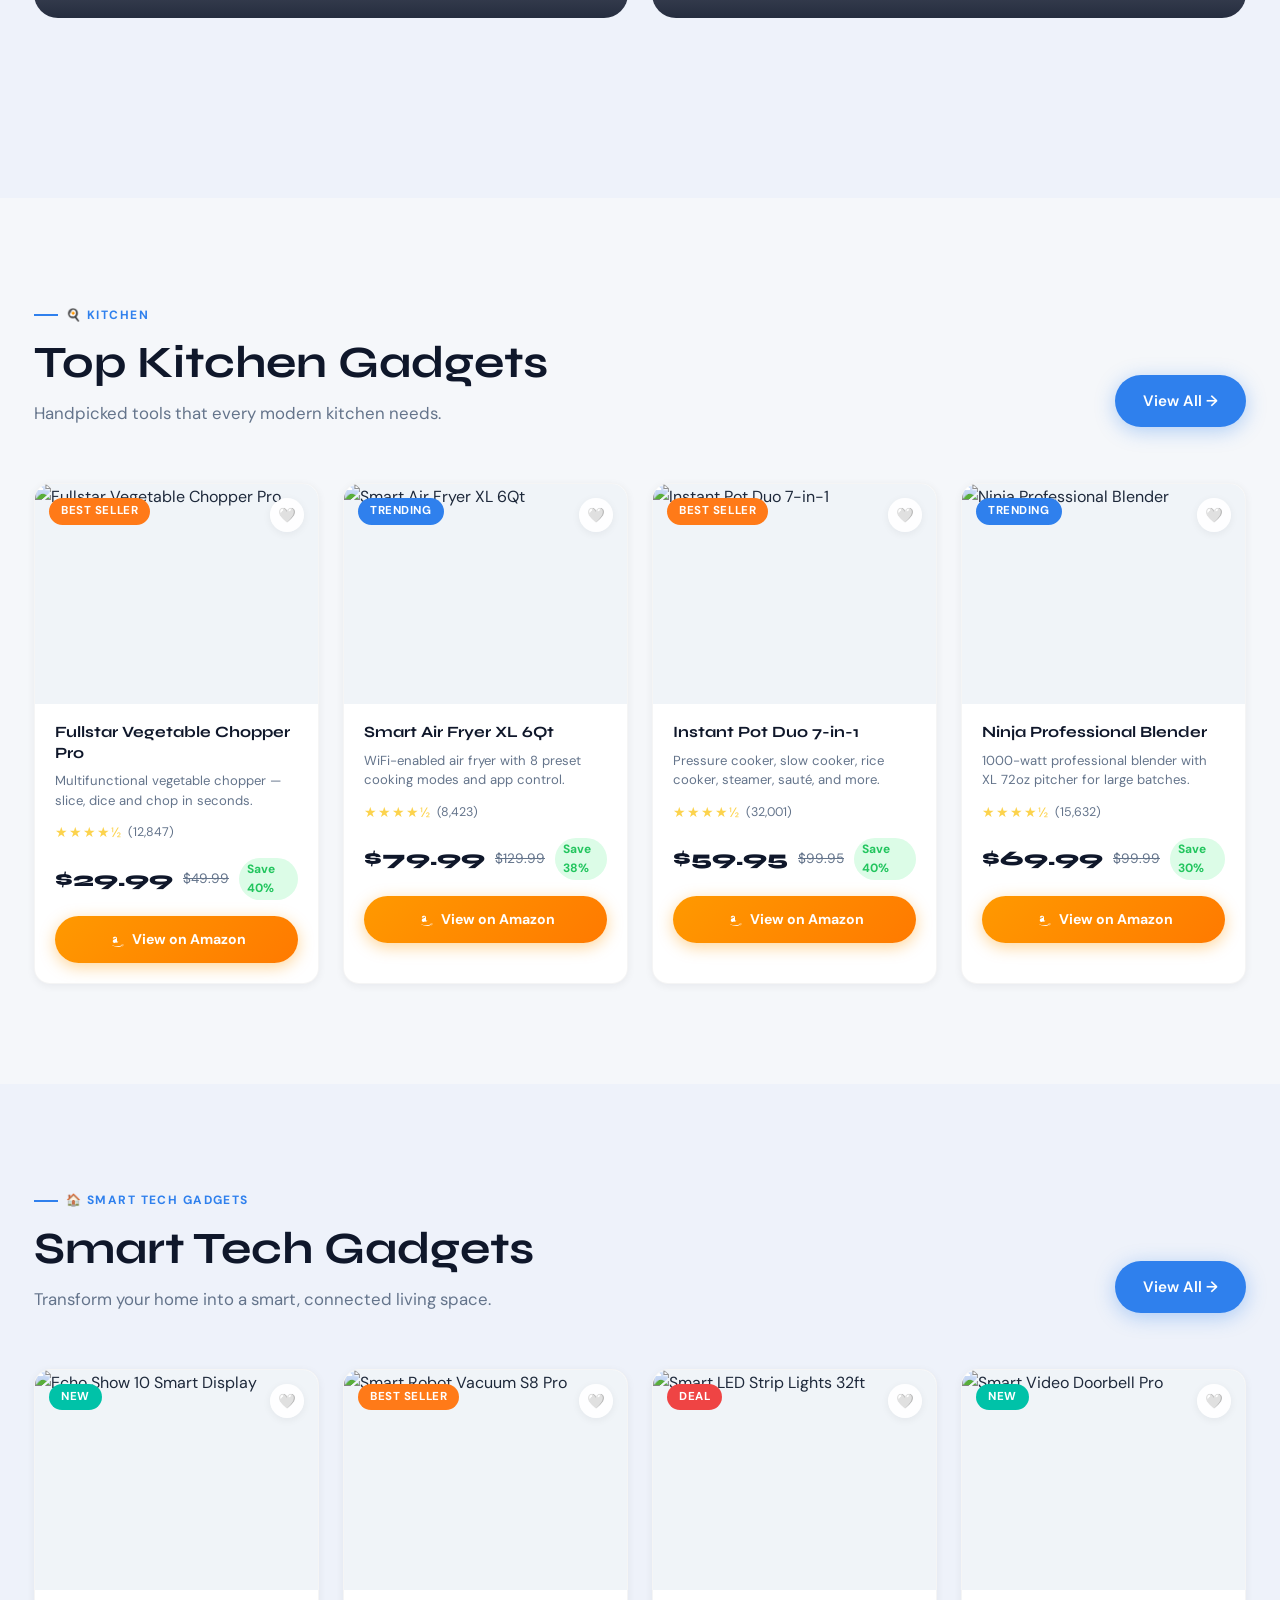
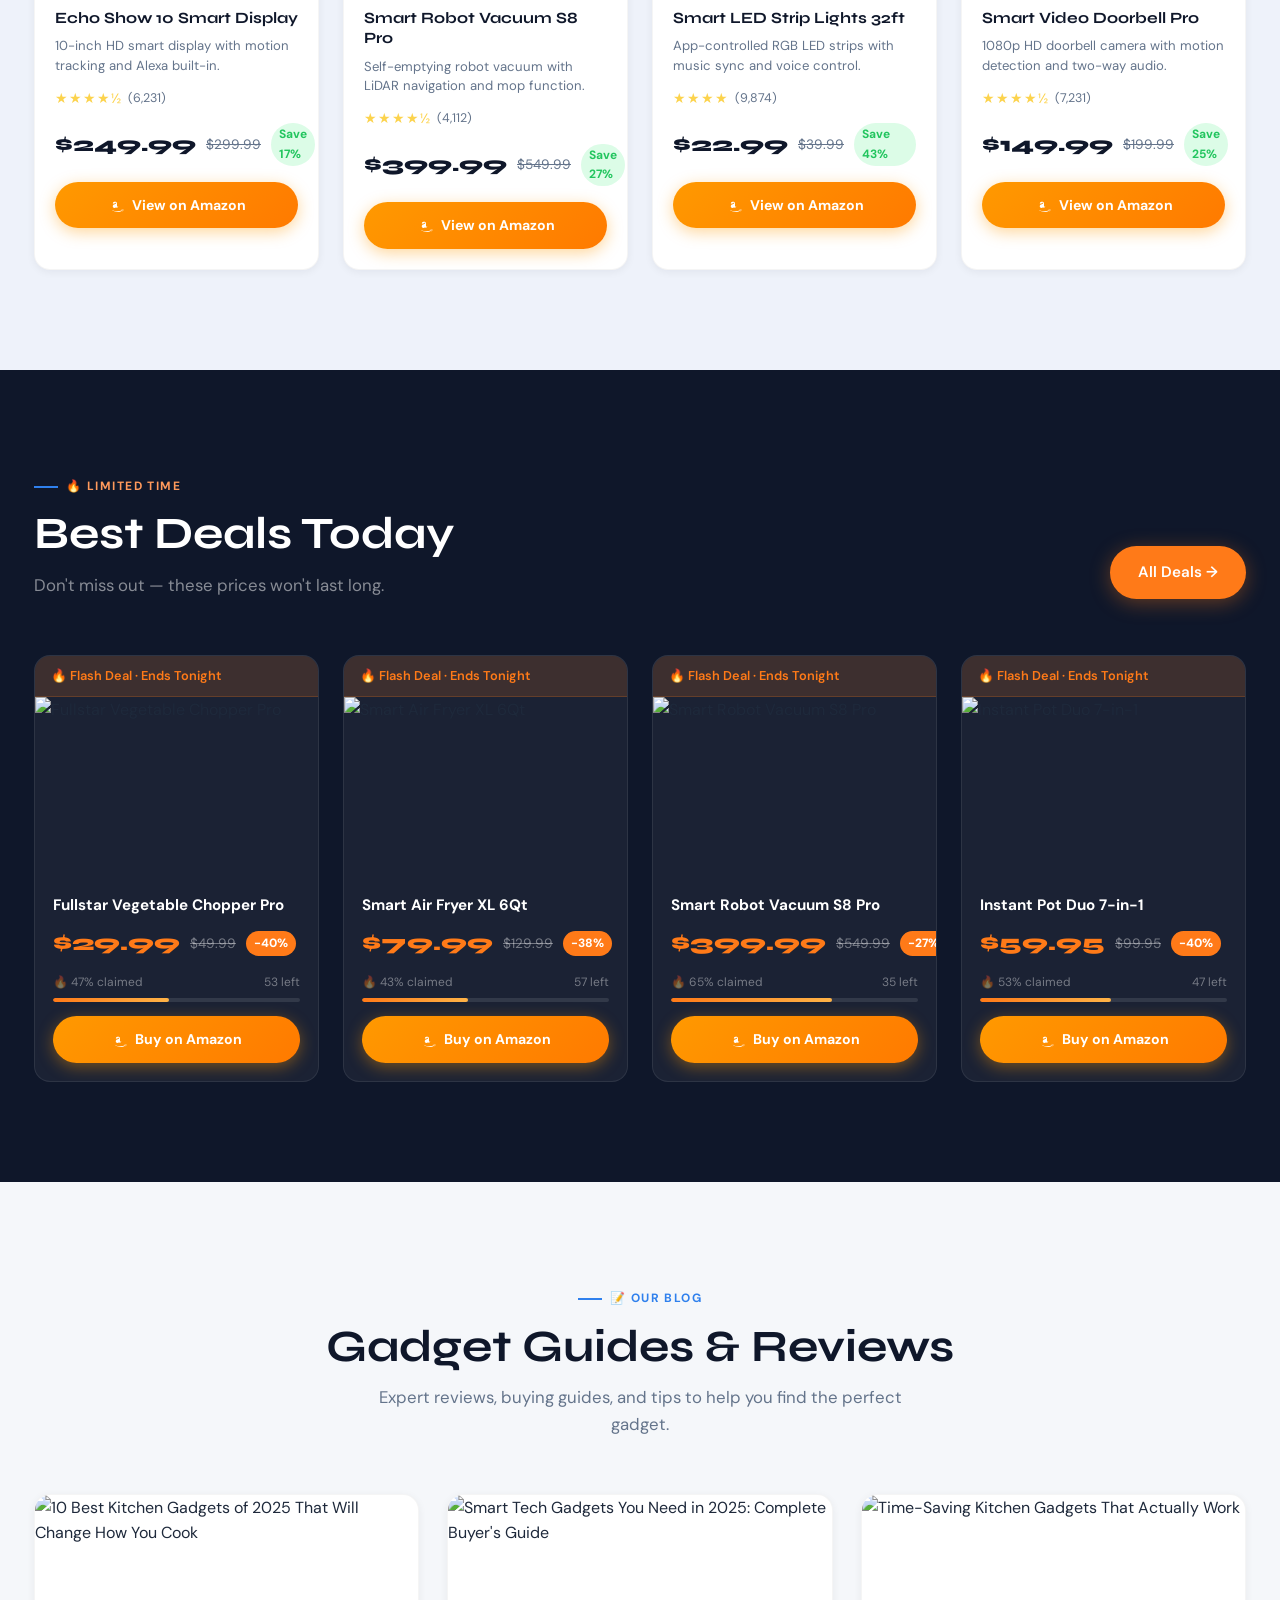
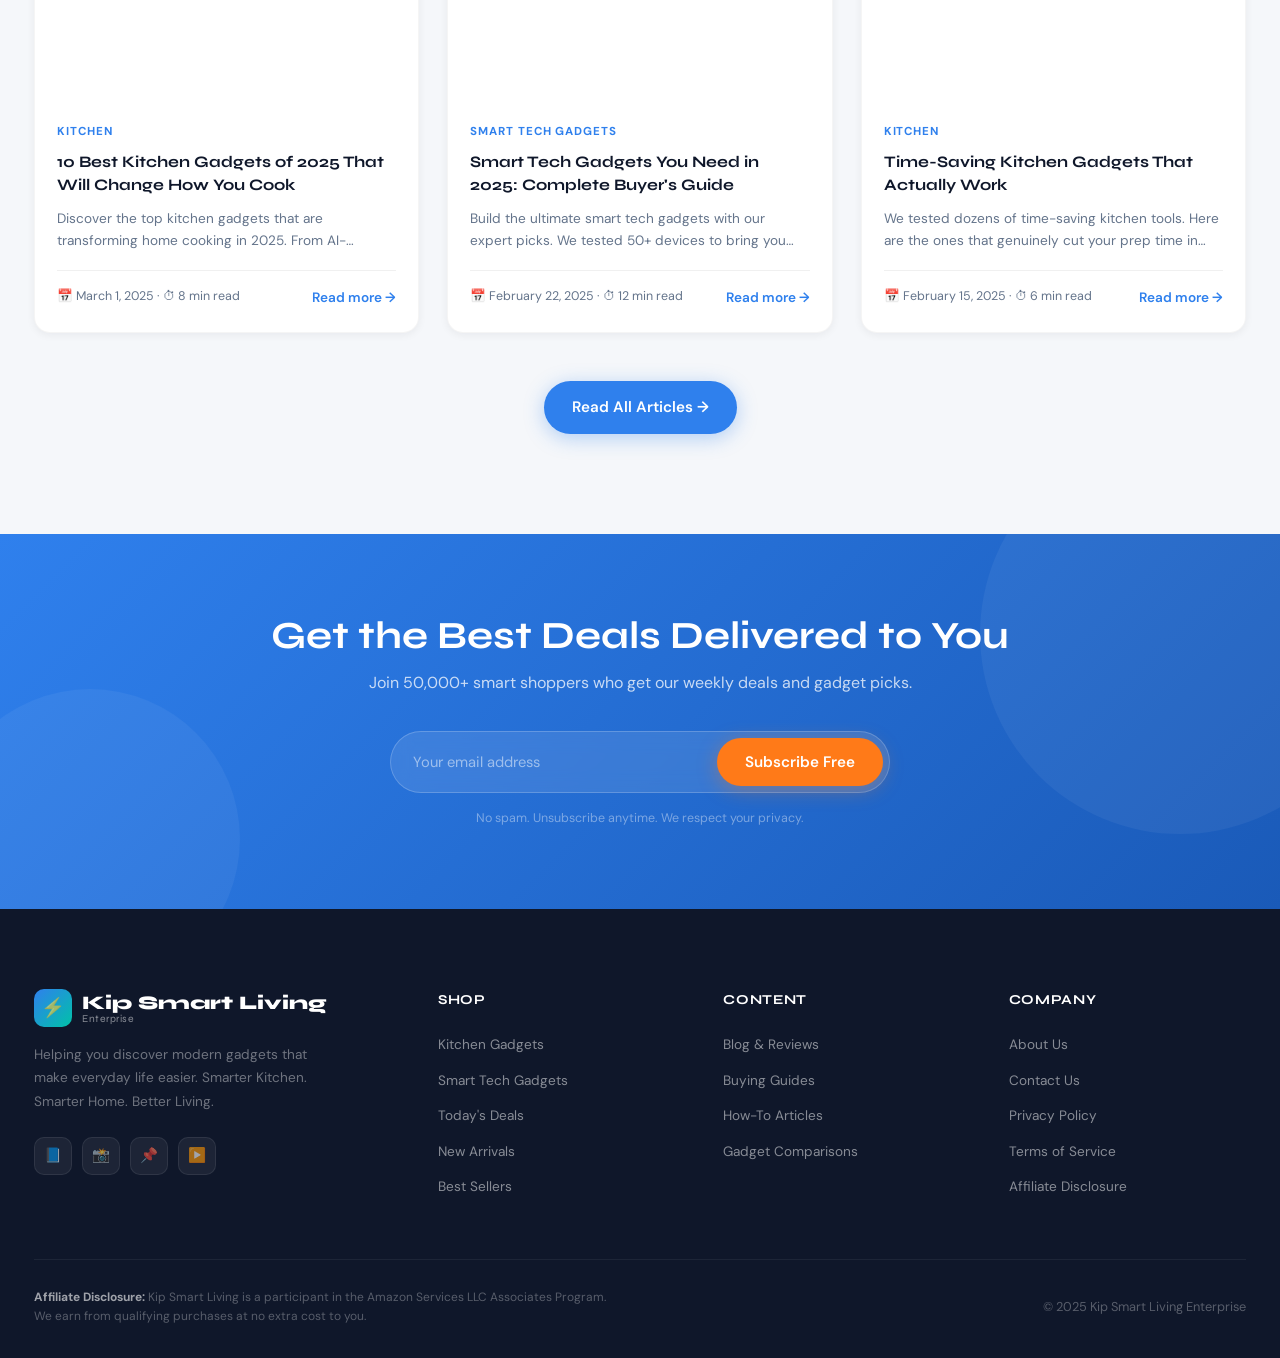
==== commit e4f7abbd: "Add files via upload" ====
--- a/index.html
+++ b/index.html
@@ -3,8 +3,8 @@
 <head>
   <meta charset="UTF-8">
   <meta name="viewport" content="width=device-width, initial-scale=1.0">
-  <meta name="description" content="Kip Smart Living — Discover the best kitchen gadgets and smart home devices. Smarter Kitchen. Smarter Home. Better Living.">
-  <meta name="keywords" content="kitchen gadgets, smart home devices, best amazon kitchen tools, time-saving kitchen gadgets">
+  <meta name="description" content="Kip Smart Living — Discover the best kitchen gadgets and smart tech gadgets devices. Smarter Kitchen. Smarter Home. Better Living.">
+  <meta name="keywords" content="kitchen gadgets, smart tech gadgets devices, best amazon kitchen tools, time-saving kitchen gadgets">
   <meta property="og:title" content="Kip Smart Living — Smarter Kitchen. Smarter Home.">
   <meta property="og:description" content="Discover modern gadgets that make everyday life easier.">
   <meta property="og:type" content="website">
@@ -19,14 +19,14 @@
   <meta property="og:type" content="website">
   <meta property="og:url" content="https://mackaysscott.github.io/kip-smart-living/">
   <meta property="og:title" content="Kip Smart Living — Smarter Kitchen. Smarter Home. Better Living.">
-  <meta property="og:description" content="Discover the best kitchen gadgets and smart home devices. Expert picks, real reviews, Amazon affiliate links.">
+  <meta property="og:description" content="Discover the best kitchen gadgets and smart tech gadgets devices. Expert picks, real reviews, Amazon affiliate links.">
   <meta property="og:image" content="https://images.unsplash.com/photo-1556909114-f6e7ad7d3136?w=1200&q=80">
   <meta property="og:site_name" content="Kip Smart Living Enterprise">
 
   <!-- Twitter Card -->
   <meta name="twitter:card" content="summary_large_image">
   <meta name="twitter:title" content="Kip Smart Living — Smarter Kitchen. Smarter Home. Better Living.">
-  <meta name="twitter:description" content="Discover the best kitchen gadgets and smart home devices. Expert picks, real reviews, Amazon affiliate links.">
+  <meta name="twitter:description" content="Discover the best kitchen gadgets and smart tech gadgets devices. Expert picks, real reviews, Amazon affiliate links.">
   <meta name="twitter:image" content="https://images.unsplash.com/photo-1556909114-f6e7ad7d3136?w=1200&q=80">
 
   <!-- Schema.org Structured Data -->
@@ -35,7 +35,7 @@
     "@context": "https://schema.org",
     "@type": "WebSite",
     "name": "Kip Smart Living — Smarter Kitchen. Smarter Home. Better Living.",
-    "description": "Discover the best kitchen gadgets and smart home devices. Expert picks, real reviews, Amazon affiliate links.",
+    "description": "Discover the best kitchen gadgets and smart tech gadgets devices. Expert picks, real reviews, Amazon affiliate links.",
     "url": "https://mackaysscott.github.io/kip-smart-living/",
     "publisher": {
       "@type": "Organization",
@@ -74,7 +74,7 @@
     <ul class="nav-links">
       <li><a href="index.html" class="active">Home</a></li>
       <li><a href="kitchen.html">Kitchen</a></li>
-      <li><a href="smart-home.html">Smart Home</a></li>
+      <li><a href="smart-home.html">Smart Tech Gadgets</a></li>
       <li><a href="deals.html">Deals 🔥</a></li>
       <li><a href="blog.html">Blog</a></li>
       <li><a href="about.html">About</a></li>
@@ -100,7 +100,7 @@
   <button class="mobile-close" id="mobileClose">✕</button>
   <a href="index.html">Home</a>
   <a href="kitchen.html">Kitchen</a>
-  <a href="smart-home.html">Smart Home</a>
+  <a href="smart-home.html">Smart Tech Gadgets</a>
   <a href="deals.html">Deals 🔥</a>
   <a href="blog.html">Blog</a>
   <a href="about.html">About</a>
@@ -126,7 +126,7 @@
       </h1>
 
       <p class="hero-subtitle">
-        Discover the best kitchen gadgets and smart home tools designed to simplify everyday life — curated from thousands of Amazon reviews.
+        Discover the best kitchen gadgets and smart tech gadgets tools designed to simplify everyday life — curated from thousands of Amazon reviews.
       </p>
 
       <div class="hero-ctas">
@@ -134,7 +134,7 @@
           🍳 Kitchen Gadgets
         </a>
         <a href="smart-home.html" class="btn btn-outline">
-          🏠 Smart Home Devices
+          🏠 Smart Tech Gadgets
         </a>
       </div>
 
@@ -241,7 +241,7 @@
     <div class="filter-tabs" id="trendingFilters">
       <button class="filter-tab active" data-filter="all">All Gadgets</button>
       <button class="filter-tab" data-filter="kitchen">🍳 Kitchen</button>
-      <button class="filter-tab" data-filter="smart-home">🏠 Smart Home</button>
+      <button class="filter-tab" data-filter="smart-home">🏠 Smart Tech Gadgets</button>
       <button class="filter-tab" data-filter="deals">💰 Best Deals</button>
     </div>
 
@@ -274,11 +274,11 @@
       </a>
 
       <a href="smart-home.html" class="cat-card fade-in fade-in-delay-1">
-        <img src="https://images.unsplash.com/photo-1543512214-318c7553f230?w=700&q=80" alt="Smart Home Devices" loading="lazy">
+        <img src="https://images.unsplash.com/photo-1543512214-318c7553f230?w=700&q=80" alt="Smart Tech Gadgets" loading="lazy">
         <div class="cat-card-overlay"></div>
         <div class="cat-card-content">
           <div class="cat-card-label">Category</div>
-          <div class="cat-card-title">Smart Home Devices</div>
+          <div class="cat-card-title">Smart Tech Gadgets</div>
           <div class="cat-card-count">40+ products</div>
           <span class="btn btn-outline" style="display:inline-flex;padding:10px 22px;font-size:0.85rem">Shop Now →</span>
         </div>
@@ -308,8 +308,8 @@
   <div class="container">
     <div class="section-header" style="display:flex;justify-content:space-between;align-items:flex-end;flex-wrap:wrap;gap:20px">
       <div>
-        <div class="section-label">🏠 Smart Home</div>
-        <h2 class="section-title">Smart Home Devices</h2>
+        <div class="section-label">🏠 Smart Tech Gadgets</div>
+        <h2 class="section-title">Smart Tech Gadgets</h2>
         <p class="section-subtitle">Transform your home into a smart, connected living space.</p>
       </div>
       <a href="smart-home.html" class="btn btn-primary">View All →</a>
@@ -392,7 +392,7 @@
         <div class="footer-col-title">Shop</div>
         <ul class="footer-links">
           <li><a href="kitchen.html">Kitchen Gadgets</a></li>
-          <li><a href="smart-home.html">Smart Home Devices</a></li>
+          <li><a href="smart-home.html">Smart Tech Gadgets</a></li>
           <li><a href="deals.html">Today's Deals</a></li>
           <li><a href="kitchen.html">New Arrivals</a></li>
           <li><a href="kitchen.html">Best Sellers</a></li>
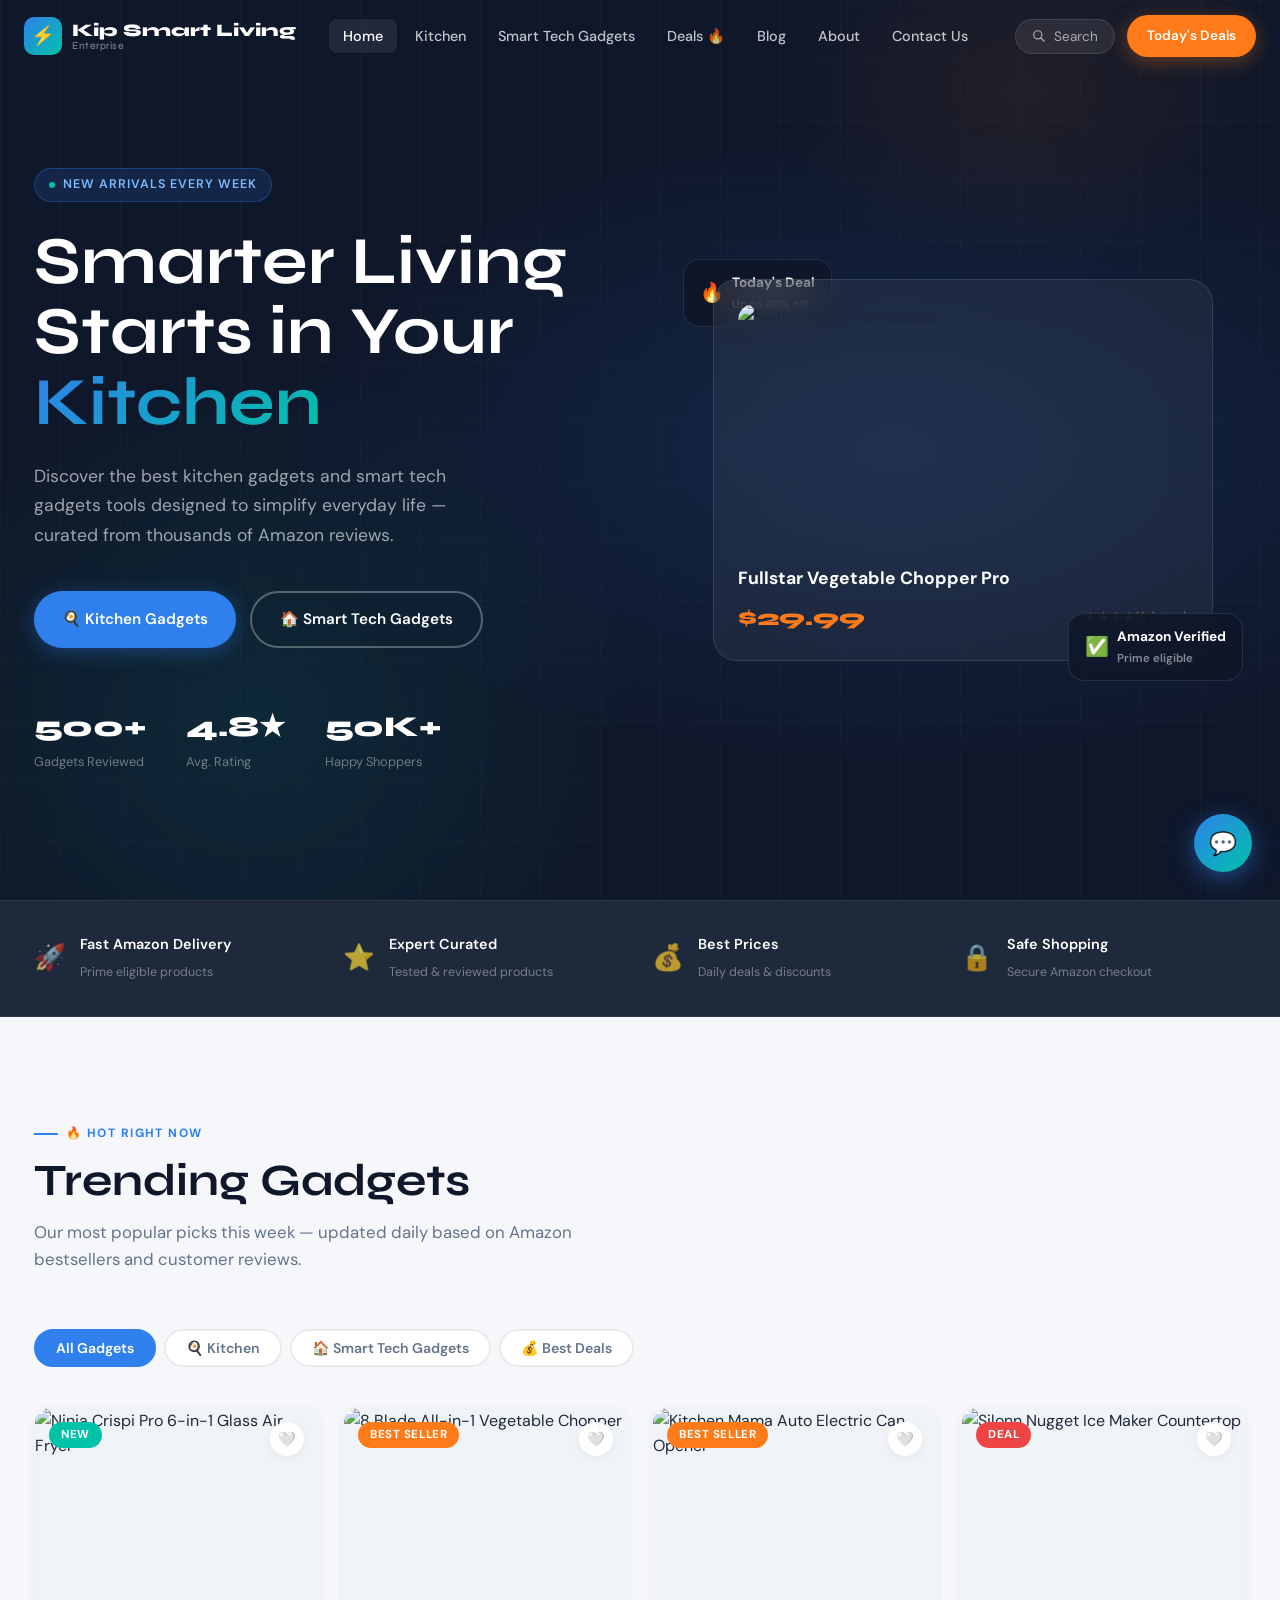
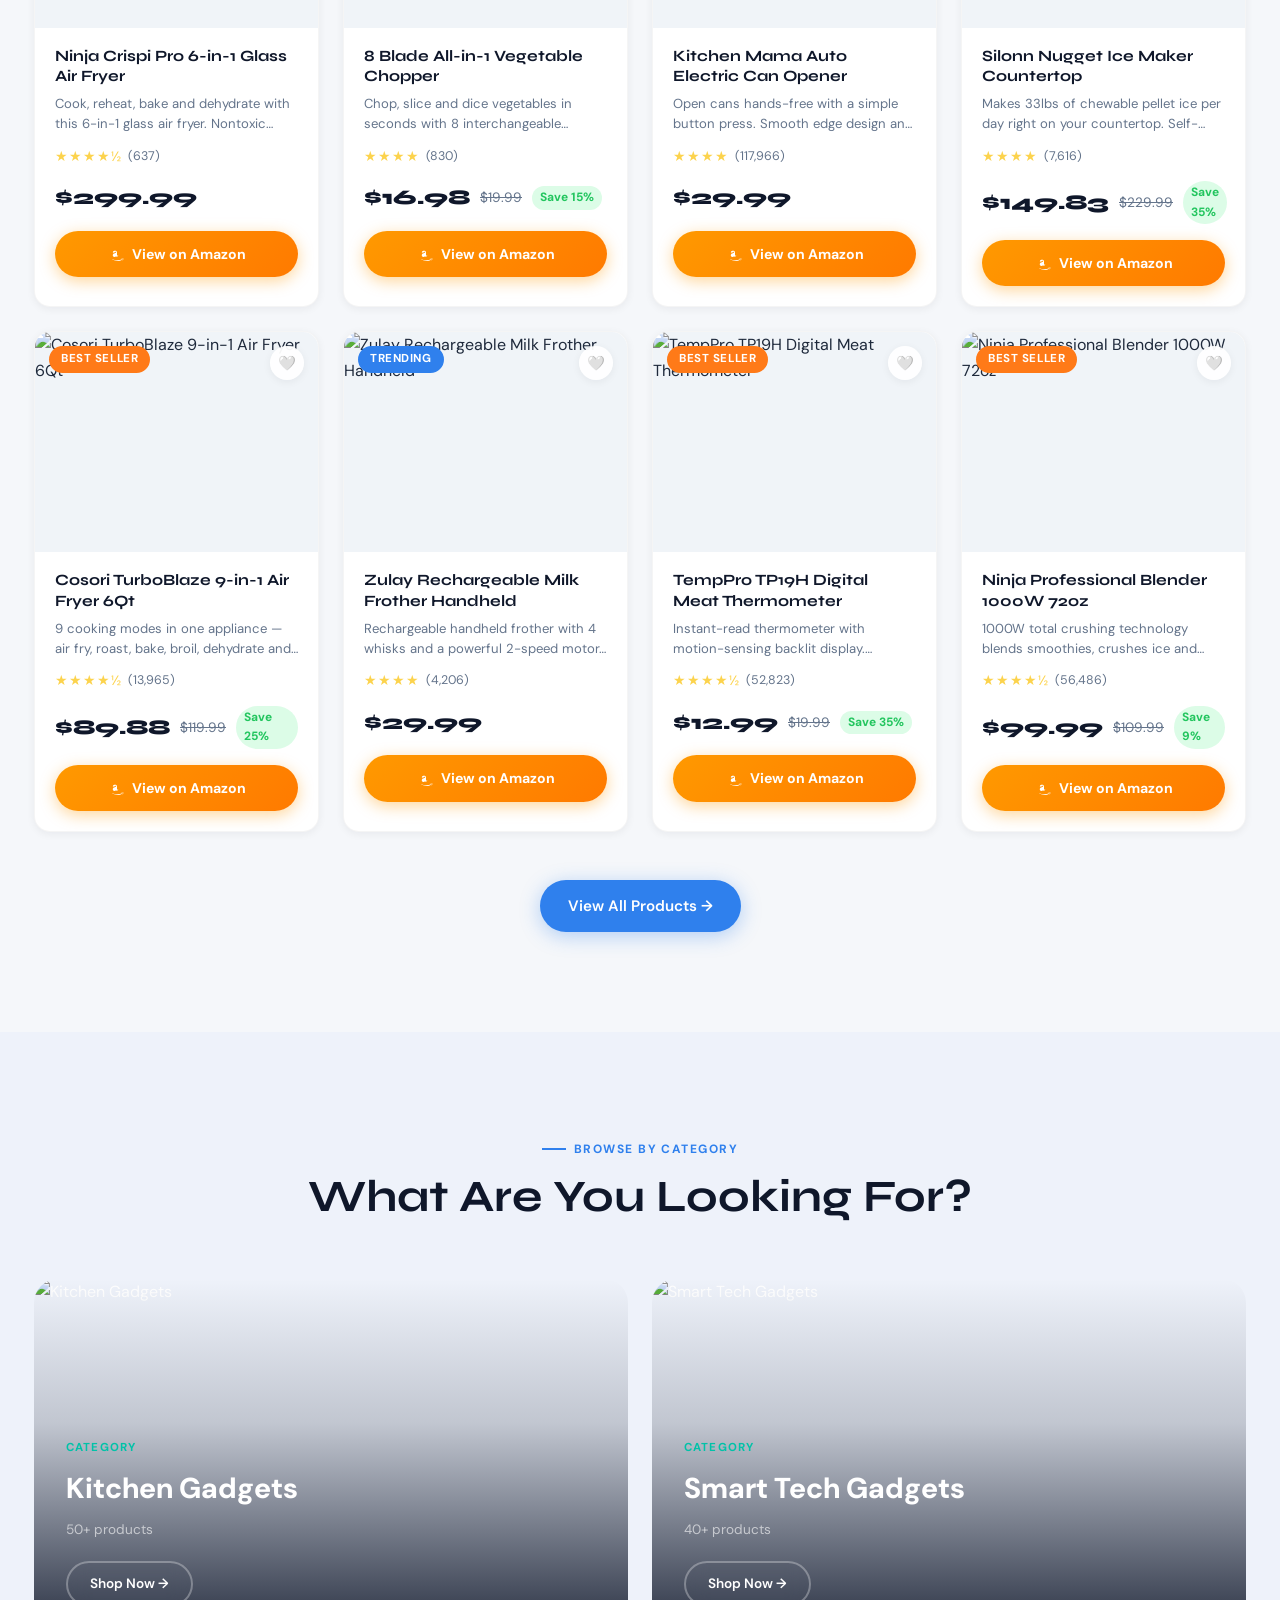
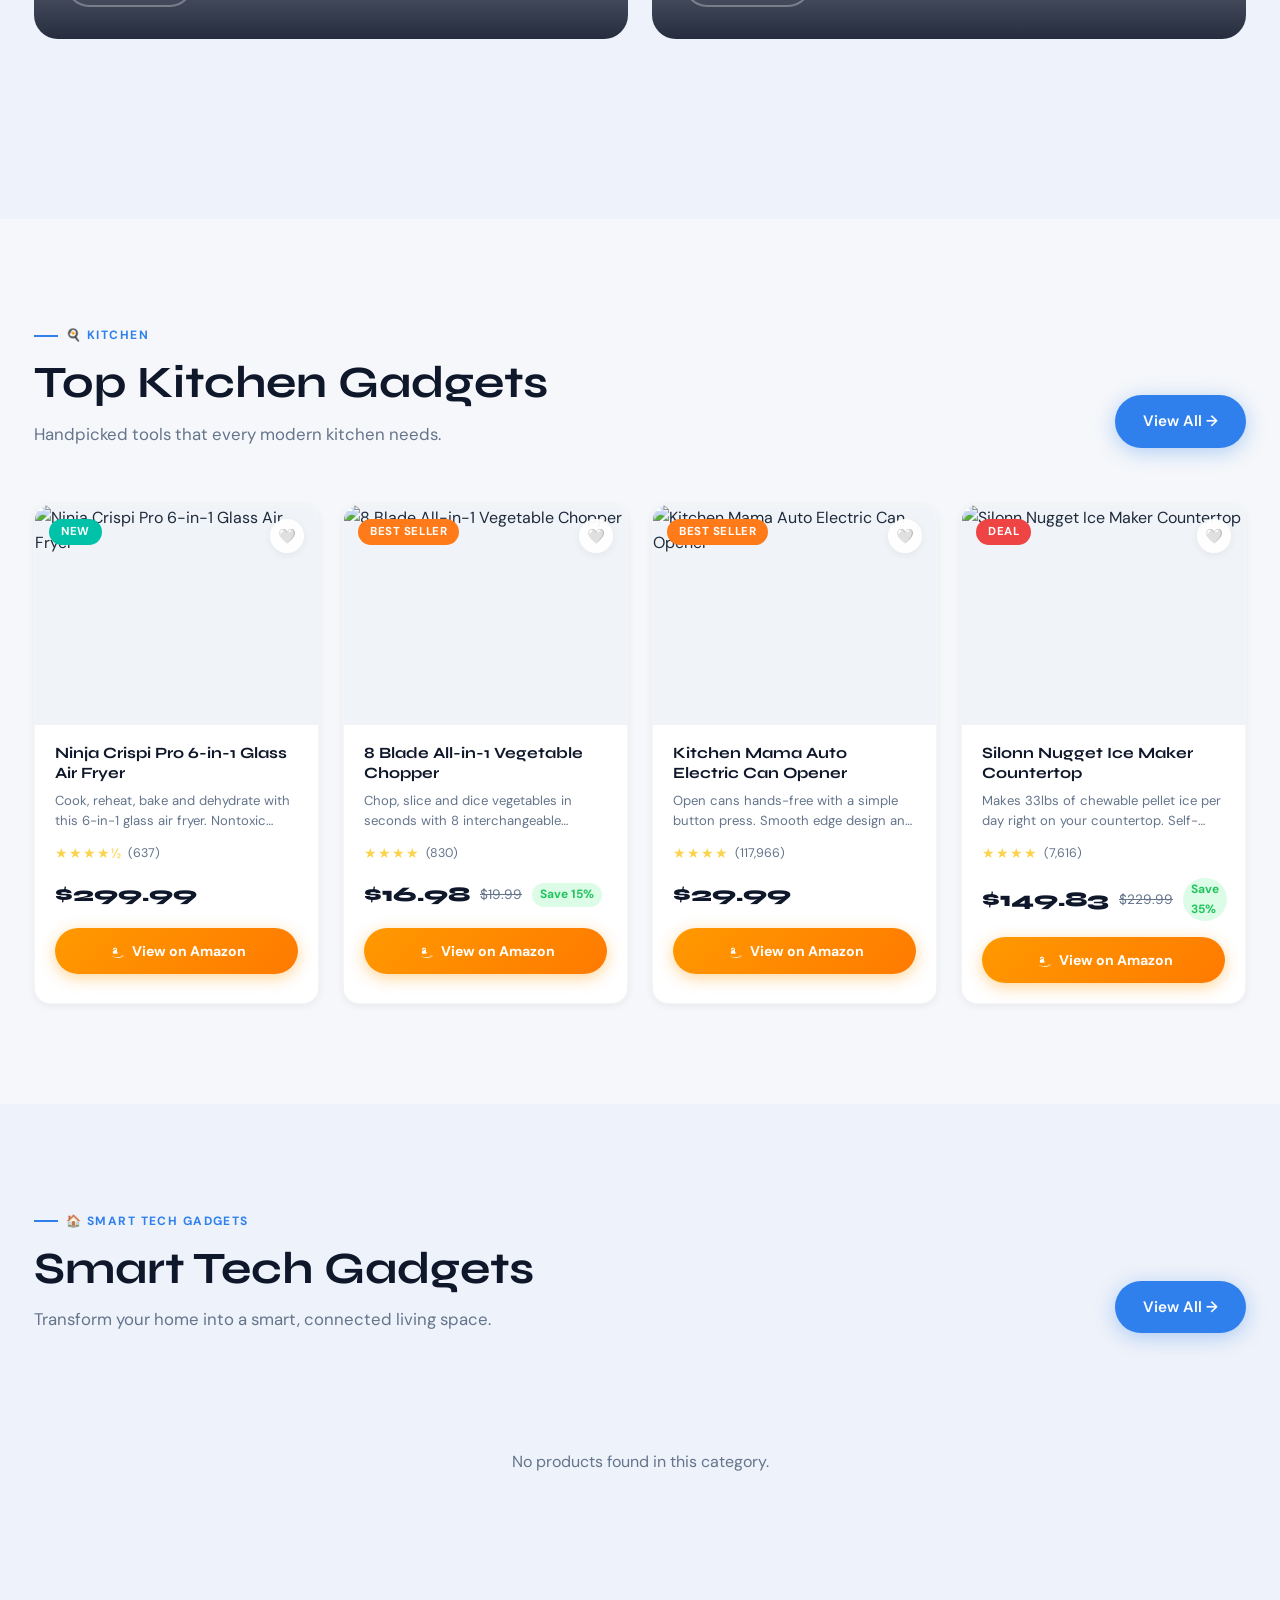
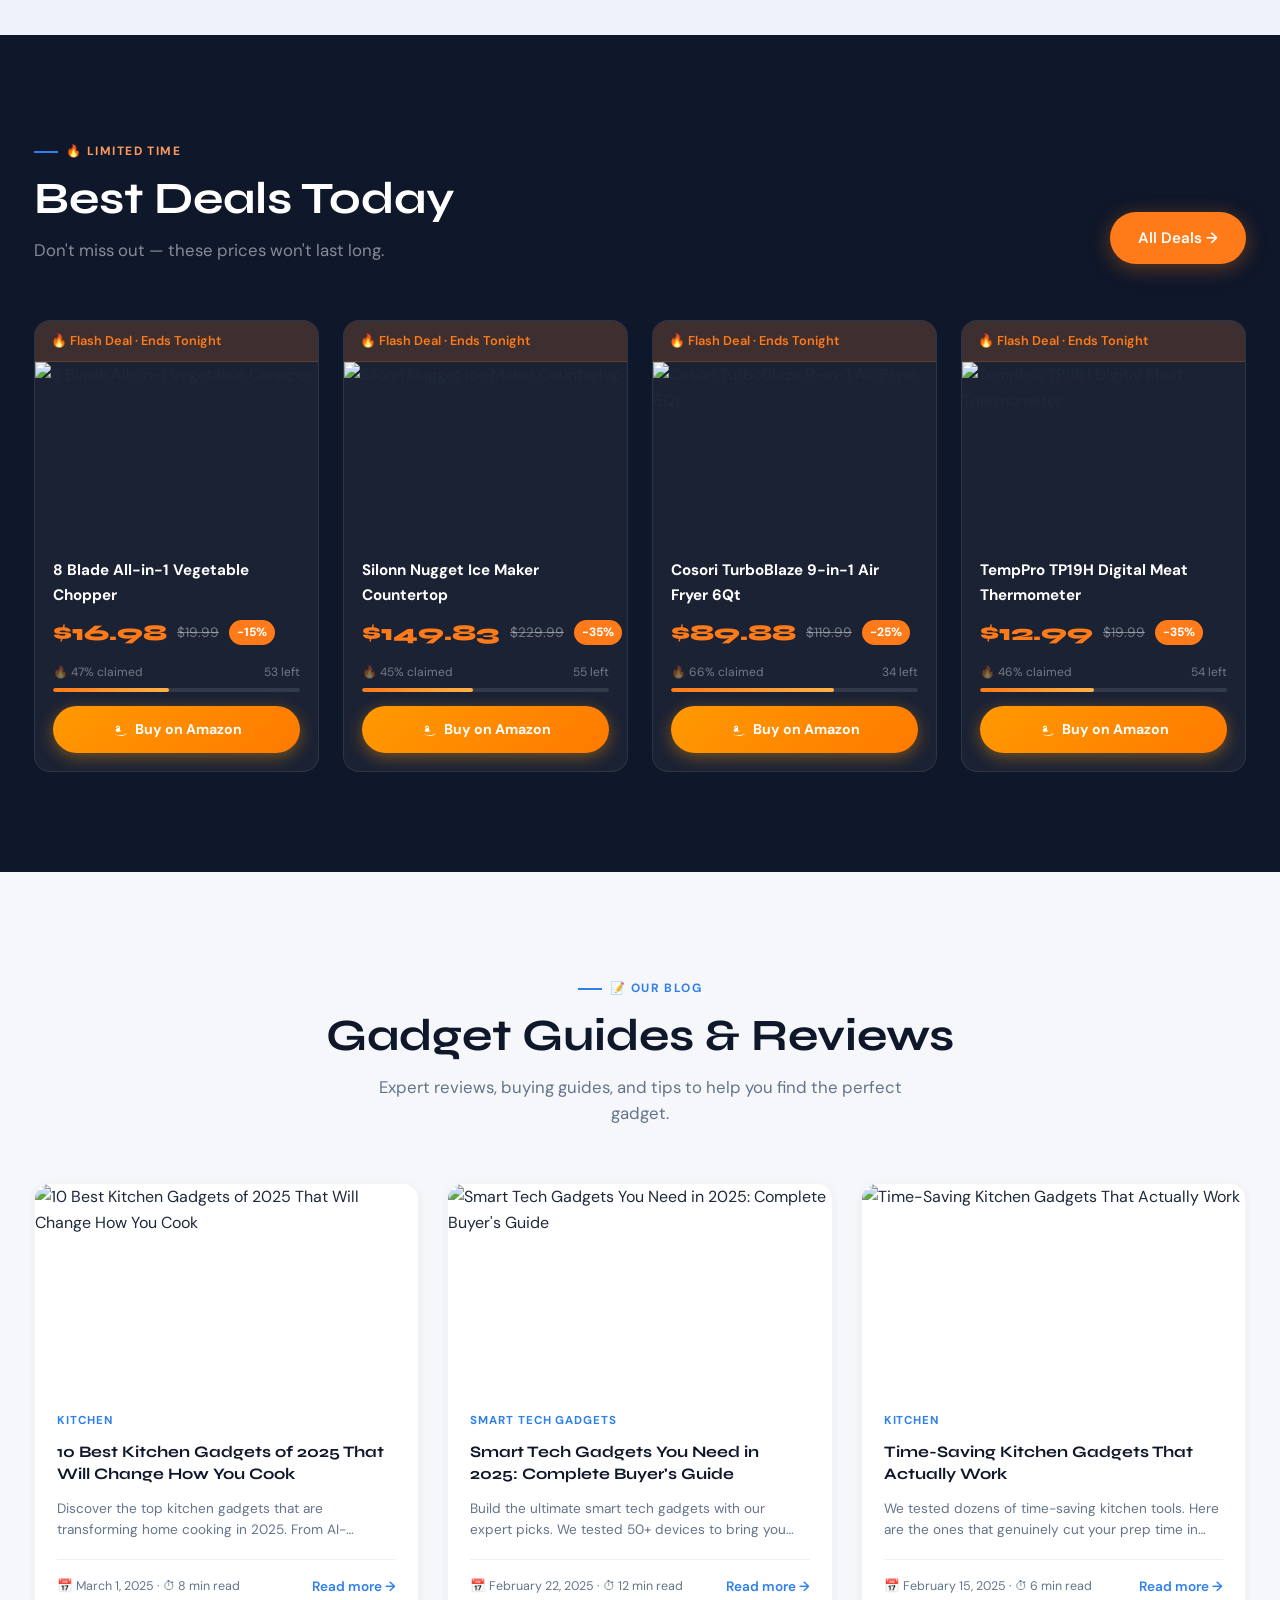
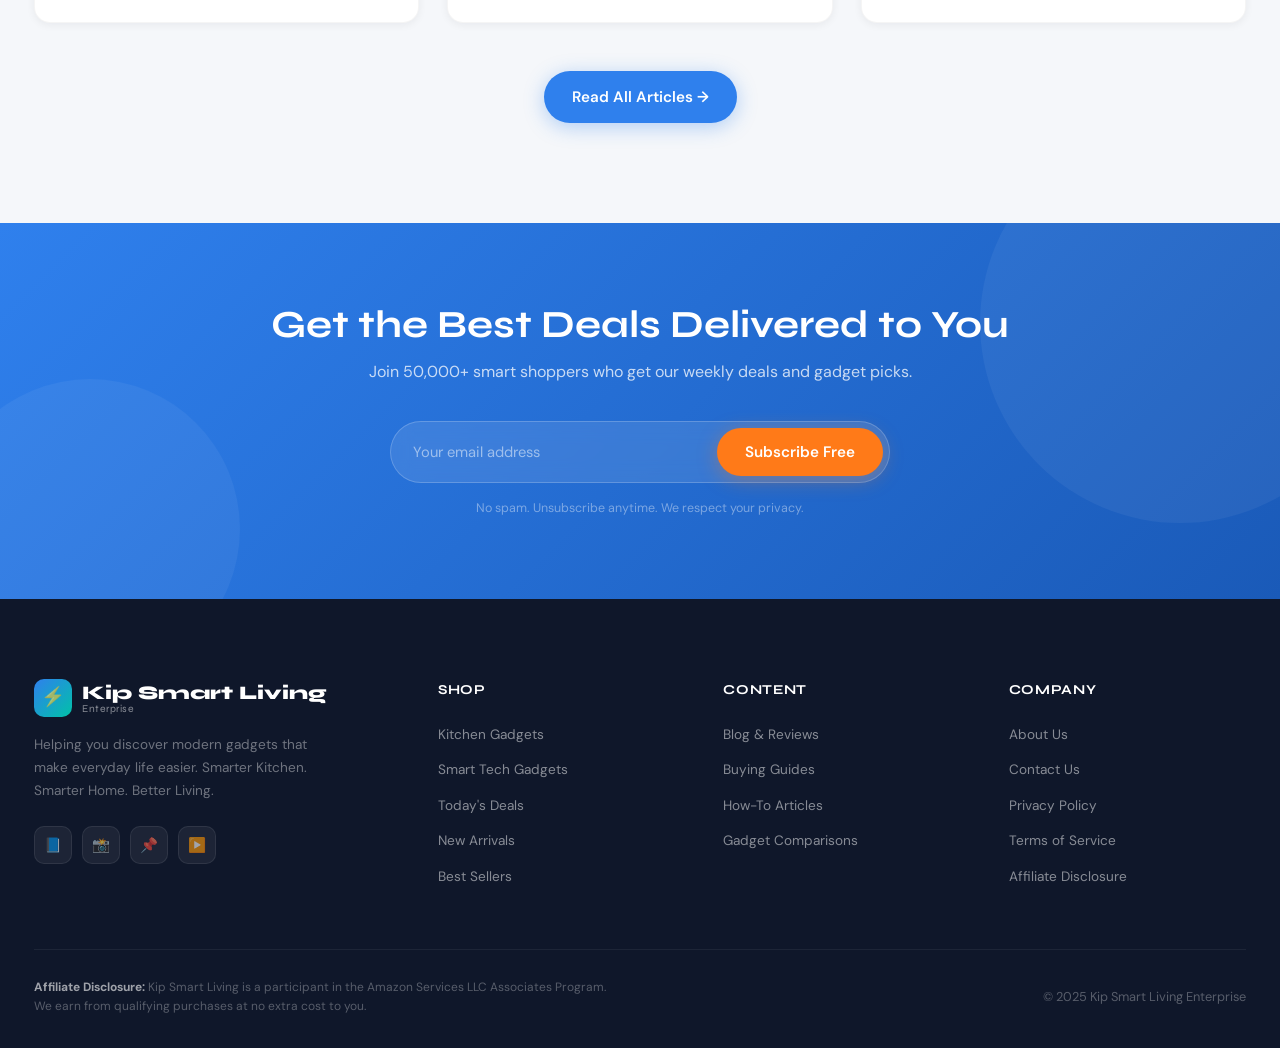
==== commit 406c84ee: "Add files via upload" ====
--- a/index.html
+++ b/index.html
@@ -2,6 +2,7 @@
 <html lang="en">
 <head>
   <meta charset="UTF-8">
+  <meta name="p:domain_verify" content="888127bbbff7a6530ccad945e9ccf842"/>
   <meta name="viewport" content="width=device-width, initial-scale=1.0">
   <meta name="description" content="Kip Smart Living — Discover the best kitchen gadgets and smart tech gadgets devices. Smarter Kitchen. Smarter Home. Better Living.">
   <meta name="keywords" content="kitchen gadgets, smart tech gadgets devices, best amazon kitchen tools, time-saving kitchen gadgets">
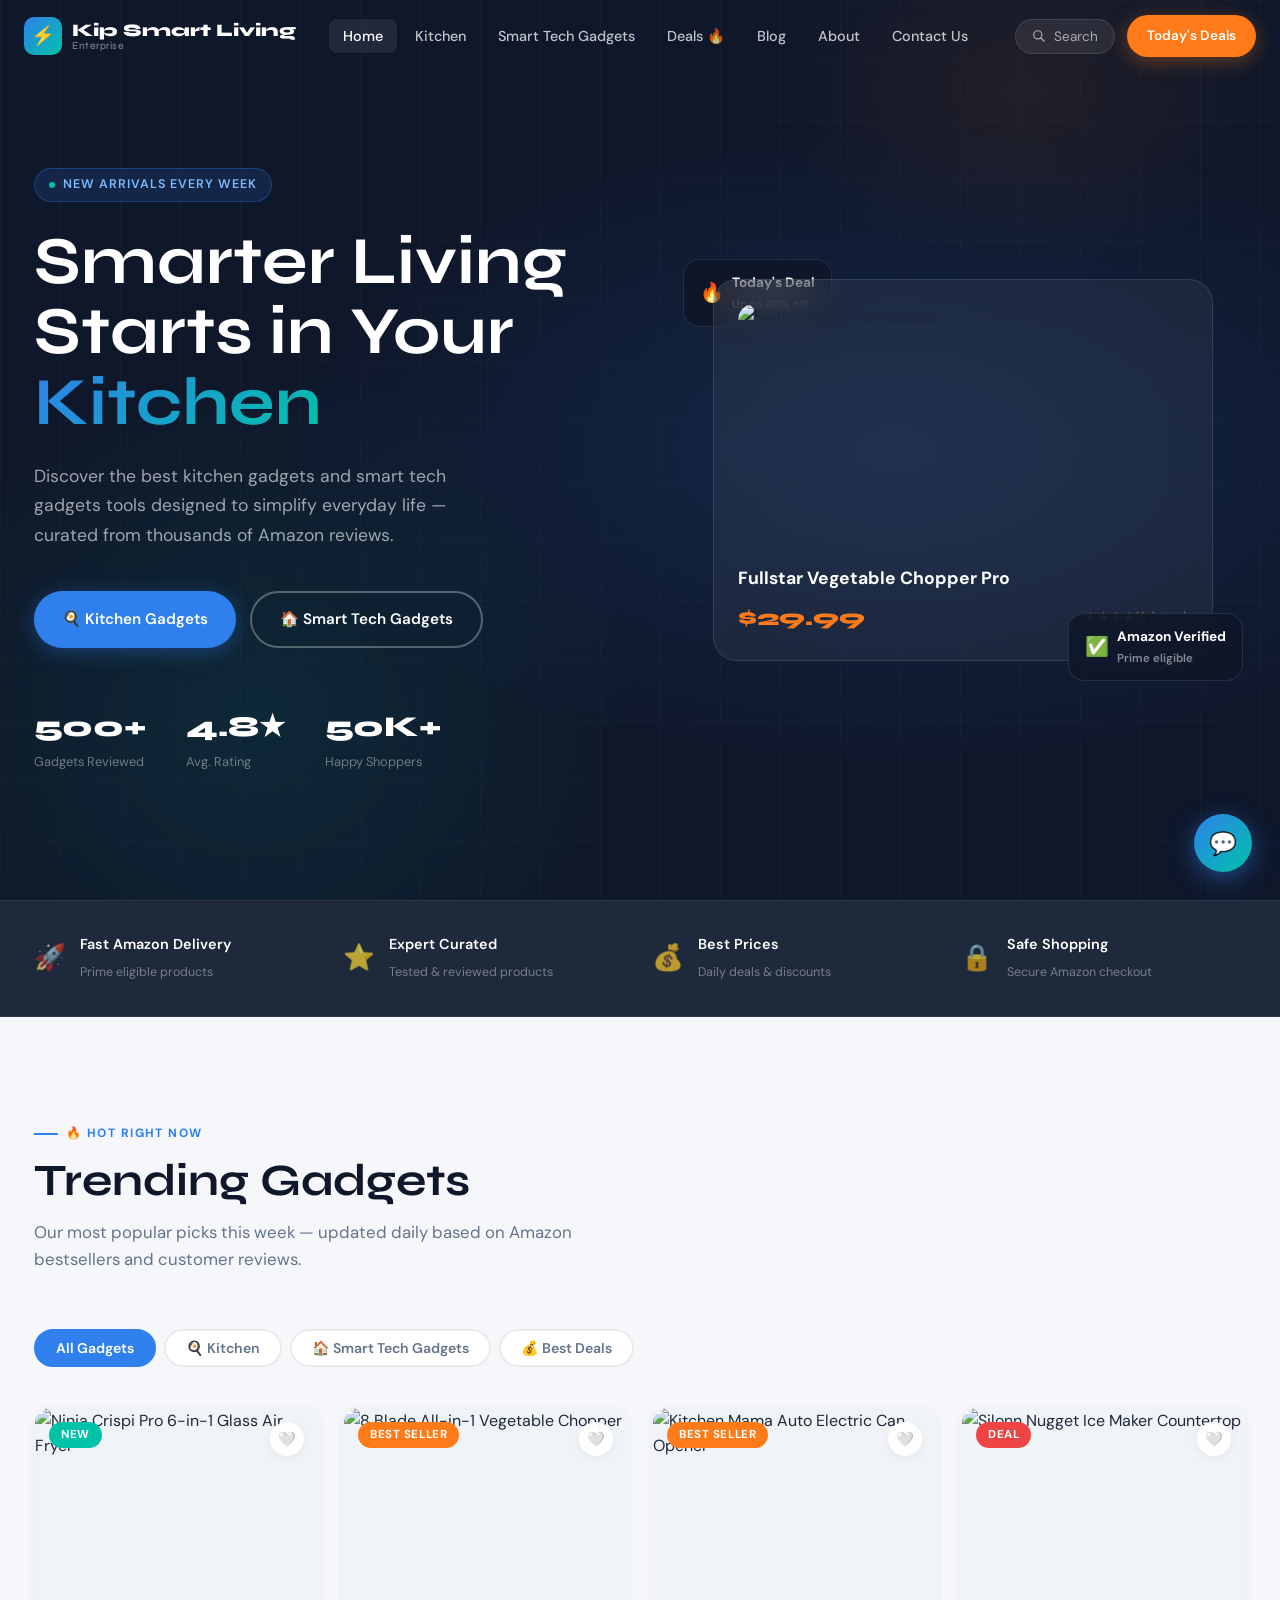
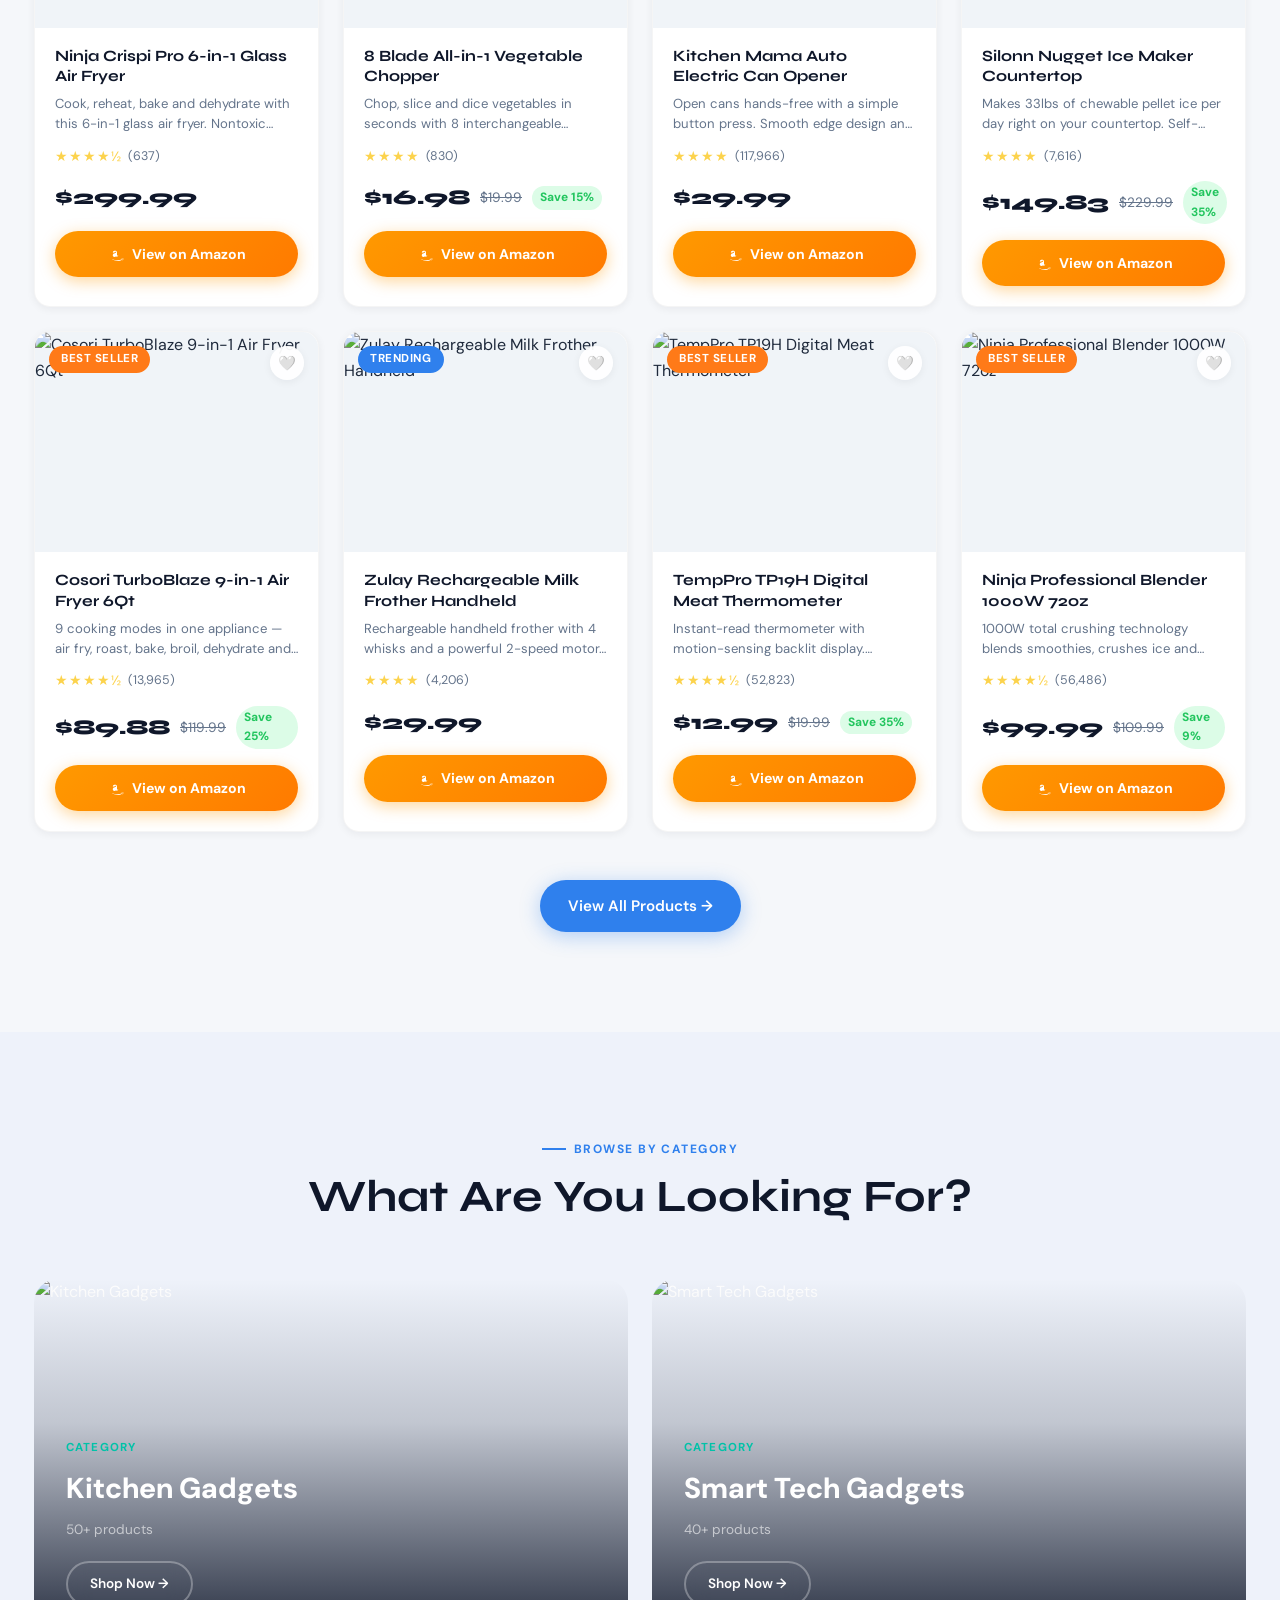
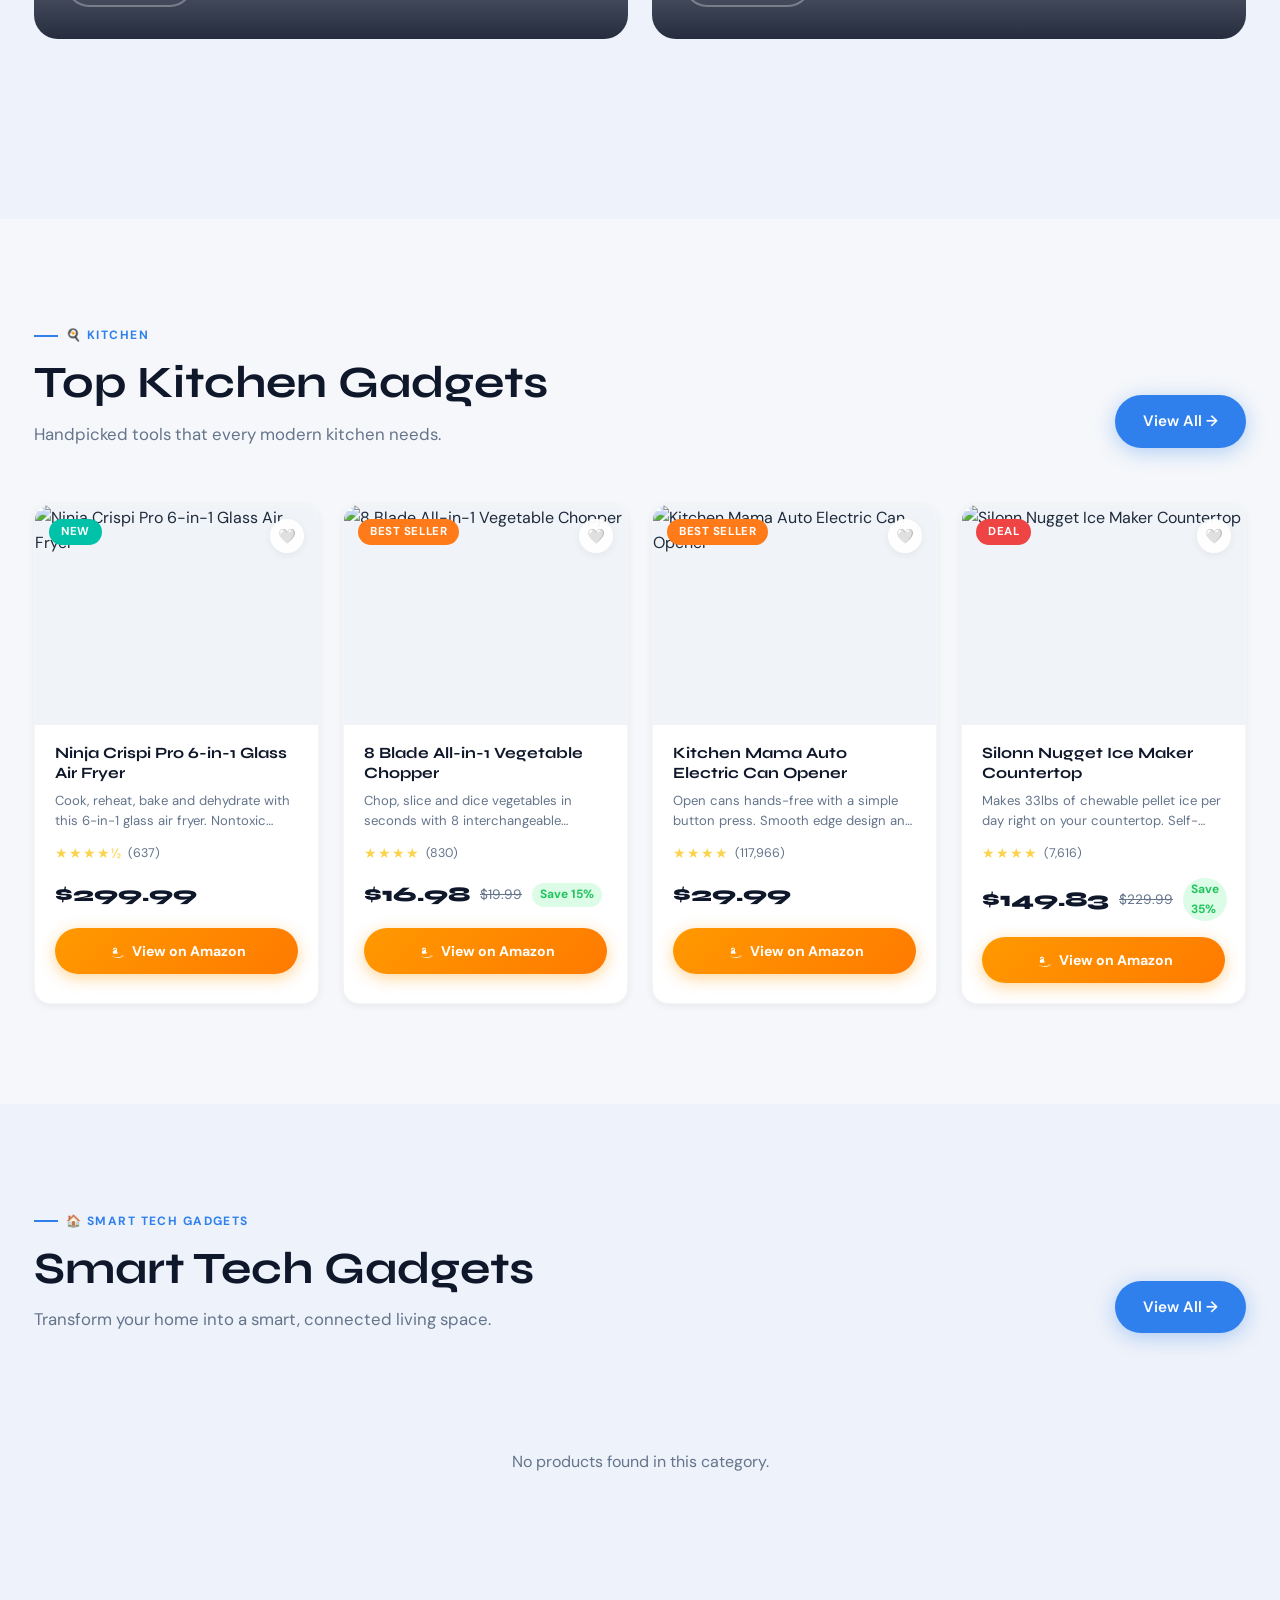
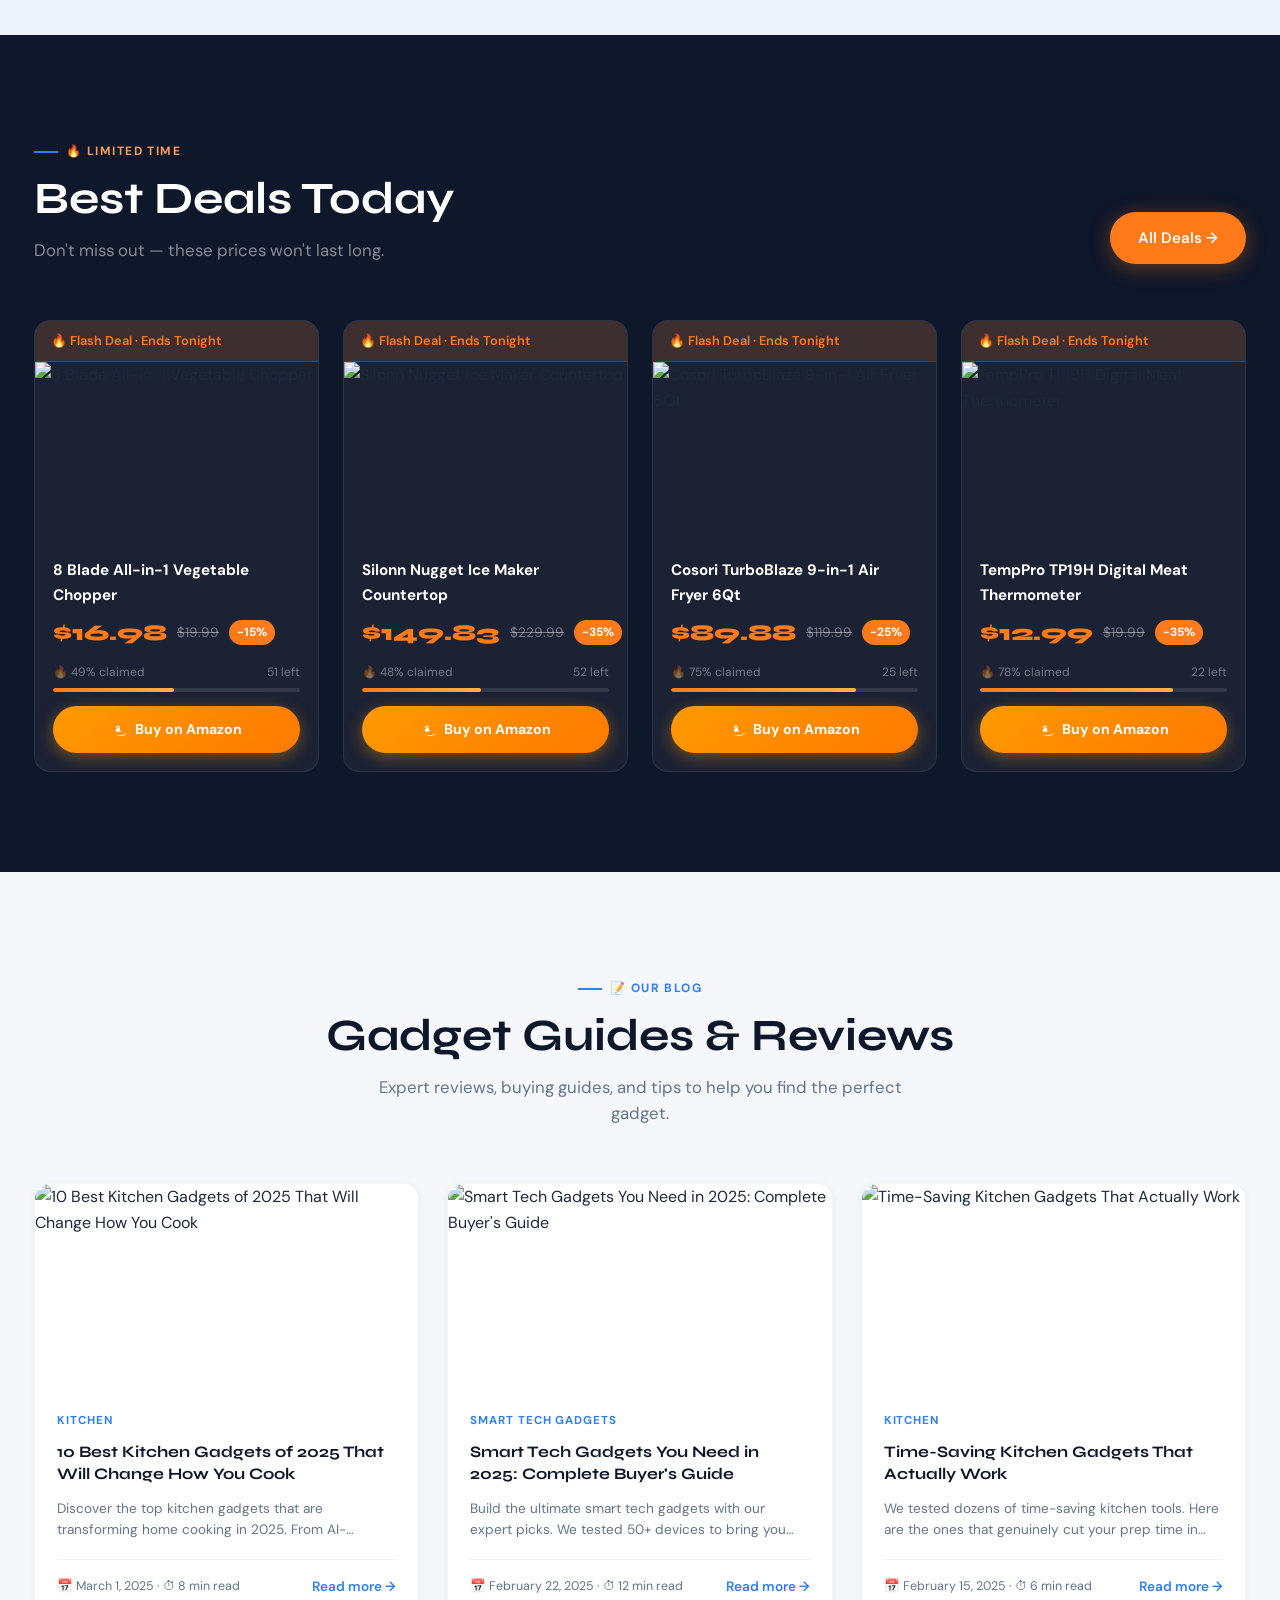
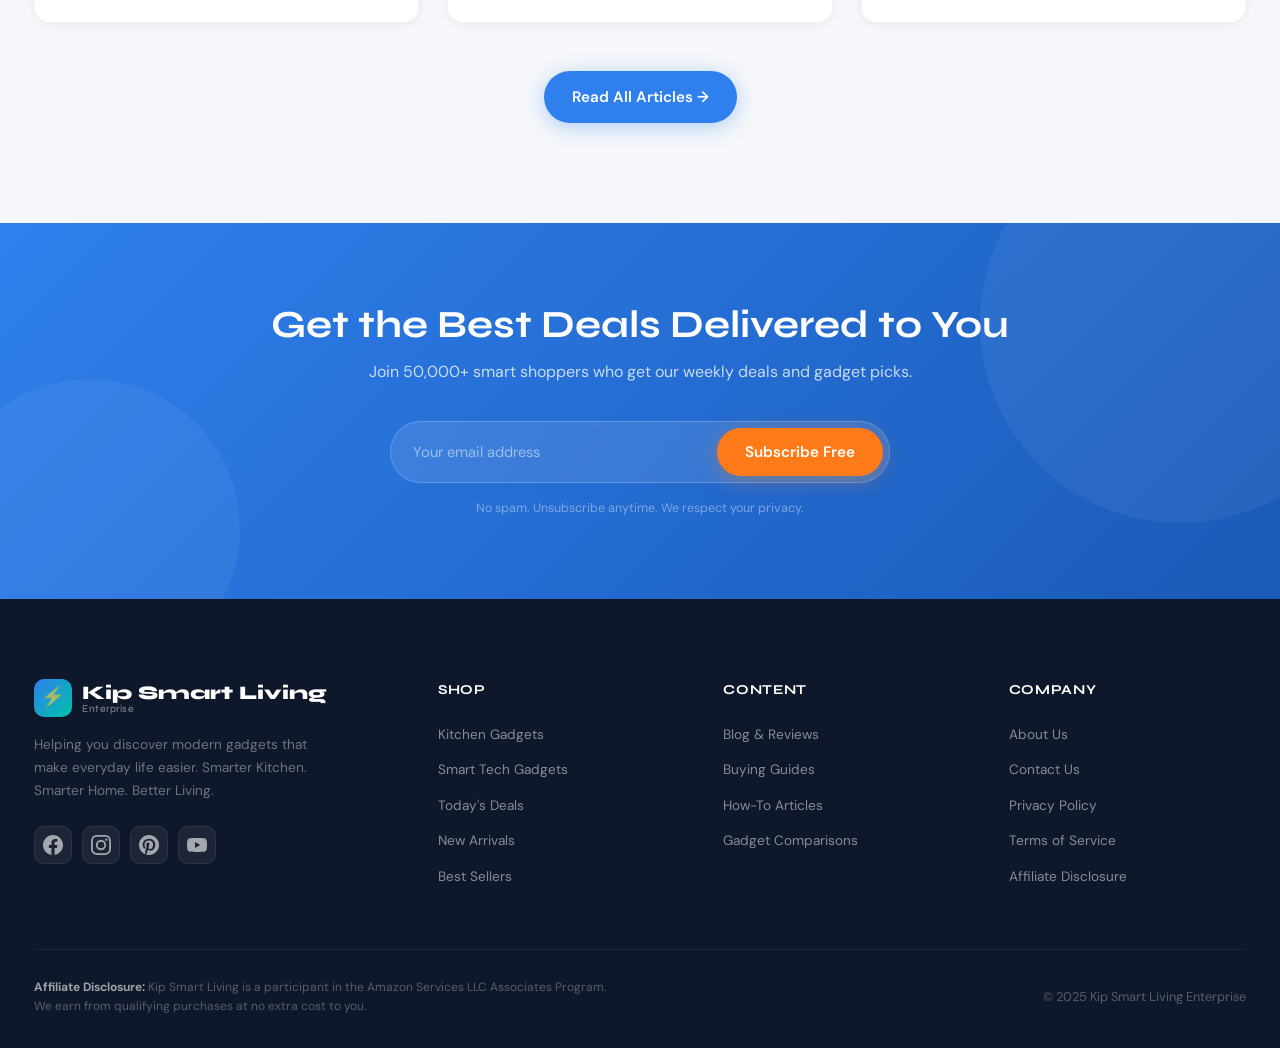
==== commit b66d37fc: "Add files via upload" ====
--- a/index.html
+++ b/index.html
@@ -382,10 +382,18 @@
         </a>
         <p class="footer-tagline">Helping you discover modern gadgets that make everyday life easier. Smarter Kitchen. Smarter Home. Better Living.</p>
         <div class="footer-socials">
-          <a href="#" class="social-btn" title="Facebook">📘</a>
-          <a href="#" class="social-btn" title="Instagram">📸</a>
-          <a href="#" class="social-btn" title="Pinterest">📌</a>
-          <a href="#" class="social-btn" title="YouTube">▶️</a>
+          <a href="#" class="social-btn facebook" title="Facebook" aria-label="Facebook">
+            <svg xmlns="http://www.w3.org/2000/svg" viewBox="0 0 24 24" width="20" height="20" fill="currentColor"><path d="M24 12.073C24 5.405 18.627 0 12 0S0 5.405 0 12.073C0 18.1 4.388 23.094 10.125 24v-8.437H7.078v-3.49h3.047V9.41c0-3.025 1.792-4.697 4.533-4.697 1.312 0 2.686.236 2.686.236v2.97h-1.514c-1.491 0-1.956.93-1.956 1.886v2.267h3.328l-.532 3.49h-2.796V24C19.612 23.094 24 18.1 24 12.073z"/></svg>
+          </a>
+          <a href="#" class="social-btn instagram" title="Instagram" aria-label="Instagram">
+            <svg xmlns="http://www.w3.org/2000/svg" viewBox="0 0 24 24" width="20" height="20" fill="currentColor"><path d="M12 2.163c3.204 0 3.584.012 4.85.07 3.252.148 4.771 1.691 4.919 4.919.058 1.265.069 1.645.069 4.849 0 3.205-.012 3.584-.069 4.849-.149 3.225-1.664 4.771-4.919 4.919-1.266.058-1.644.07-4.85.07-3.204 0-3.584-.012-4.849-.07-3.26-.149-4.771-1.699-4.919-4.92-.058-1.265-.07-1.644-.07-4.849 0-3.204.013-3.583.07-4.849.149-3.227 1.664-4.771 4.919-4.919 1.266-.057 1.645-.069 4.849-.069zM12 0C8.741 0 8.333.014 7.053.072 2.695.272.273 2.69.073 7.052.014 8.333 0 8.741 0 12c0 3.259.014 3.668.072 4.948.2 4.358 2.618 6.78 6.98 6.98C8.333 23.986 8.741 24 12 24c3.259 0 3.668-.014 4.948-.072 4.354-.2 6.782-2.618 6.979-6.98.059-1.28.073-1.689.073-4.948 0-3.259-.014-3.667-.072-4.947-.196-4.354-2.617-6.78-6.979-6.98C15.668.014 15.259 0 12 0zm0 5.838a6.162 6.162 0 1 0 0 12.324 6.162 6.162 0 0 0 0-12.324zM12 16a4 4 0 1 1 0-8 4 4 0 0 1 0 8zm6.406-11.845a1.44 1.44 0 1 0 0 2.881 1.44 1.44 0 0 0 0-2.881z"/></svg>
+          </a>
+          <a href="https://www.pinterest.com/" class="social-btn pinterest" title="Pinterest" aria-label="Pinterest">
+            <svg xmlns="http://www.w3.org/2000/svg" viewBox="0 0 24 24" width="20" height="20" fill="currentColor"><path d="M12 0C5.373 0 0 5.373 0 12c0 5.084 3.163 9.426 7.627 11.174-.105-.949-.2-2.405.042-3.441.218-.937 1.407-5.965 1.407-5.965s-.359-.719-.359-1.782c0-1.668.967-2.914 2.171-2.914 1.023 0 1.518.769 1.518 1.69 0 1.029-.655 2.568-.994 3.995-.283 1.194.599 2.169 1.777 2.169 2.133 0 3.772-2.249 3.772-5.495 0-2.873-2.064-4.882-5.012-4.882-3.414 0-5.418 2.561-5.418 5.207 0 1.031.397 2.138.893 2.738a.36.36 0 0 1 .083.345l-.333 1.36c-.053.22-.174.267-.402.161-1.499-.698-2.436-2.889-2.436-4.649 0-3.785 2.75-7.262 7.929-7.262 4.163 0 7.398 2.967 7.398 6.931 0 4.136-2.607 7.464-6.227 7.464-1.216 0-2.359-.632-2.75-1.378l-.748 2.853c-.271 1.043-1.002 2.35-1.492 3.146C9.57 23.812 10.763 24 12 24c6.627 0 12-5.373 12-12S18.627 0 12 0z"/></svg>
+          </a>
+          <a href="#" class="social-btn youtube" title="YouTube" aria-label="YouTube">
+            <svg xmlns="http://www.w3.org/2000/svg" viewBox="0 0 24 24" width="20" height="20" fill="currentColor"><path d="M23.495 6.205a3.007 3.007 0 0 0-2.088-2.088c-1.87-.501-9.396-.501-9.396-.501s-7.507-.01-9.396.501A3.007 3.007 0 0 0 .527 6.205a31.247 31.247 0 0 0-.522 5.805 31.247 31.247 0 0 0 .522 5.783 3.007 3.007 0 0 0 2.088 2.088c1.868.502 9.396.502 9.396.502s7.506 0 9.396-.502a3.007 3.007 0 0 0 2.088-2.088 31.247 31.247 0 0 0 .5-5.783 31.247 31.247 0 0 0-.5-5.805zM9.609 15.601V8.408l6.264 3.602z"/></svg>
+          </a>
         </div>
       </div>
 
--- a/style.css
+++ b/style.css
@@ -529,7 +529,8 @@
   transition: opacity 0.4s ease;
 }
 
-.product-card:hover .product-img { opacity: 0; }
+.product-card:hover .product-img { opacity: 1; }
+.product-card.has-video:hover .product-img { opacity: 0; }
 .product-card:hover .product-video { opacity: 1; }
 
 .product-badge {
@@ -1253,11 +1254,11 @@
   transition: var(--transition);
   text-decoration: none;
 }
-.social-btn:hover {
-  background: rgba(47,128,237,0.2);
-  border-color: rgba(47,128,237,0.4);
-  color: var(--white);
-}
+.social-btn:hover { background: rgba(47,128,237,0.2); border-color: rgba(47,128,237,0.4); color: var(--white); }
+.social-btn.facebook:hover  { background: #1877F2; border-color: #1877F2; }
+.social-btn.instagram:hover { background: linear-gradient(45deg,#f09433,#e6683c,#dc2743,#cc2366,#bc1888); border-color: #dc2743; }
+.social-btn.pinterest:hover { background: #E60023; border-color: #E60023; }
+.social-btn.youtube:hover   { background: #FF0000; border-color: #FF0000; }
 
 .footer-col-title {
   font-family: var(--font-display);
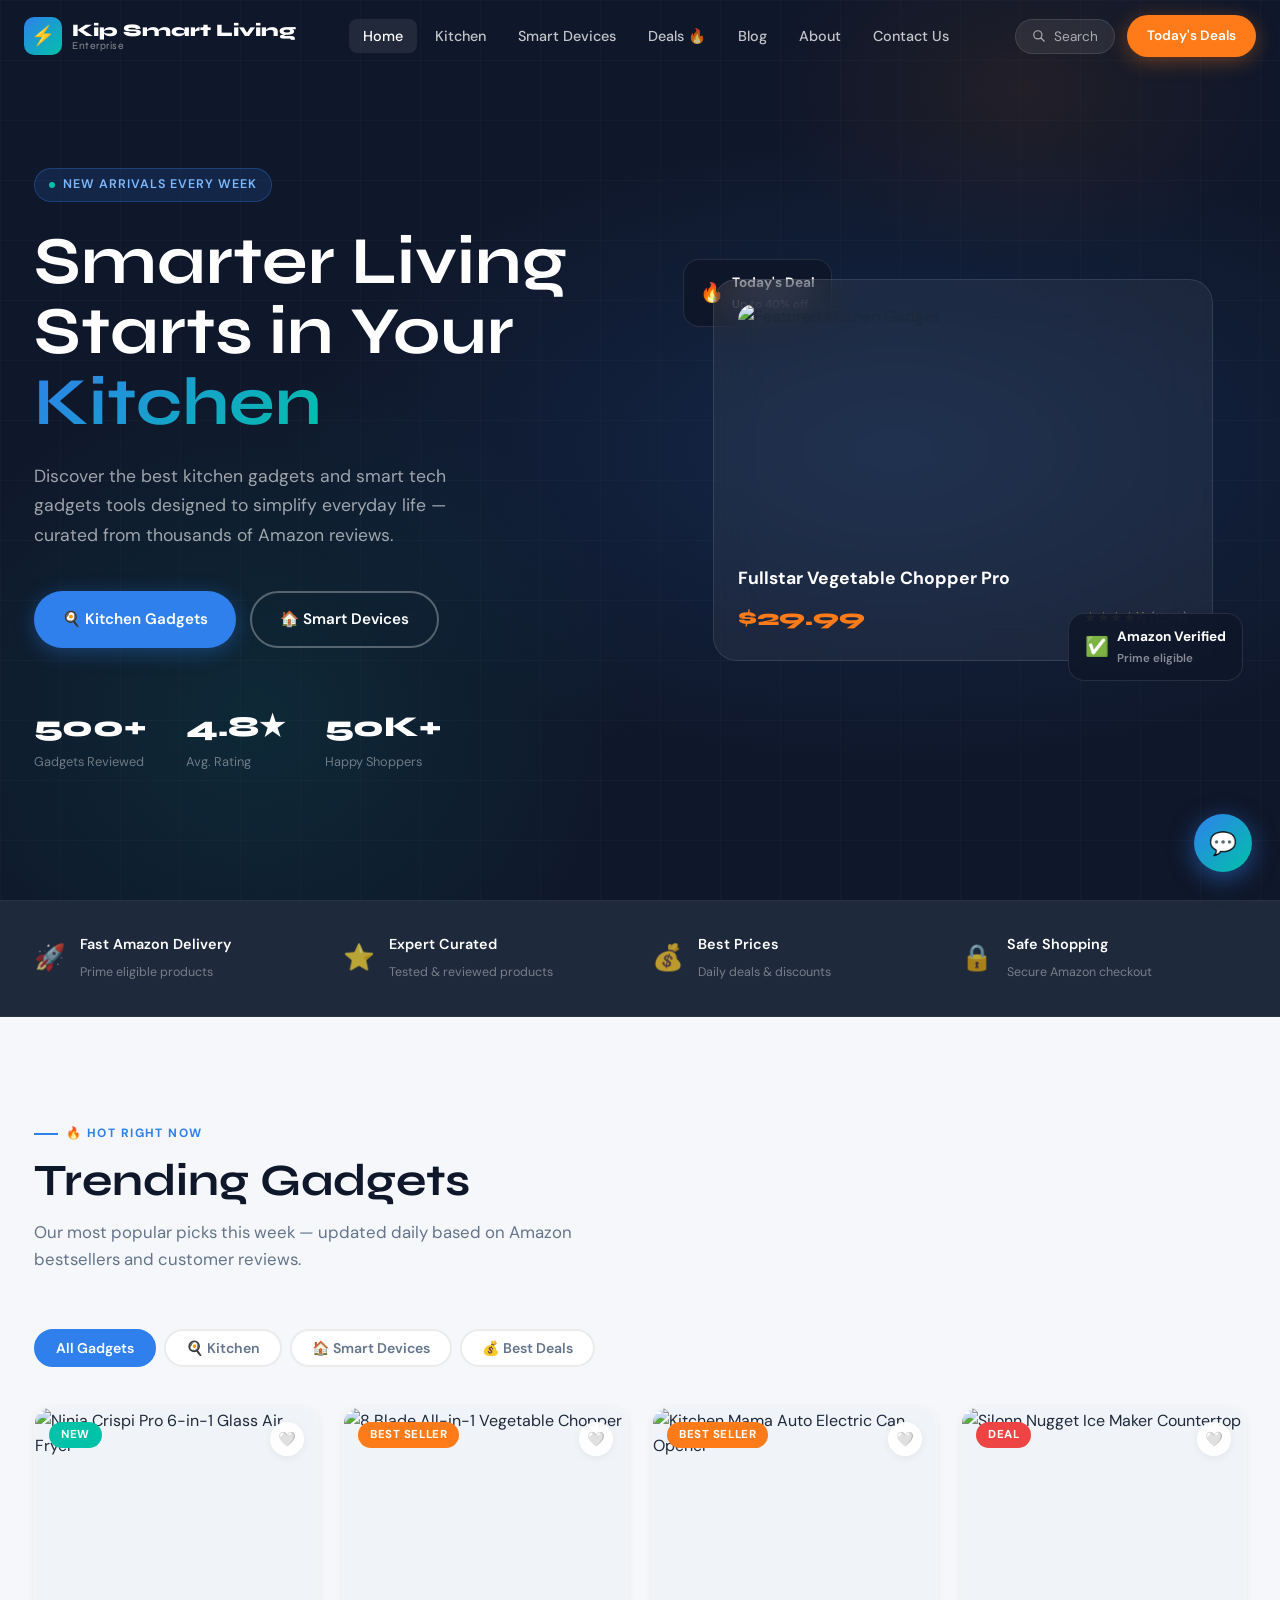
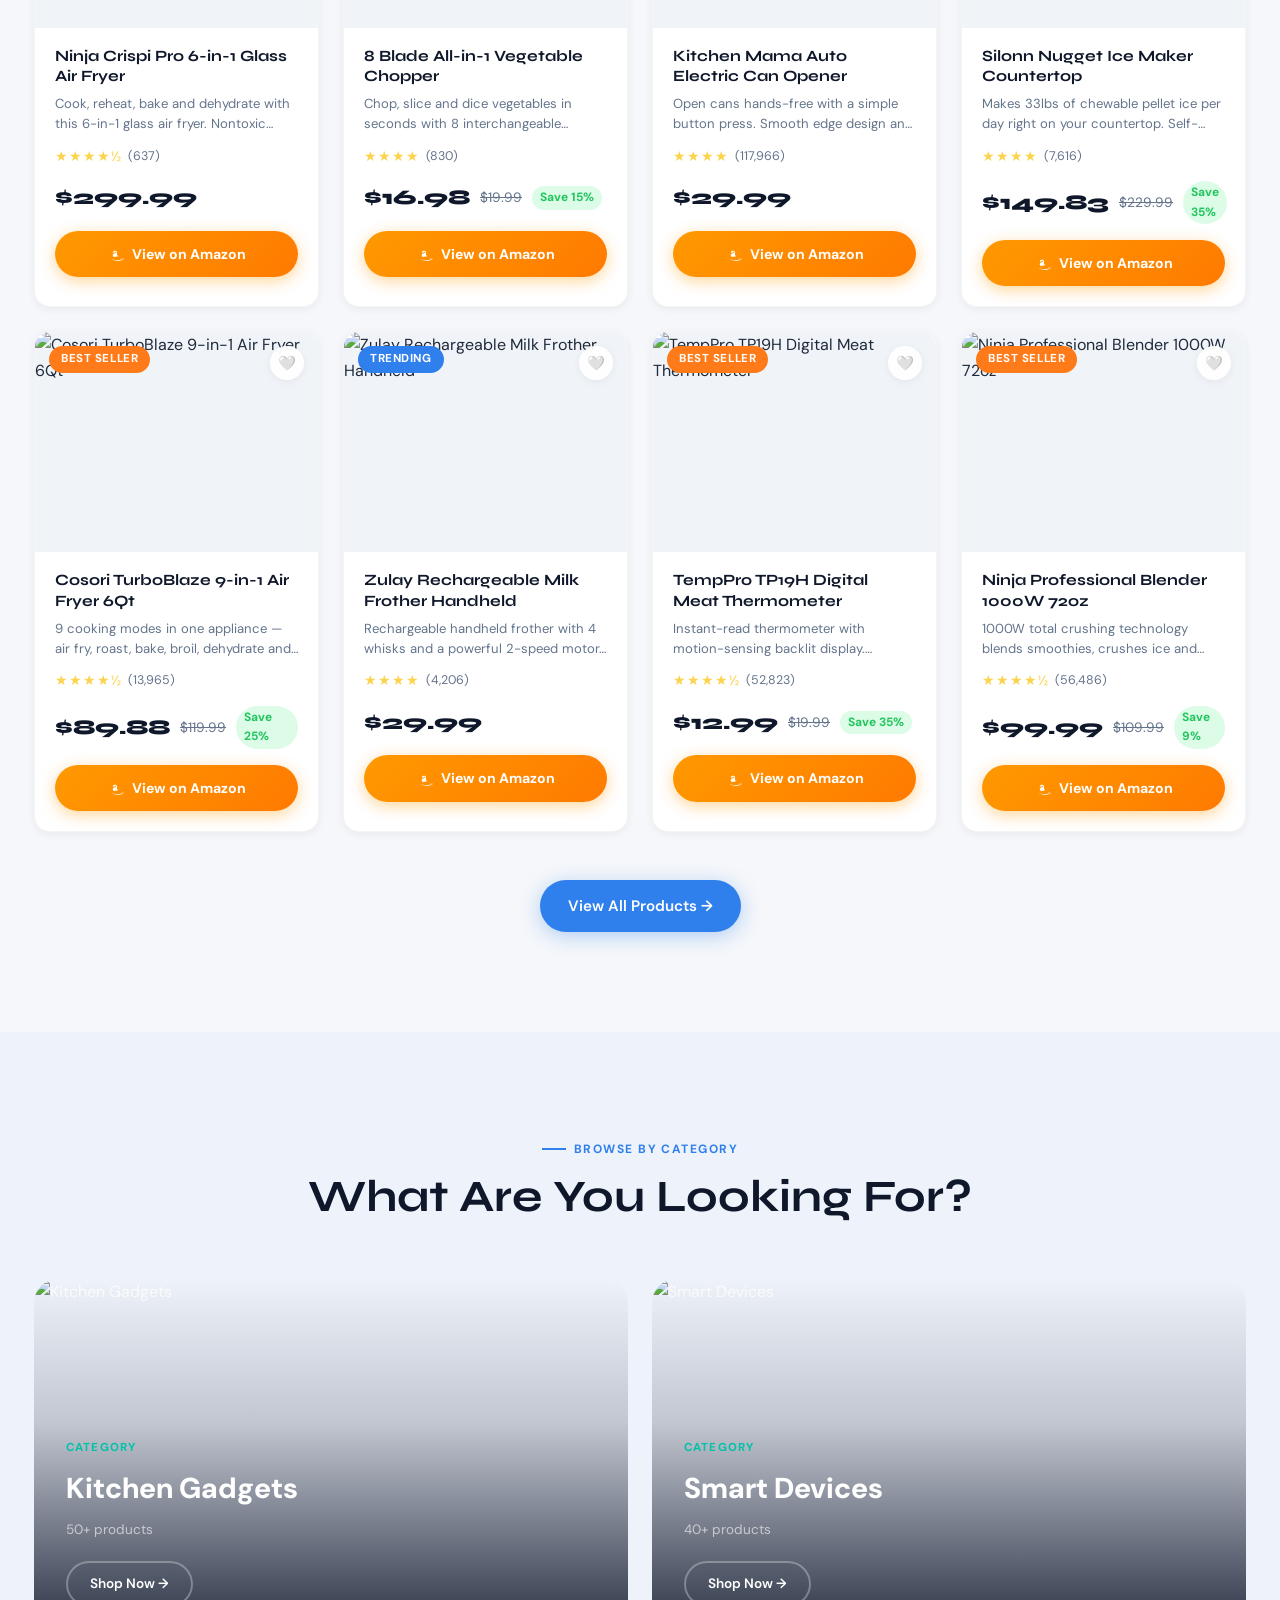
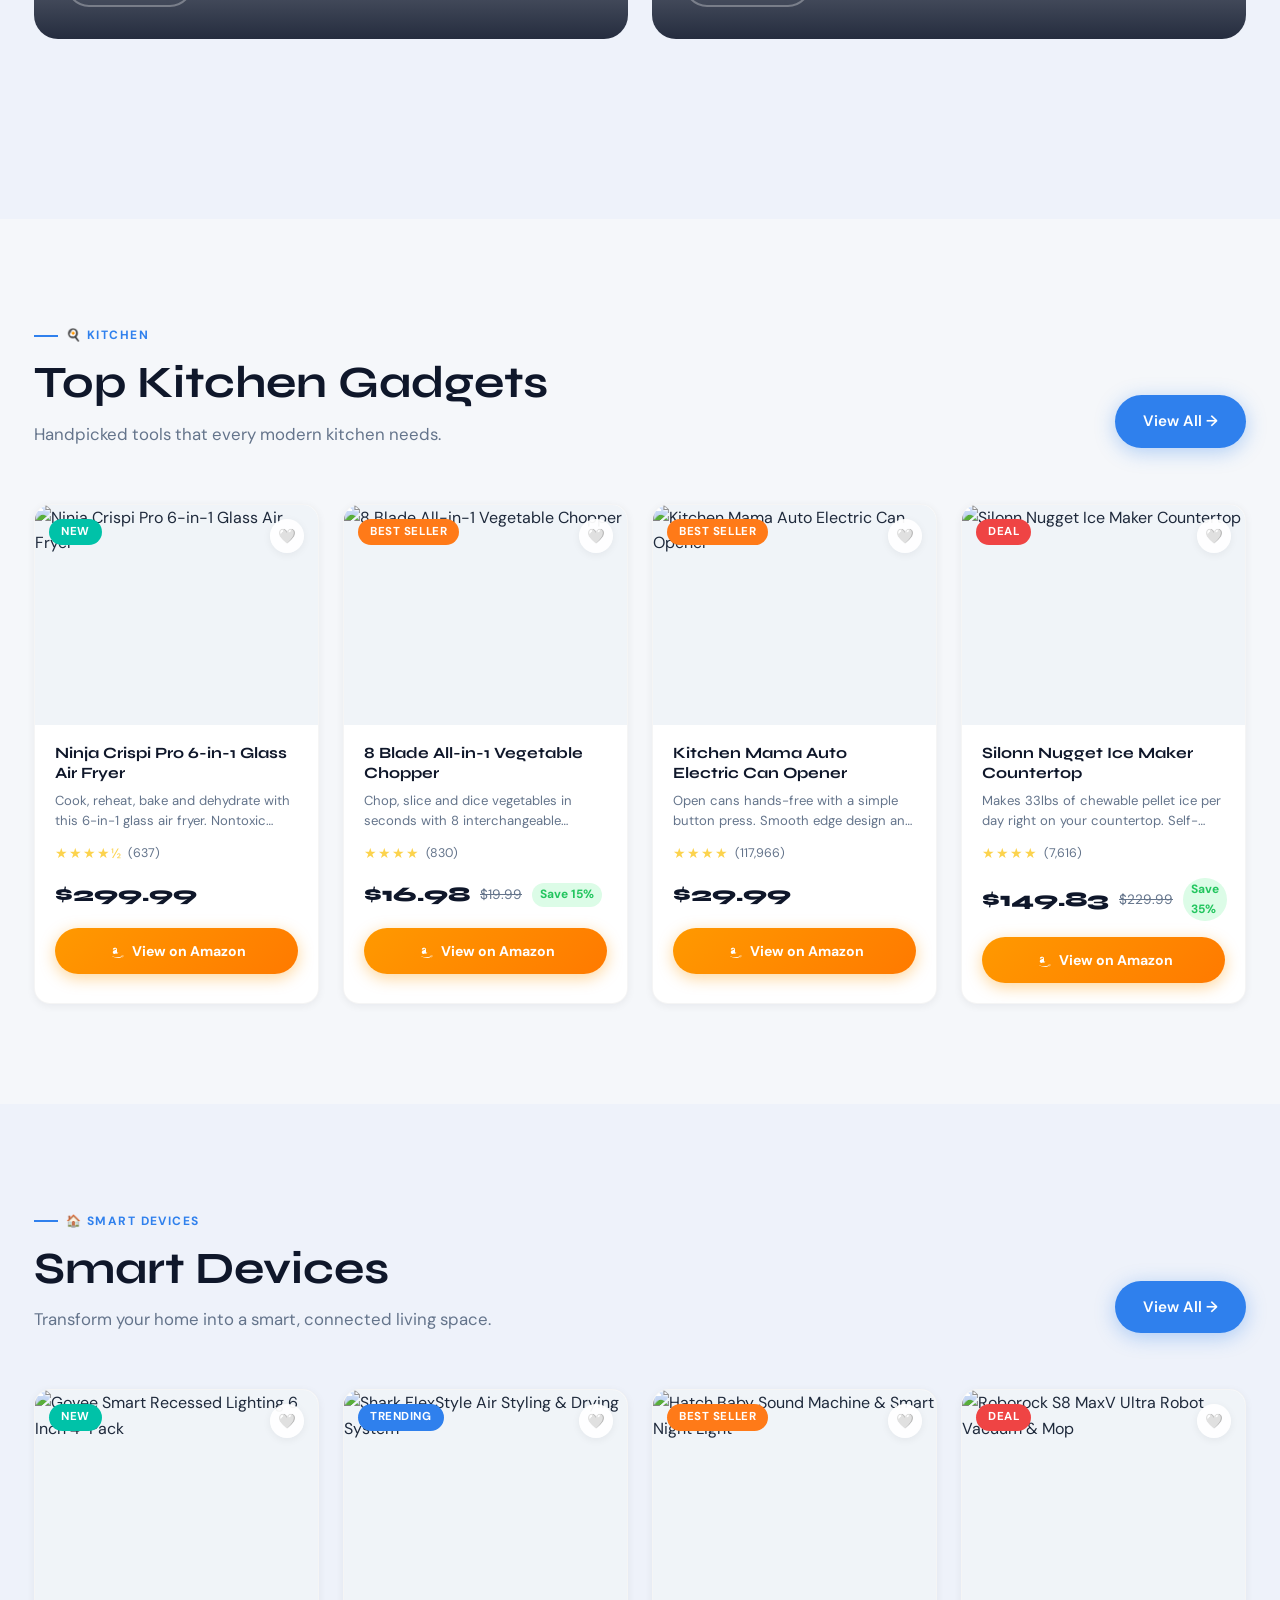
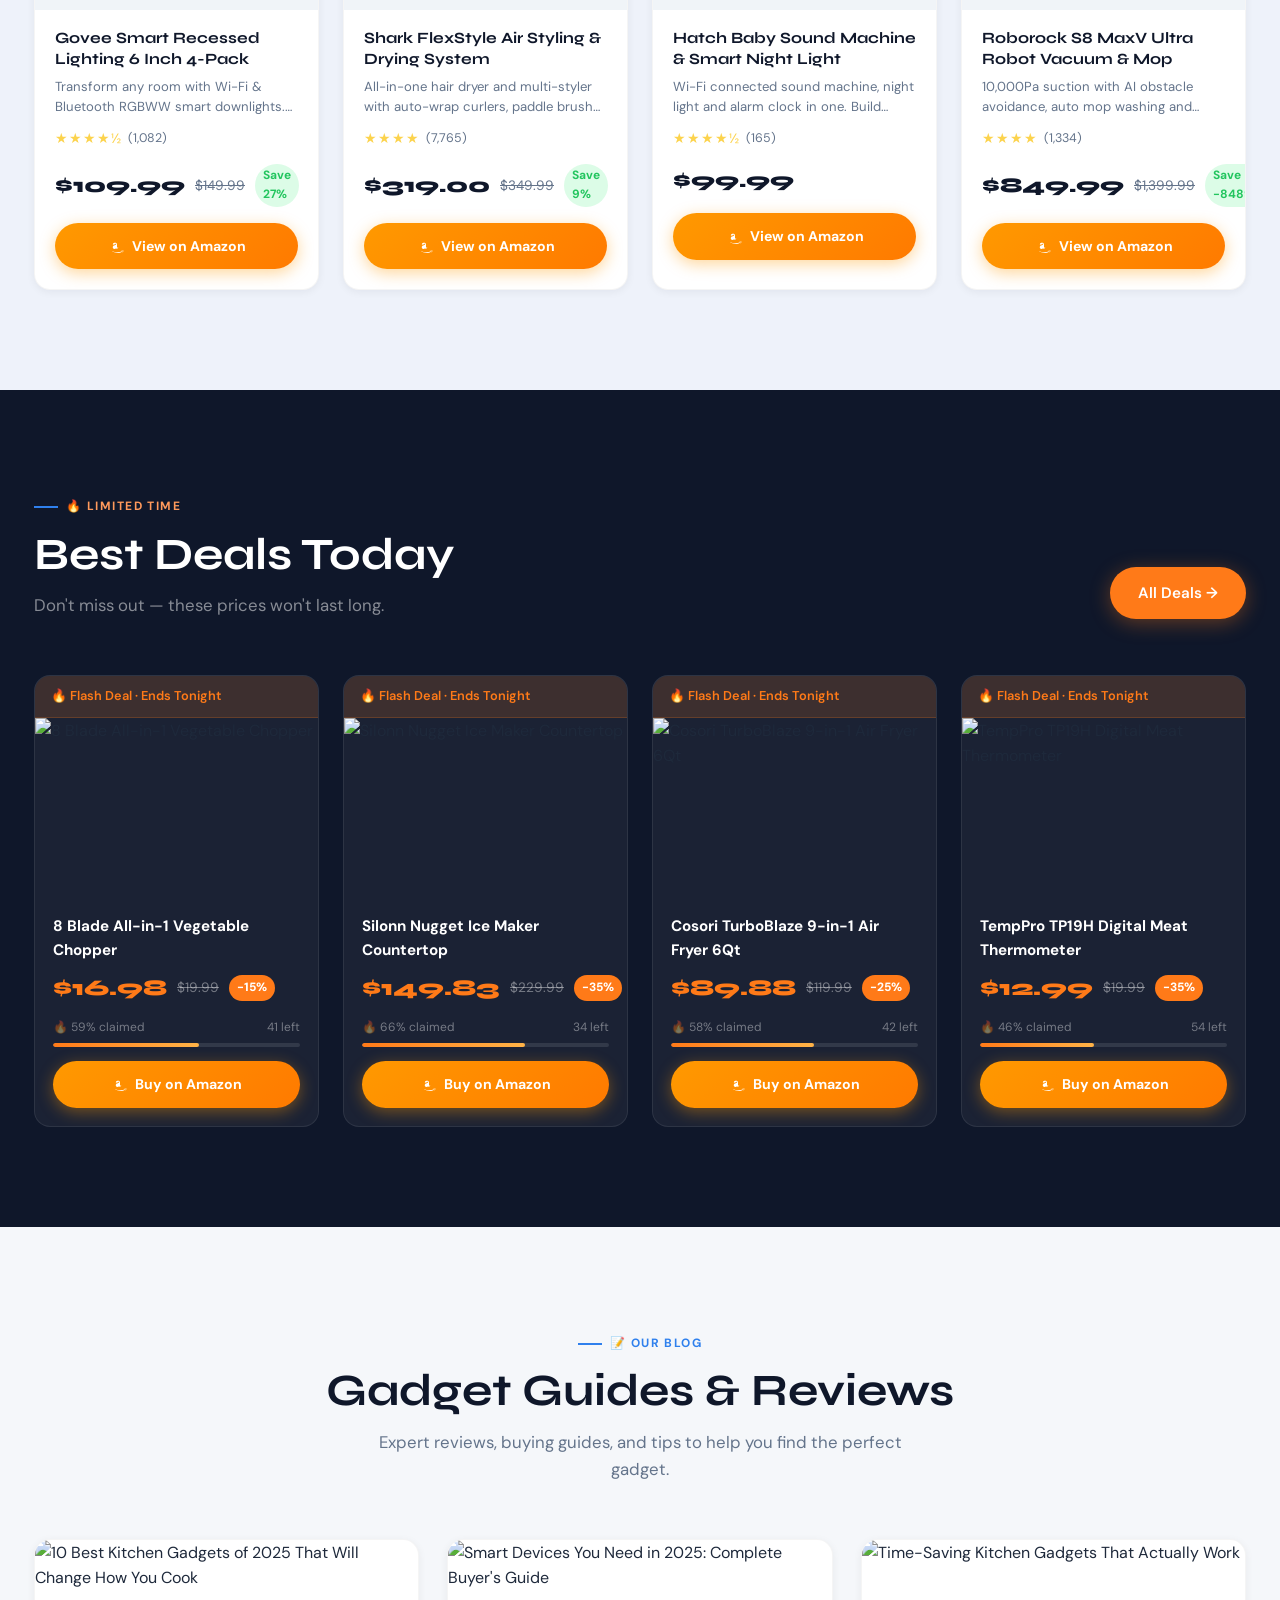
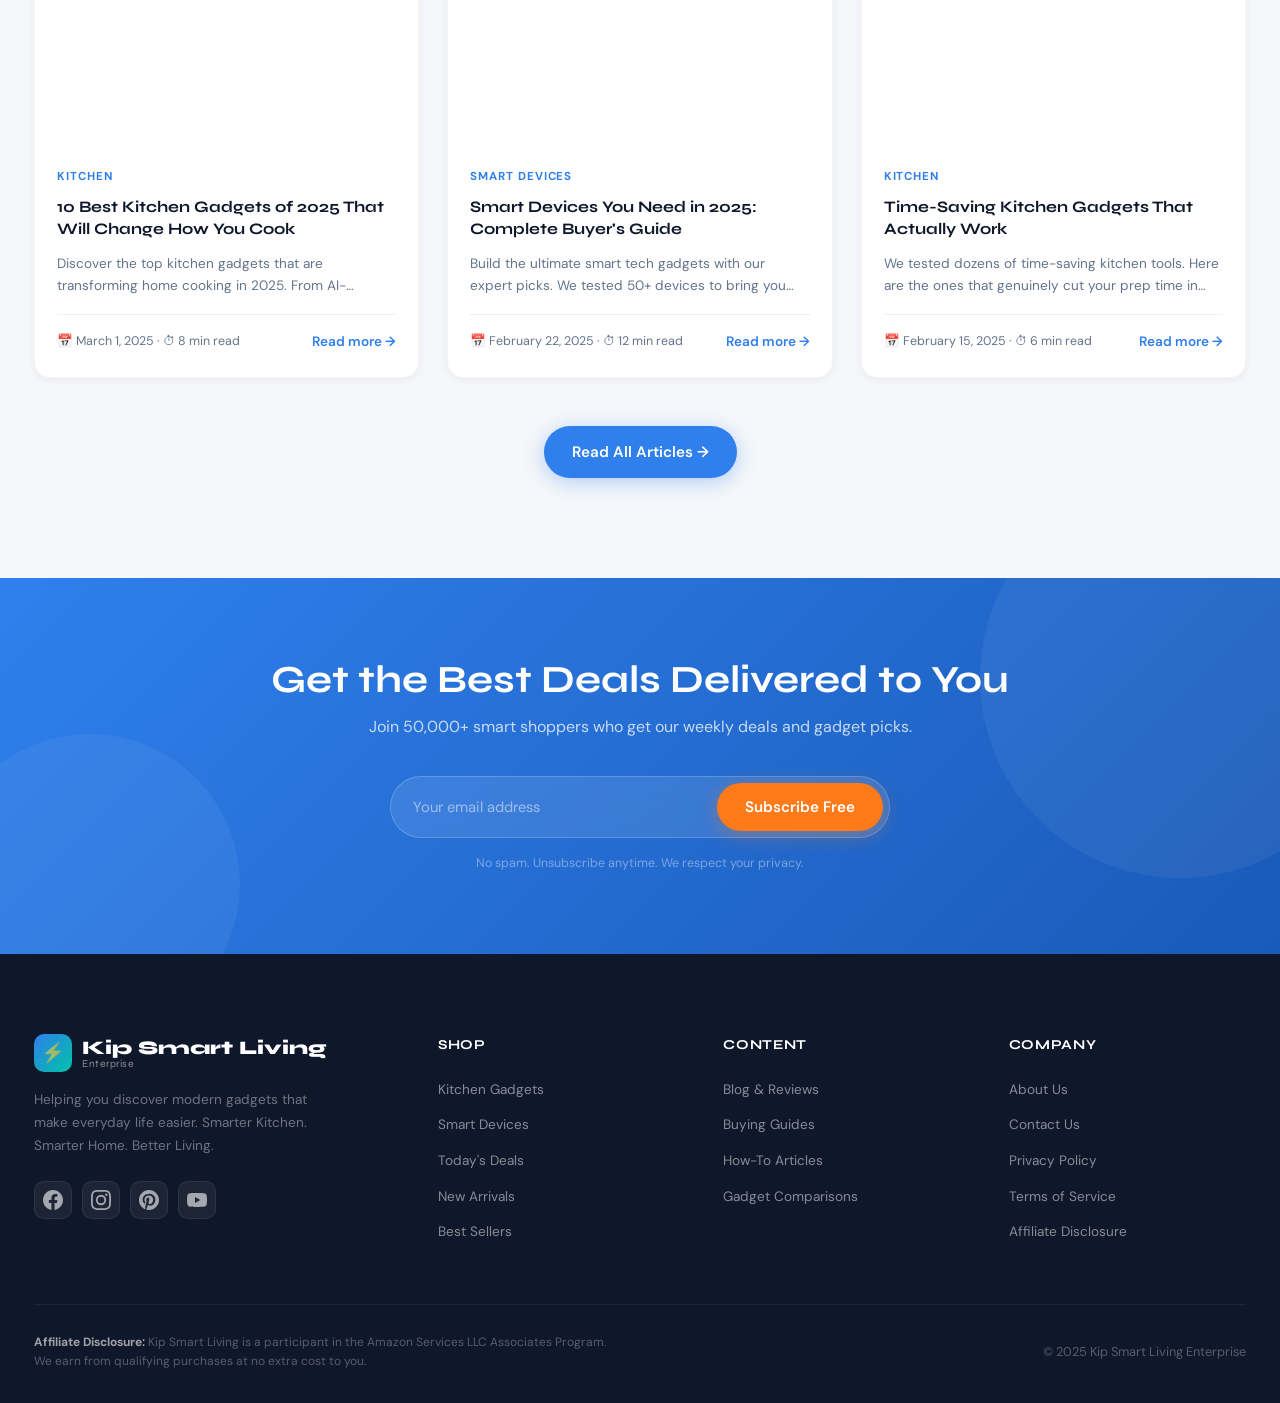
==== commit 69fc1315: "Add files via upload" ====
--- a/index.html
+++ b/index.html
@@ -75,7 +75,7 @@
     <ul class="nav-links">
       <li><a href="index.html" class="active">Home</a></li>
       <li><a href="kitchen.html">Kitchen</a></li>
-      <li><a href="smart-home.html">Smart Tech Gadgets</a></li>
+      <li><a href="smart-home.html">Smart Devices</a></li>
       <li><a href="deals.html">Deals 🔥</a></li>
       <li><a href="blog.html">Blog</a></li>
       <li><a href="about.html">About</a></li>
@@ -101,7 +101,7 @@
   <button class="mobile-close" id="mobileClose">✕</button>
   <a href="index.html">Home</a>
   <a href="kitchen.html">Kitchen</a>
-  <a href="smart-home.html">Smart Tech Gadgets</a>
+  <a href="smart-home.html">Smart Devices</a>
   <a href="deals.html">Deals 🔥</a>
   <a href="blog.html">Blog</a>
   <a href="about.html">About</a>
@@ -135,7 +135,7 @@
           🍳 Kitchen Gadgets
         </a>
         <a href="smart-home.html" class="btn btn-outline">
-          🏠 Smart Tech Gadgets
+          🏠 Smart Devices
         </a>
       </div>
 
@@ -242,7 +242,7 @@
     <div class="filter-tabs" id="trendingFilters">
       <button class="filter-tab active" data-filter="all">All Gadgets</button>
       <button class="filter-tab" data-filter="kitchen">🍳 Kitchen</button>
-      <button class="filter-tab" data-filter="smart-home">🏠 Smart Tech Gadgets</button>
+      <button class="filter-tab" data-filter="smart-home">🏠 Smart Devices</button>
       <button class="filter-tab" data-filter="deals">💰 Best Deals</button>
     </div>
 
@@ -275,11 +275,11 @@
       </a>
 
       <a href="smart-home.html" class="cat-card fade-in fade-in-delay-1">
-        <img src="https://images.unsplash.com/photo-1543512214-318c7553f230?w=700&q=80" alt="Smart Tech Gadgets" loading="lazy">
+        <img src="https://images.unsplash.com/photo-1543512214-318c7553f230?w=700&q=80" alt="Smart Devices" loading="lazy">
         <div class="cat-card-overlay"></div>
         <div class="cat-card-content">
           <div class="cat-card-label">Category</div>
-          <div class="cat-card-title">Smart Tech Gadgets</div>
+          <div class="cat-card-title">Smart Devices</div>
           <div class="cat-card-count">40+ products</div>
           <span class="btn btn-outline" style="display:inline-flex;padding:10px 22px;font-size:0.85rem">Shop Now →</span>
         </div>
@@ -309,8 +309,8 @@
   <div class="container">
     <div class="section-header" style="display:flex;justify-content:space-between;align-items:flex-end;flex-wrap:wrap;gap:20px">
       <div>
-        <div class="section-label">🏠 Smart Tech Gadgets</div>
-        <h2 class="section-title">Smart Tech Gadgets</h2>
+        <div class="section-label">🏠 Smart Devices</div>
+        <h2 class="section-title">Smart Devices</h2>
         <p class="section-subtitle">Transform your home into a smart, connected living space.</p>
       </div>
       <a href="smart-home.html" class="btn btn-primary">View All →</a>
@@ -401,7 +401,7 @@
         <div class="footer-col-title">Shop</div>
         <ul class="footer-links">
           <li><a href="kitchen.html">Kitchen Gadgets</a></li>
-          <li><a href="smart-home.html">Smart Tech Gadgets</a></li>
+          <li><a href="smart-home.html">Smart Devices</a></li>
           <li><a href="deals.html">Today's Deals</a></li>
           <li><a href="kitchen.html">New Arrivals</a></li>
           <li><a href="kitchen.html">Best Sellers</a></li>
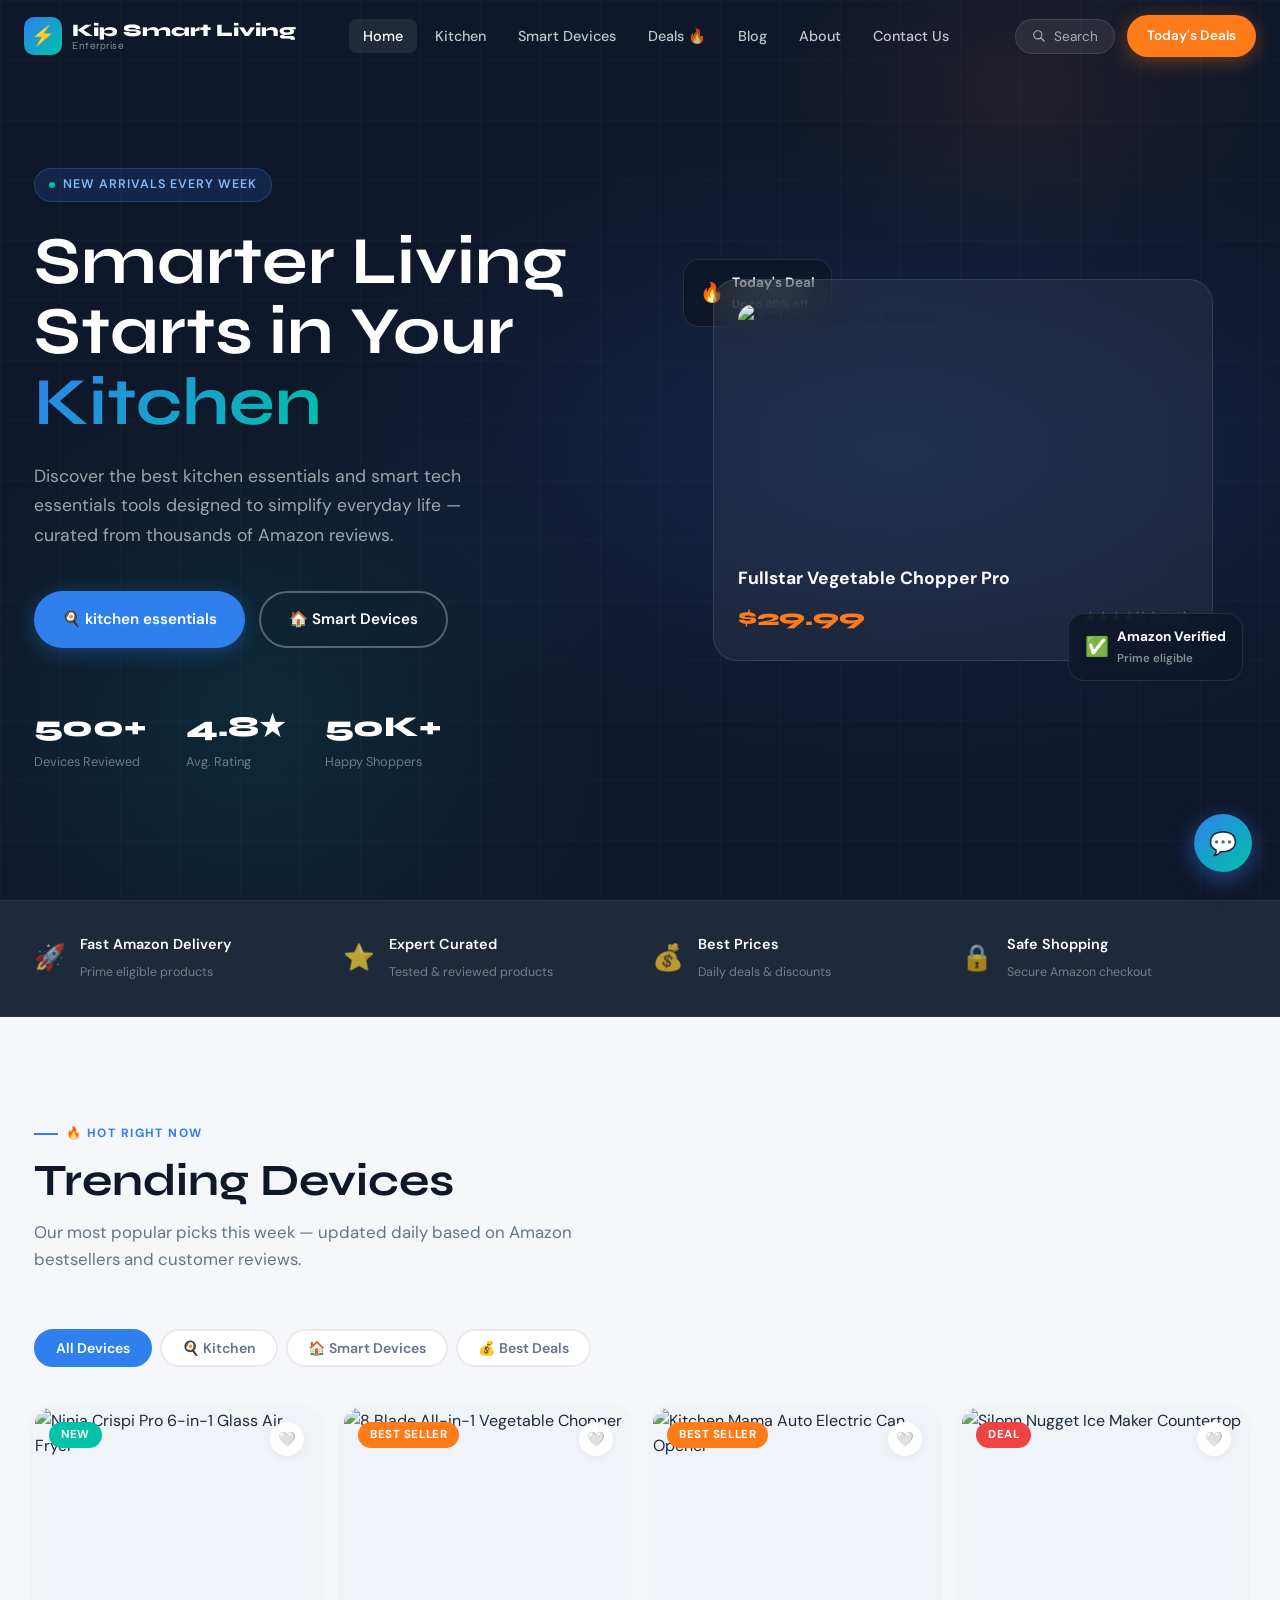
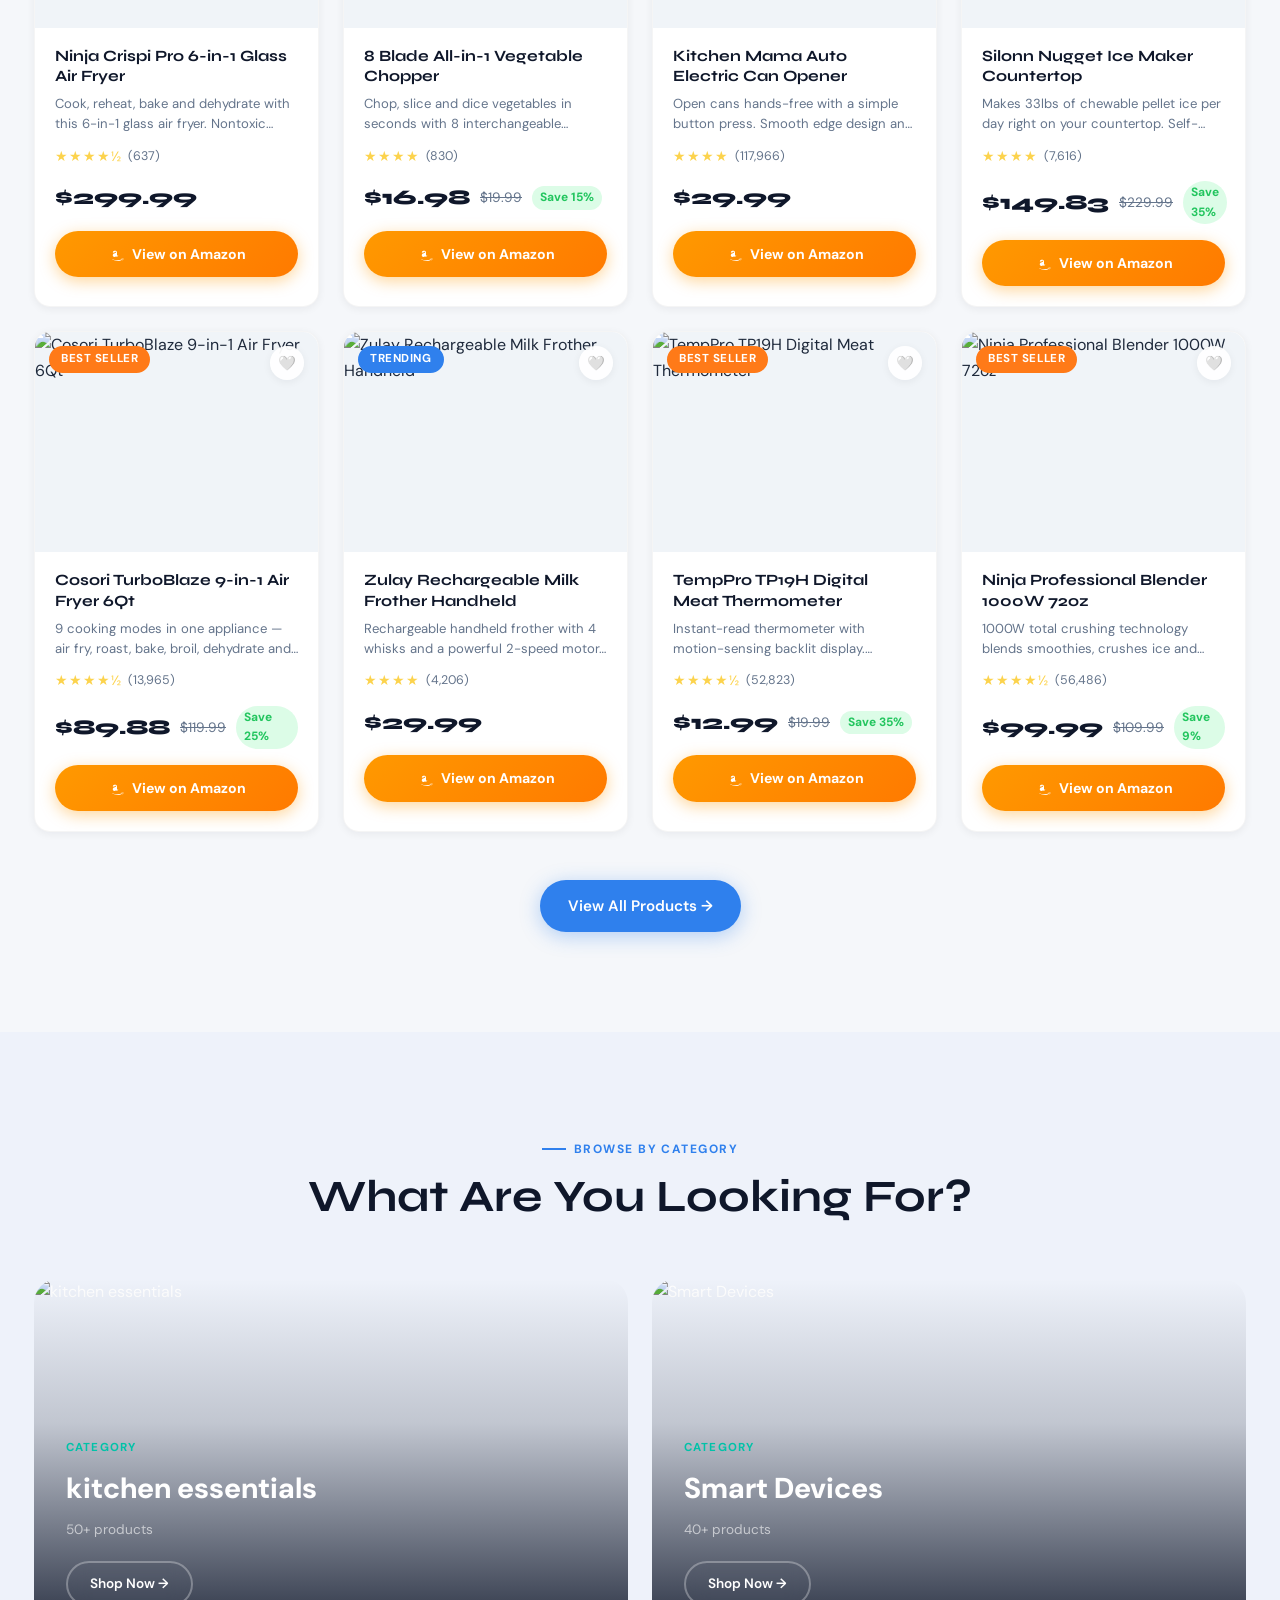
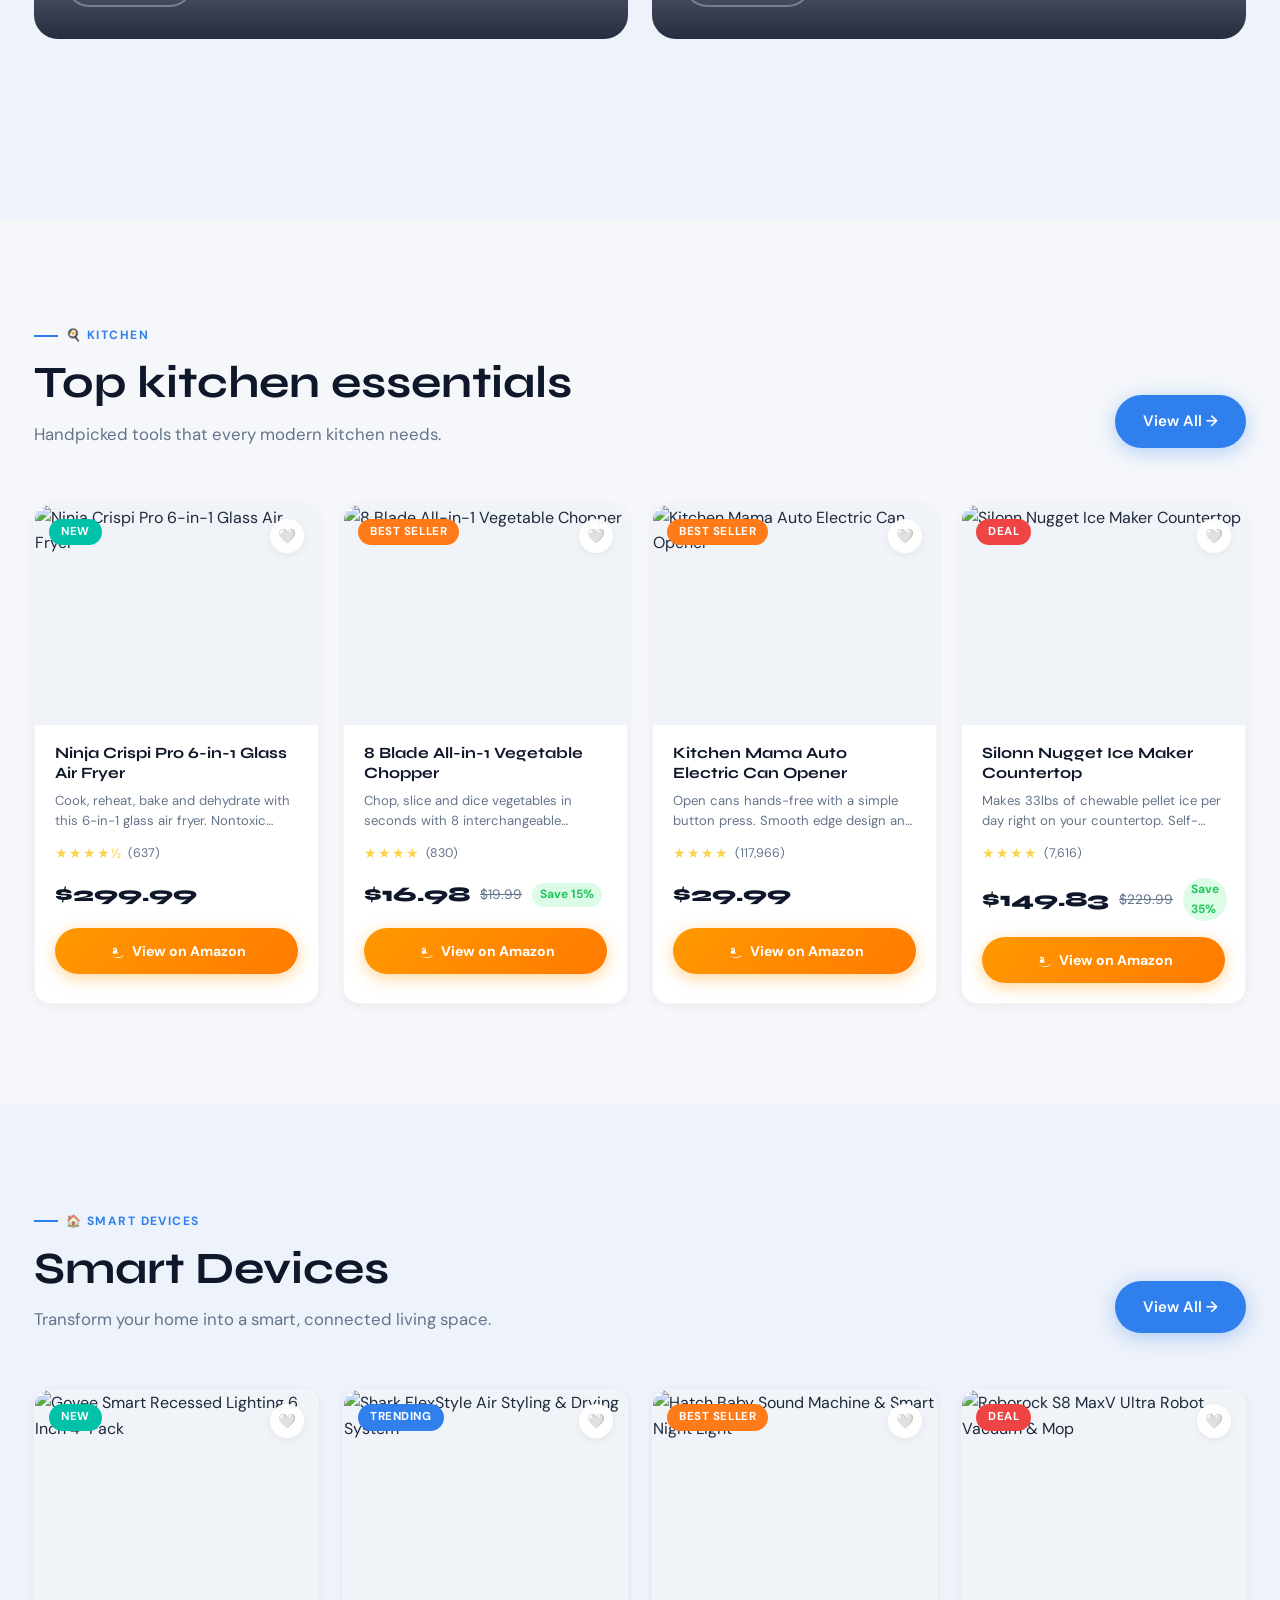
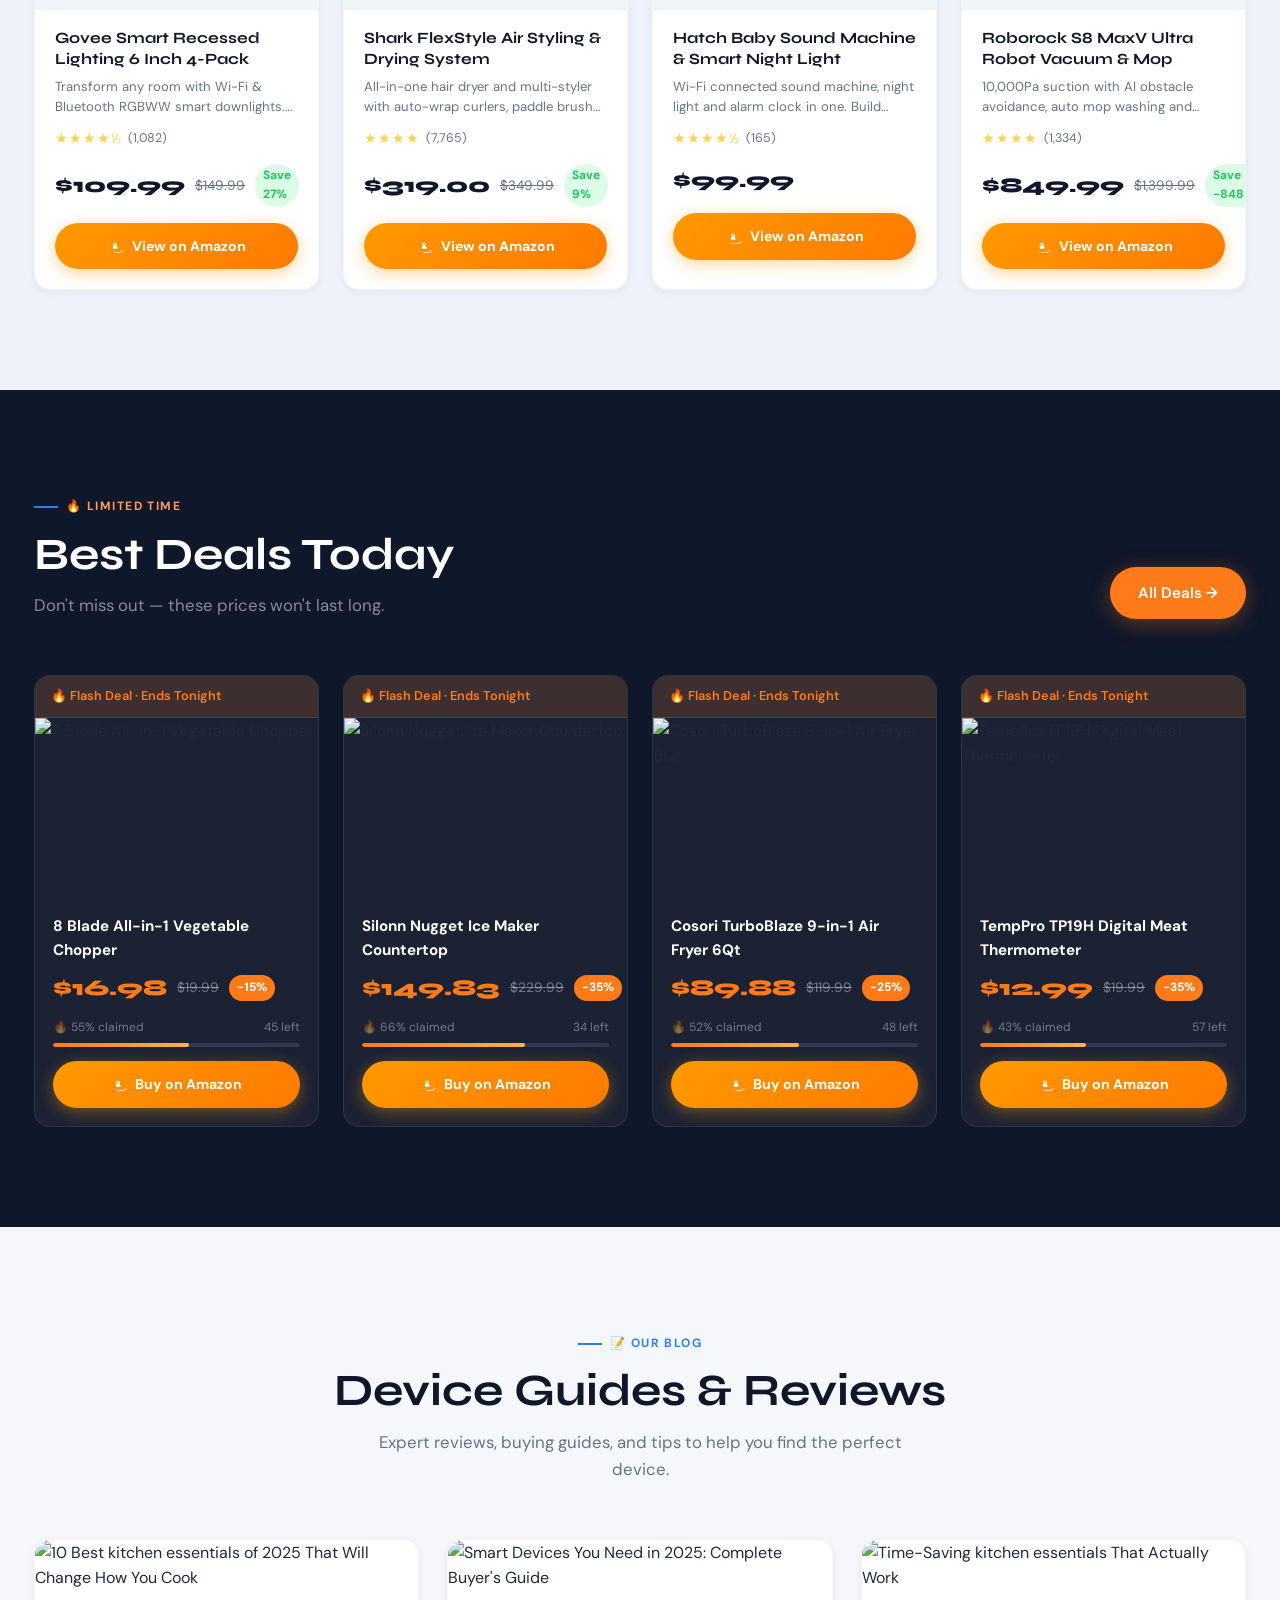
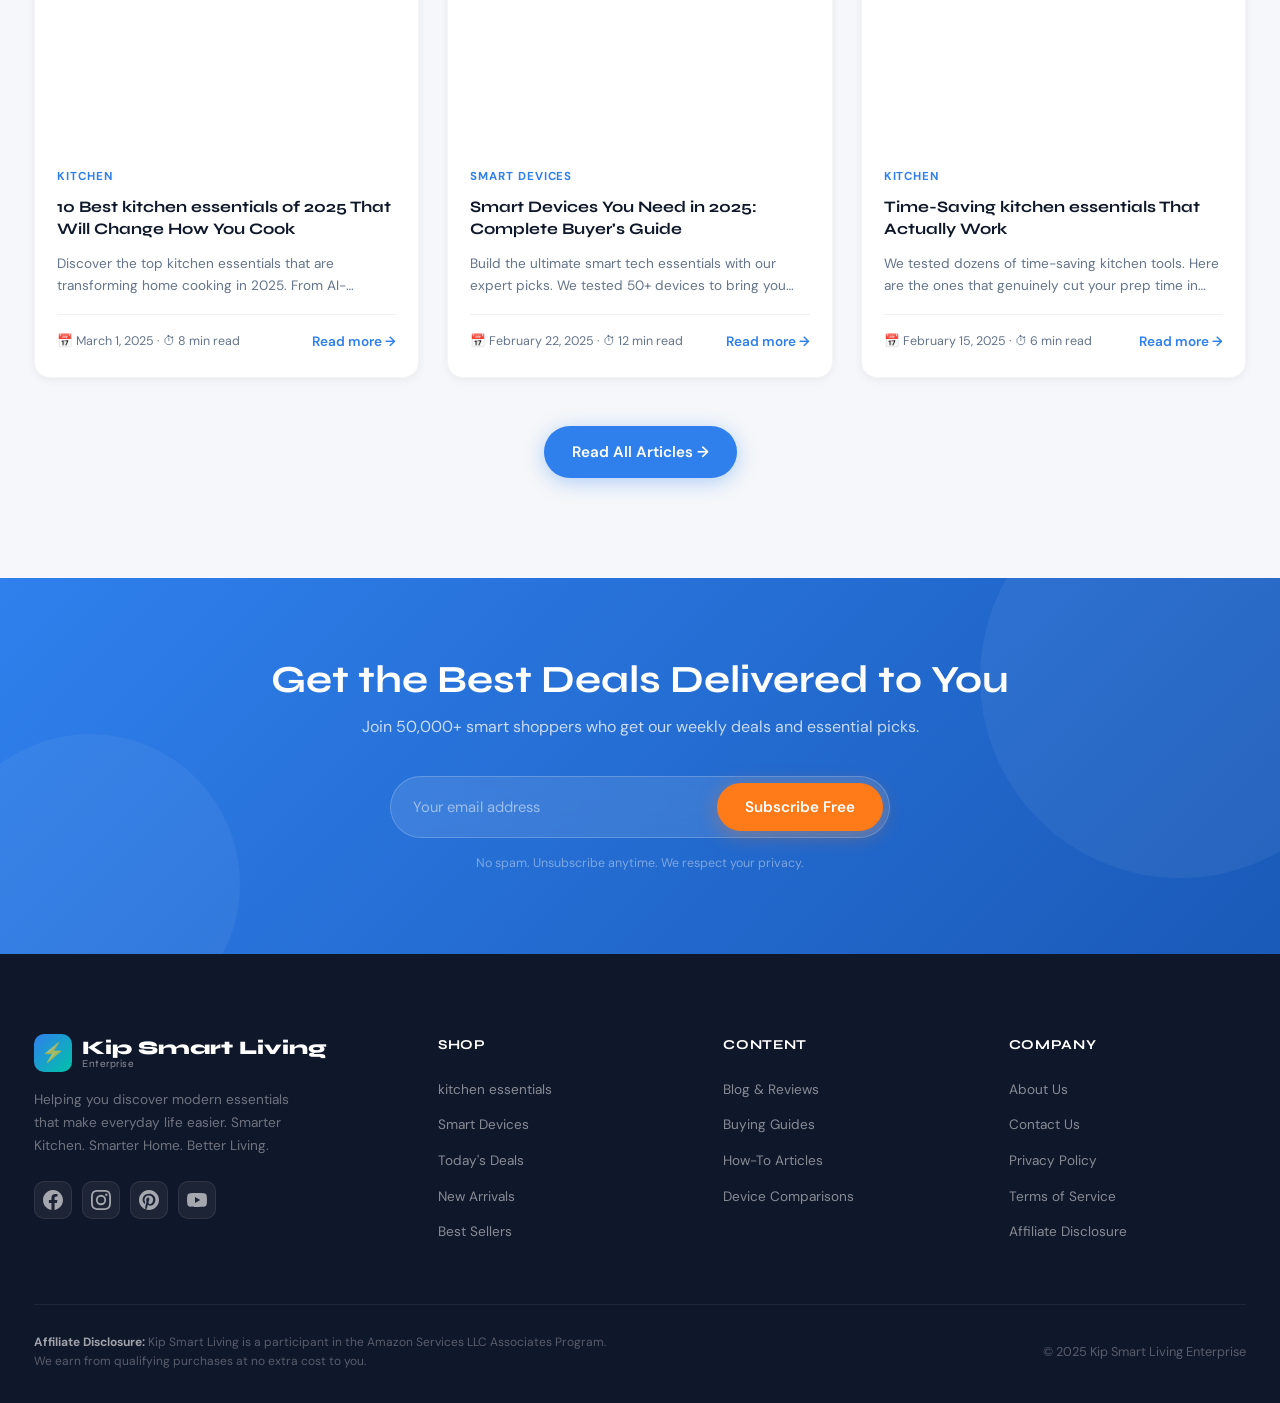
==== commit da4d4862: "Add files via upload" ====
--- a/index.html
+++ b/index.html
@@ -4,10 +4,10 @@
   <meta charset="UTF-8">
   <meta name="p:domain_verify" content="888127bbbff7a6530ccad945e9ccf842"/>
   <meta name="viewport" content="width=device-width, initial-scale=1.0">
-  <meta name="description" content="Kip Smart Living — Discover the best kitchen gadgets and smart tech gadgets devices. Smarter Kitchen. Smarter Home. Better Living.">
-  <meta name="keywords" content="kitchen gadgets, smart tech gadgets devices, best amazon kitchen tools, time-saving kitchen gadgets">
+  <meta name="description" content="Kip Smart Living — Discover the best kitchen essentials and smart tech essentials devices. Smarter Kitchen. Smarter Home. Better Living.">
+  <meta name="keywords" content="kitchen essentials, smart tech essentials devices, best amazon kitchen tools, time-saving kitchen essentials">
   <meta property="og:title" content="Kip Smart Living — Smarter Kitchen. Smarter Home.">
-  <meta property="og:description" content="Discover modern gadgets that make everyday life easier.">
+  <meta property="og:description" content="Discover modern essentials that make everyday life easier.">
   <meta property="og:type" content="website">
   <title>Kip Smart Living — Smarter Kitchen. Smarter Home. Better Living.</title>
   <link rel="stylesheet" href="style.css">
@@ -20,14 +20,14 @@
   <meta property="og:type" content="website">
   <meta property="og:url" content="https://mackaysscott.github.io/kip-smart-living/">
   <meta property="og:title" content="Kip Smart Living — Smarter Kitchen. Smarter Home. Better Living.">
-  <meta property="og:description" content="Discover the best kitchen gadgets and smart tech gadgets devices. Expert picks, real reviews, Amazon affiliate links.">
+  <meta property="og:description" content="Discover the best kitchen essentials and smart tech essentials devices. Expert picks, real reviews, Amazon affiliate links.">
   <meta property="og:image" content="https://images.unsplash.com/photo-1556909114-f6e7ad7d3136?w=1200&q=80">
   <meta property="og:site_name" content="Kip Smart Living Enterprise">
 
   <!-- Twitter Card -->
   <meta name="twitter:card" content="summary_large_image">
   <meta name="twitter:title" content="Kip Smart Living — Smarter Kitchen. Smarter Home. Better Living.">
-  <meta name="twitter:description" content="Discover the best kitchen gadgets and smart tech gadgets devices. Expert picks, real reviews, Amazon affiliate links.">
+  <meta name="twitter:description" content="Discover the best kitchen essentials and smart tech essentials devices. Expert picks, real reviews, Amazon affiliate links.">
   <meta name="twitter:image" content="https://images.unsplash.com/photo-1556909114-f6e7ad7d3136?w=1200&q=80">
 
   <!-- Schema.org Structured Data -->
@@ -36,7 +36,7 @@
     "@context": "https://schema.org",
     "@type": "WebSite",
     "name": "Kip Smart Living — Smarter Kitchen. Smarter Home. Better Living.",
-    "description": "Discover the best kitchen gadgets and smart tech gadgets devices. Expert picks, real reviews, Amazon affiliate links.",
+    "description": "Discover the best kitchen essentials and smart tech essentials devices. Expert picks, real reviews, Amazon affiliate links.",
     "url": "https://mackaysscott.github.io/kip-smart-living/",
     "publisher": {
       "@type": "Organization",
@@ -127,12 +127,12 @@
       </h1>
 
       <p class="hero-subtitle">
-        Discover the best kitchen gadgets and smart tech gadgets tools designed to simplify everyday life — curated from thousands of Amazon reviews.
+        Discover the best kitchen essentials and smart tech essentials tools designed to simplify everyday life — curated from thousands of Amazon reviews.
       </p>
 
       <div class="hero-ctas">
         <a href="kitchen.html" class="btn btn-primary">
-          🍳 Kitchen Gadgets
+          🍳 kitchen essentials
         </a>
         <a href="smart-home.html" class="btn btn-outline">
           🏠 Smart Devices
@@ -142,7 +142,7 @@
       <div class="hero-stats">
         <div class="stat-item">
           <div class="stat-num">500+</div>
-          <div class="stat-label">Gadgets Reviewed</div>
+          <div class="stat-label">Devices Reviewed</div>
         </div>
         <div class="stat-item">
           <div class="stat-num">4.8★</div>
@@ -169,7 +169,7 @@
         <div class="hero-main-card">
           <img
             src="https://images.unsplash.com/photo-1556909114-f6e7ad7d3136?w=500&q=80"
-            alt="Featured Kitchen Gadget"
+            alt="Featured Kitchen Device"
             class="hero-card-img"
             loading="eager"
           >
@@ -230,17 +230,17 @@
   </div>
 </div>
 
-<!-- ── TRENDING GADGETS ────────────────────── -->
+<!-- ── TRENDING essentials ────────────────────── -->
 <section class="section" id="trending">
   <div class="container">
     <div class="section-header">
       <div class="section-label">🔥 Hot Right Now</div>
-      <h2 class="section-title">Trending Gadgets</h2>
+      <h2 class="section-title">Trending Devices</h2>
       <p class="section-subtitle">Our most popular picks this week — updated daily based on Amazon bestsellers and customer reviews.</p>
     </div>
 
     <div class="filter-tabs" id="trendingFilters">
-      <button class="filter-tab active" data-filter="all">All Gadgets</button>
+      <button class="filter-tab active" data-filter="all">All Devices</button>
       <button class="filter-tab" data-filter="kitchen">🍳 Kitchen</button>
       <button class="filter-tab" data-filter="smart-home">🏠 Smart Devices</button>
       <button class="filter-tab" data-filter="deals">💰 Best Deals</button>
@@ -264,11 +264,11 @@
 
     <div class="category-hero-grid">
       <a href="kitchen.html" class="cat-card fade-in">
-        <img src="https://images.unsplash.com/photo-1556909114-f6e7ad7d3136?w=700&q=80" alt="Kitchen Gadgets" loading="lazy">
+        <img src="https://images.unsplash.com/photo-1556909114-f6e7ad7d3136?w=700&q=80" alt="kitchen essentials" loading="lazy">
         <div class="cat-card-overlay"></div>
         <div class="cat-card-content">
           <div class="cat-card-label">Category</div>
-          <div class="cat-card-title">Kitchen Gadgets</div>
+          <div class="cat-card-title">kitchen essentials</div>
           <div class="cat-card-count">50+ products</div>
           <span class="btn btn-outline" style="display:inline-flex;padding:10px 22px;font-size:0.85rem">Shop Now →</span>
         </div>
@@ -288,13 +288,13 @@
   </div>
 </section>
 
-<!-- ── KITCHEN GADGETS SECTION ────────────── -->
+<!-- ── kitchen essentials SECTION ────────────── -->
 <section class="section">
   <div class="container">
     <div class="section-header" style="display:flex;justify-content:space-between;align-items:flex-end;flex-wrap:wrap;gap:20px">
       <div>
         <div class="section-label">🍳 Kitchen</div>
-        <h2 class="section-title">Top Kitchen Gadgets</h2>
+        <h2 class="section-title">Top kitchen essentials</h2>
         <p class="section-subtitle">Handpicked tools that every modern kitchen needs.</p>
       </div>
       <a href="kitchen.html" class="btn btn-primary">View All →</a>
@@ -341,8 +341,8 @@
   <div class="container">
     <div class="section-header centered">
       <div class="section-label">📝 Our Blog</div>
-      <h2 class="section-title">Gadget Guides & Reviews</h2>
-      <p class="section-subtitle">Expert reviews, buying guides, and tips to help you find the perfect gadget.</p>
+      <h2 class="section-title">Device Guides & Reviews</h2>
+      <p class="section-subtitle">Expert reviews, buying guides, and tips to help you find the perfect device.</p>
     </div>
 
     <div class="blog-grid" id="blogPreview"></div>
@@ -358,7 +358,7 @@
   <div class="container">
     <div class="newsletter-inner">
       <h2 class="newsletter-title">Get the Best Deals Delivered to You</h2>
-      <p class="newsletter-sub">Join 50,000+ smart shoppers who get our weekly deals and gadget picks.</p>
+      <p class="newsletter-sub">Join 50,000+ smart shoppers who get our weekly deals and essential picks.</p>
       <div class="newsletter-form">
         <input type="email" class="newsletter-input" placeholder="Your email address" aria-label="Email">
         <button class="btn btn-secondary" onclick="subscribeNewsletter(this)">Subscribe Free</button>
@@ -380,7 +380,7 @@
             <span>Enterprise</span>
           </div>
         </a>
-        <p class="footer-tagline">Helping you discover modern gadgets that make everyday life easier. Smarter Kitchen. Smarter Home. Better Living.</p>
+        <p class="footer-tagline">Helping you discover modern essentials that make everyday life easier. Smarter Kitchen. Smarter Home. Better Living.</p>
         <div class="footer-socials">
           <a href="#" class="social-btn facebook" title="Facebook" aria-label="Facebook">
             <svg xmlns="http://www.w3.org/2000/svg" viewBox="0 0 24 24" width="20" height="20" fill="currentColor"><path d="M24 12.073C24 5.405 18.627 0 12 0S0 5.405 0 12.073C0 18.1 4.388 23.094 10.125 24v-8.437H7.078v-3.49h3.047V9.41c0-3.025 1.792-4.697 4.533-4.697 1.312 0 2.686.236 2.686.236v2.97h-1.514c-1.491 0-1.956.93-1.956 1.886v2.267h3.328l-.532 3.49h-2.796V24C19.612 23.094 24 18.1 24 12.073z"/></svg>
@@ -400,7 +400,7 @@
       <div class="footer-col">
         <div class="footer-col-title">Shop</div>
         <ul class="footer-links">
-          <li><a href="kitchen.html">Kitchen Gadgets</a></li>
+          <li><a href="kitchen.html">kitchen essentials</a></li>
           <li><a href="smart-home.html">Smart Devices</a></li>
           <li><a href="deals.html">Today's Deals</a></li>
           <li><a href="kitchen.html">New Arrivals</a></li>
@@ -414,7 +414,7 @@
           <li><a href="blog.html">Blog & Reviews</a></li>
           <li><a href="blog.html">Buying Guides</a></li>
           <li><a href="blog.html">How-To Articles</a></li>
-          <li><a href="blog.html">Gadget Comparisons</a></li>
+          <li><a href="blog.html">Device Comparisons</a></li>
         </ul>
       </div>
 
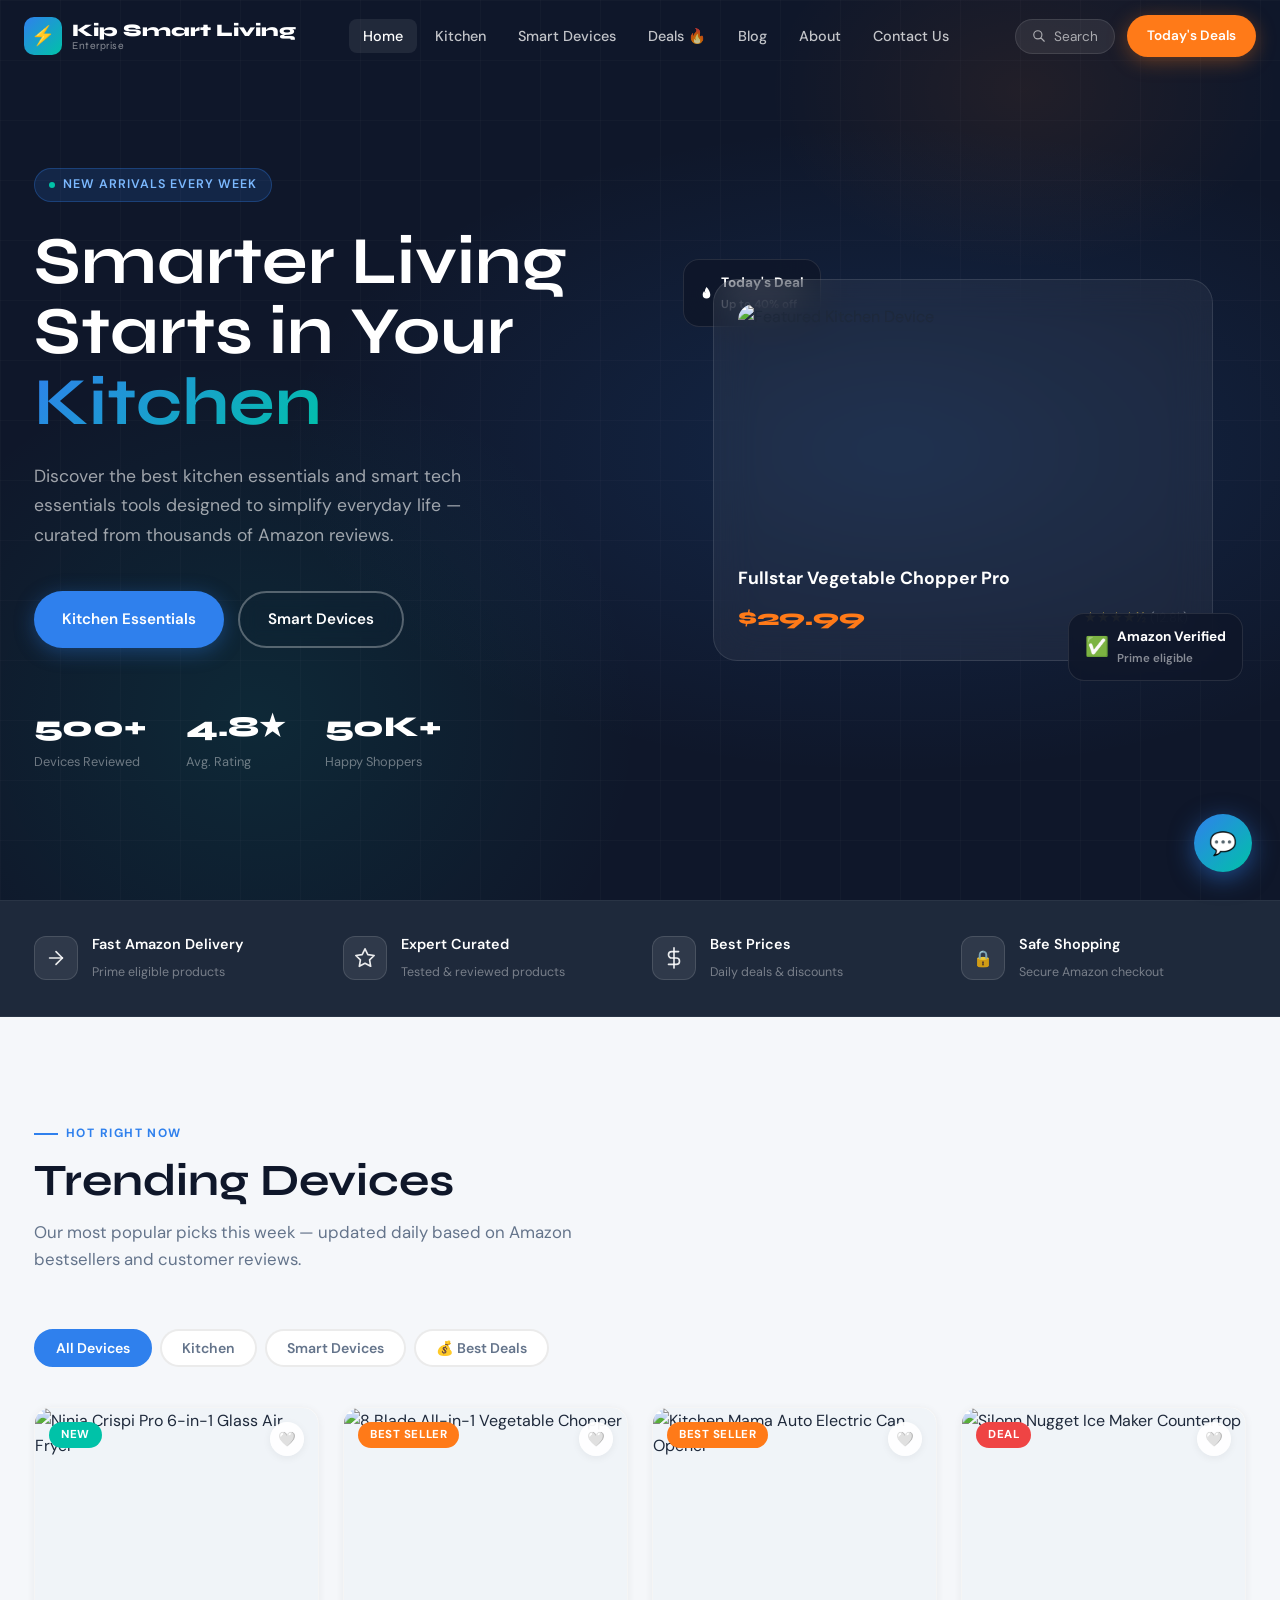
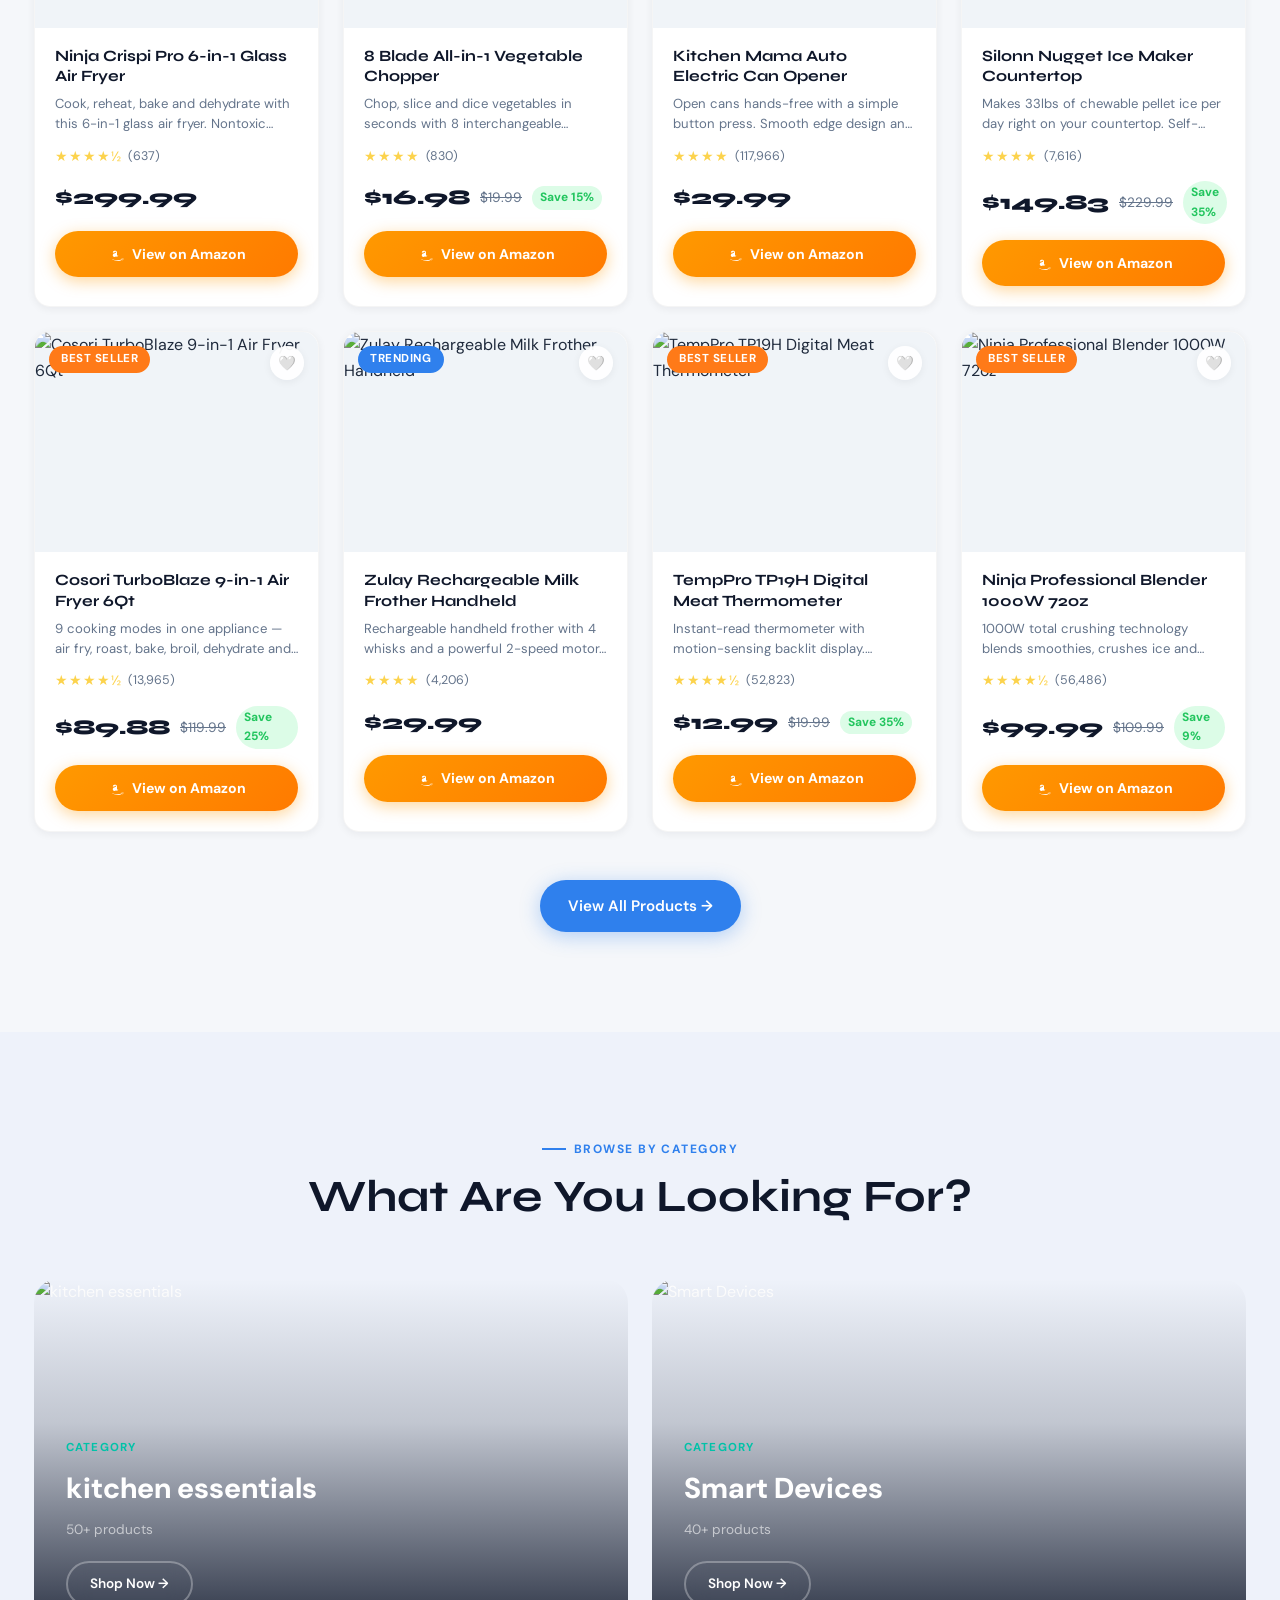
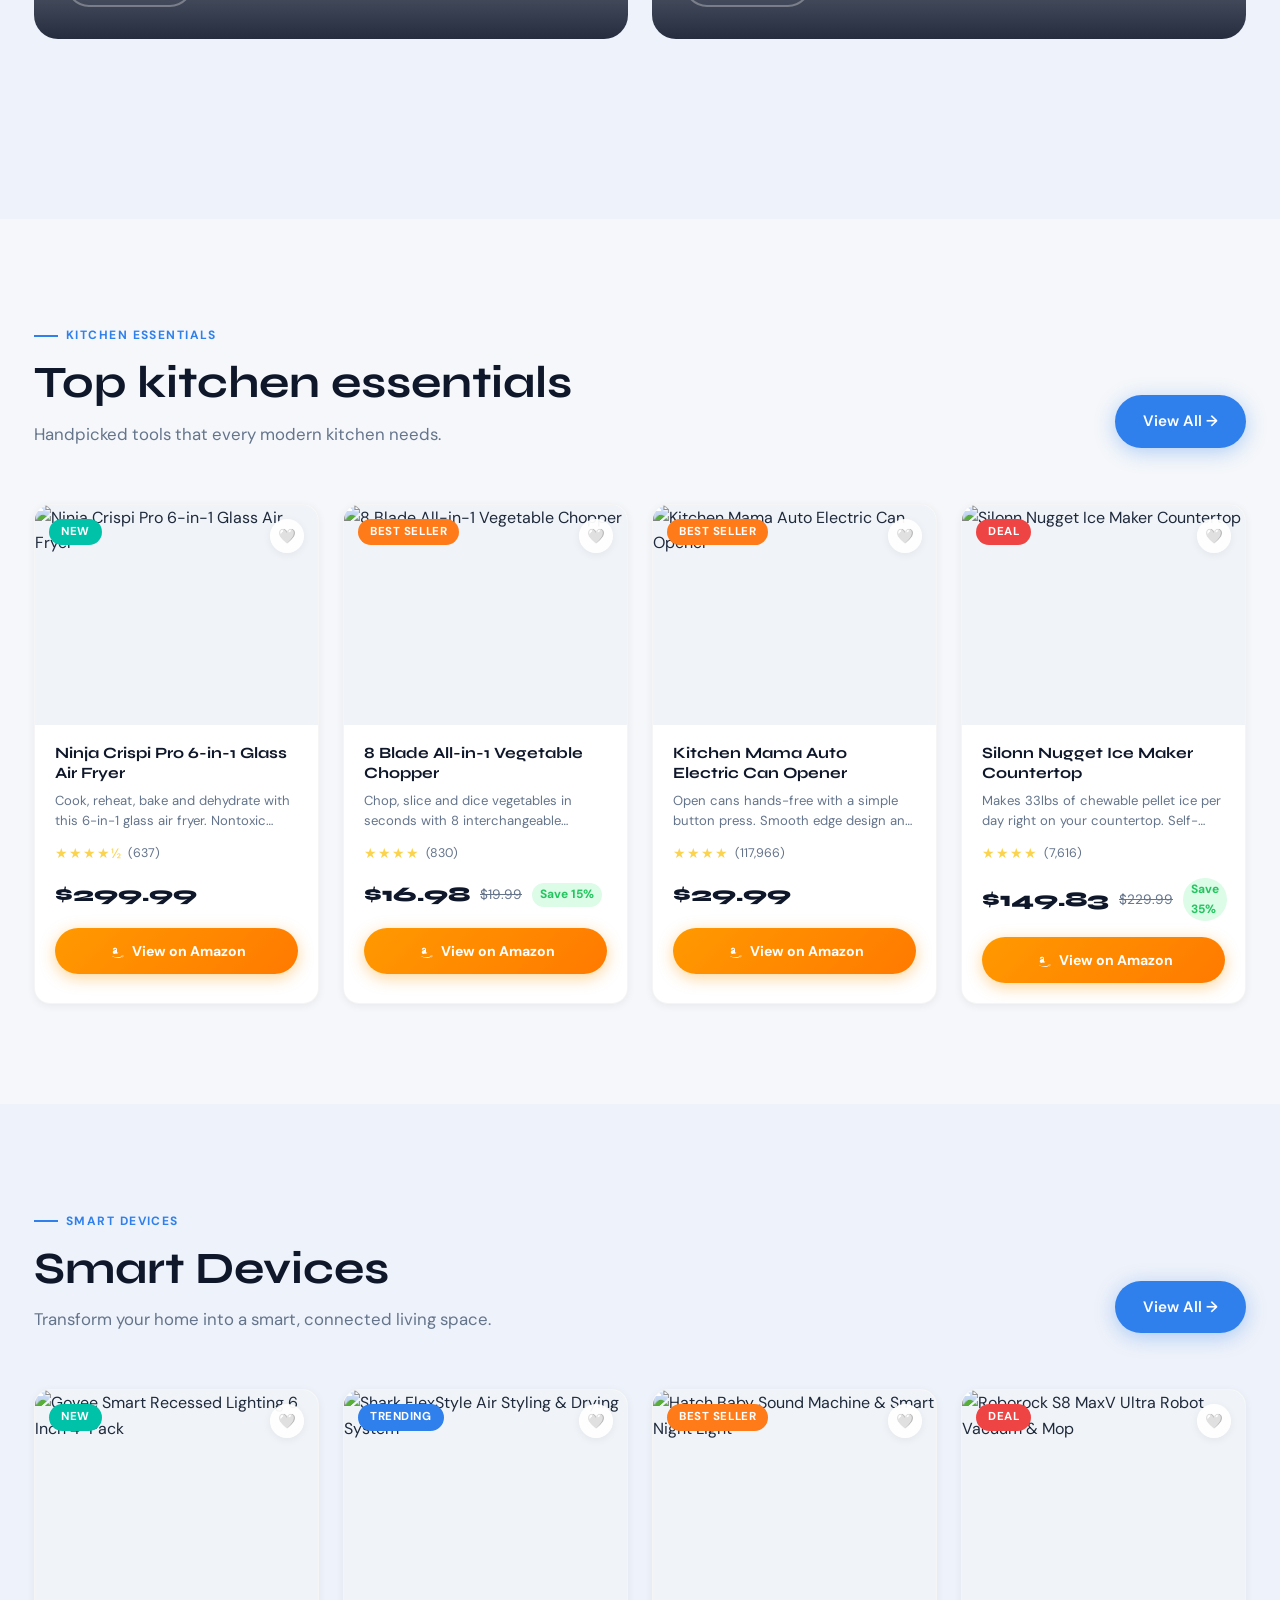
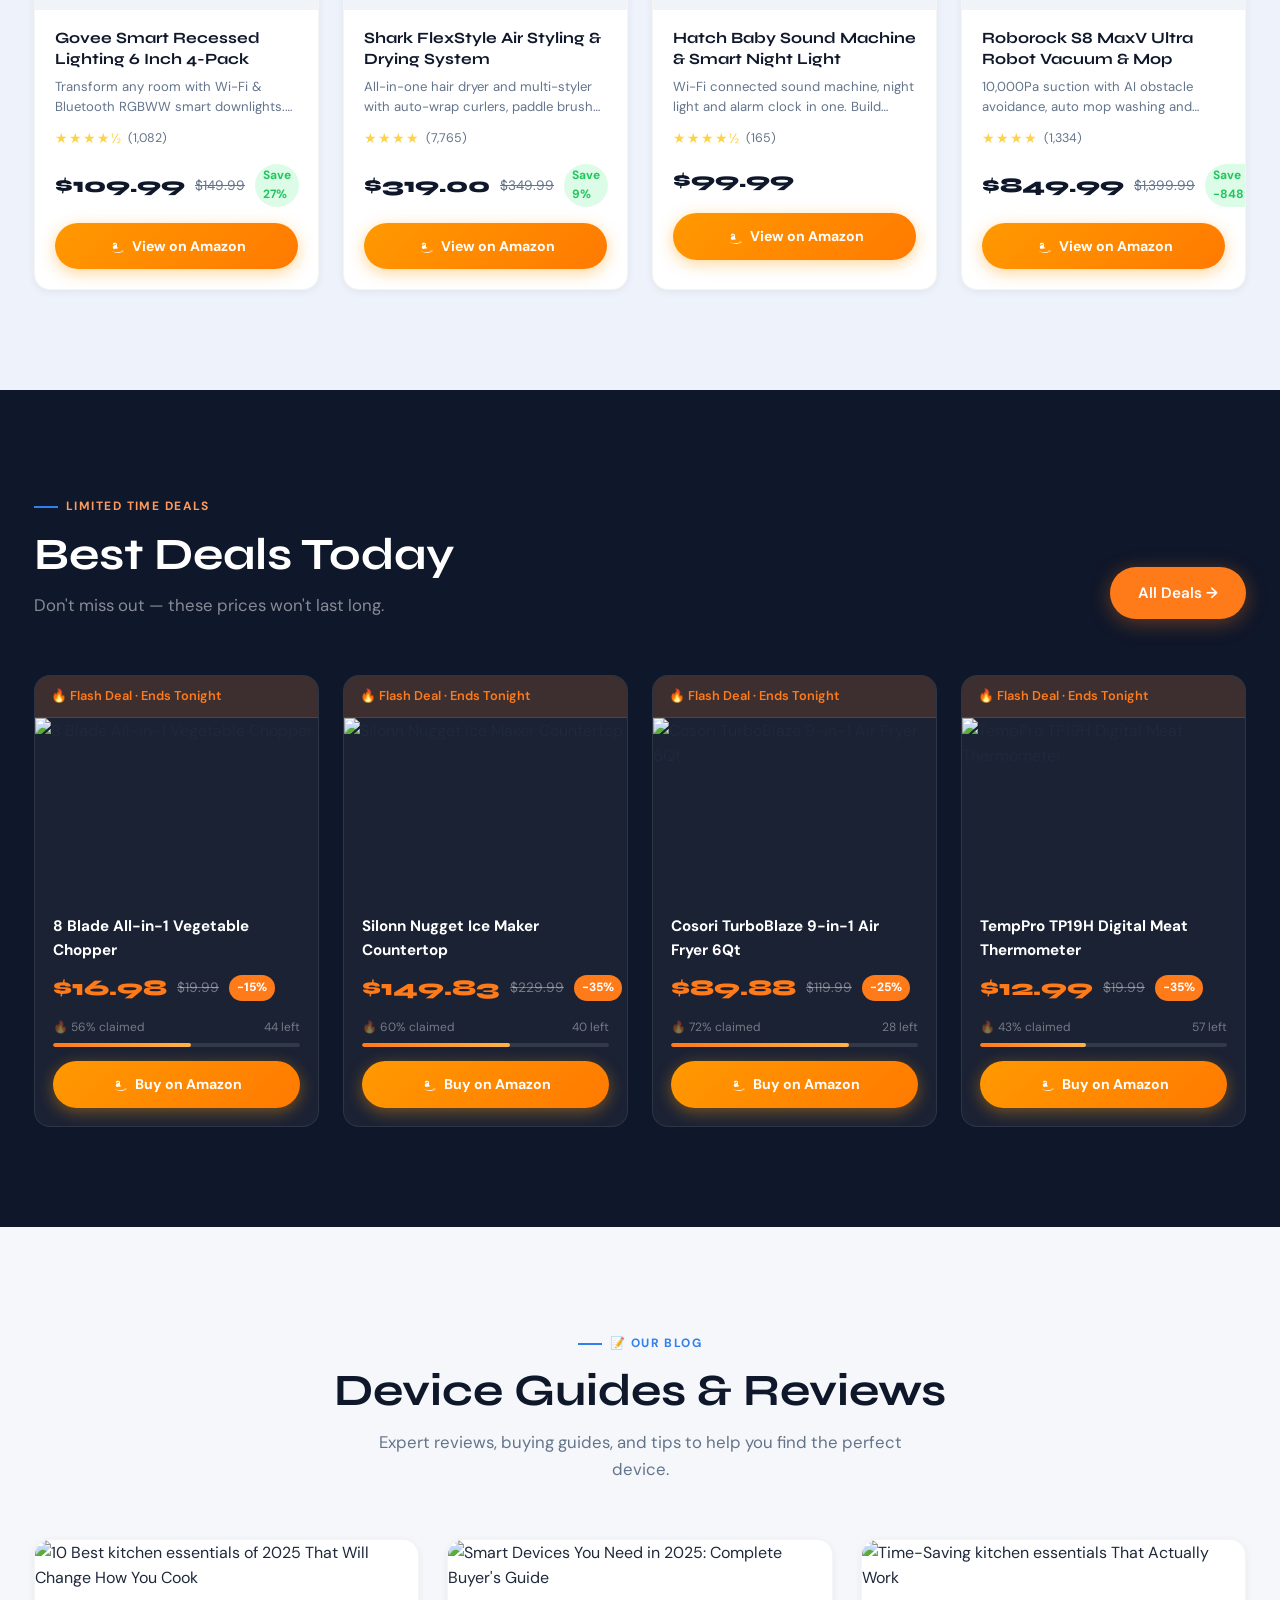
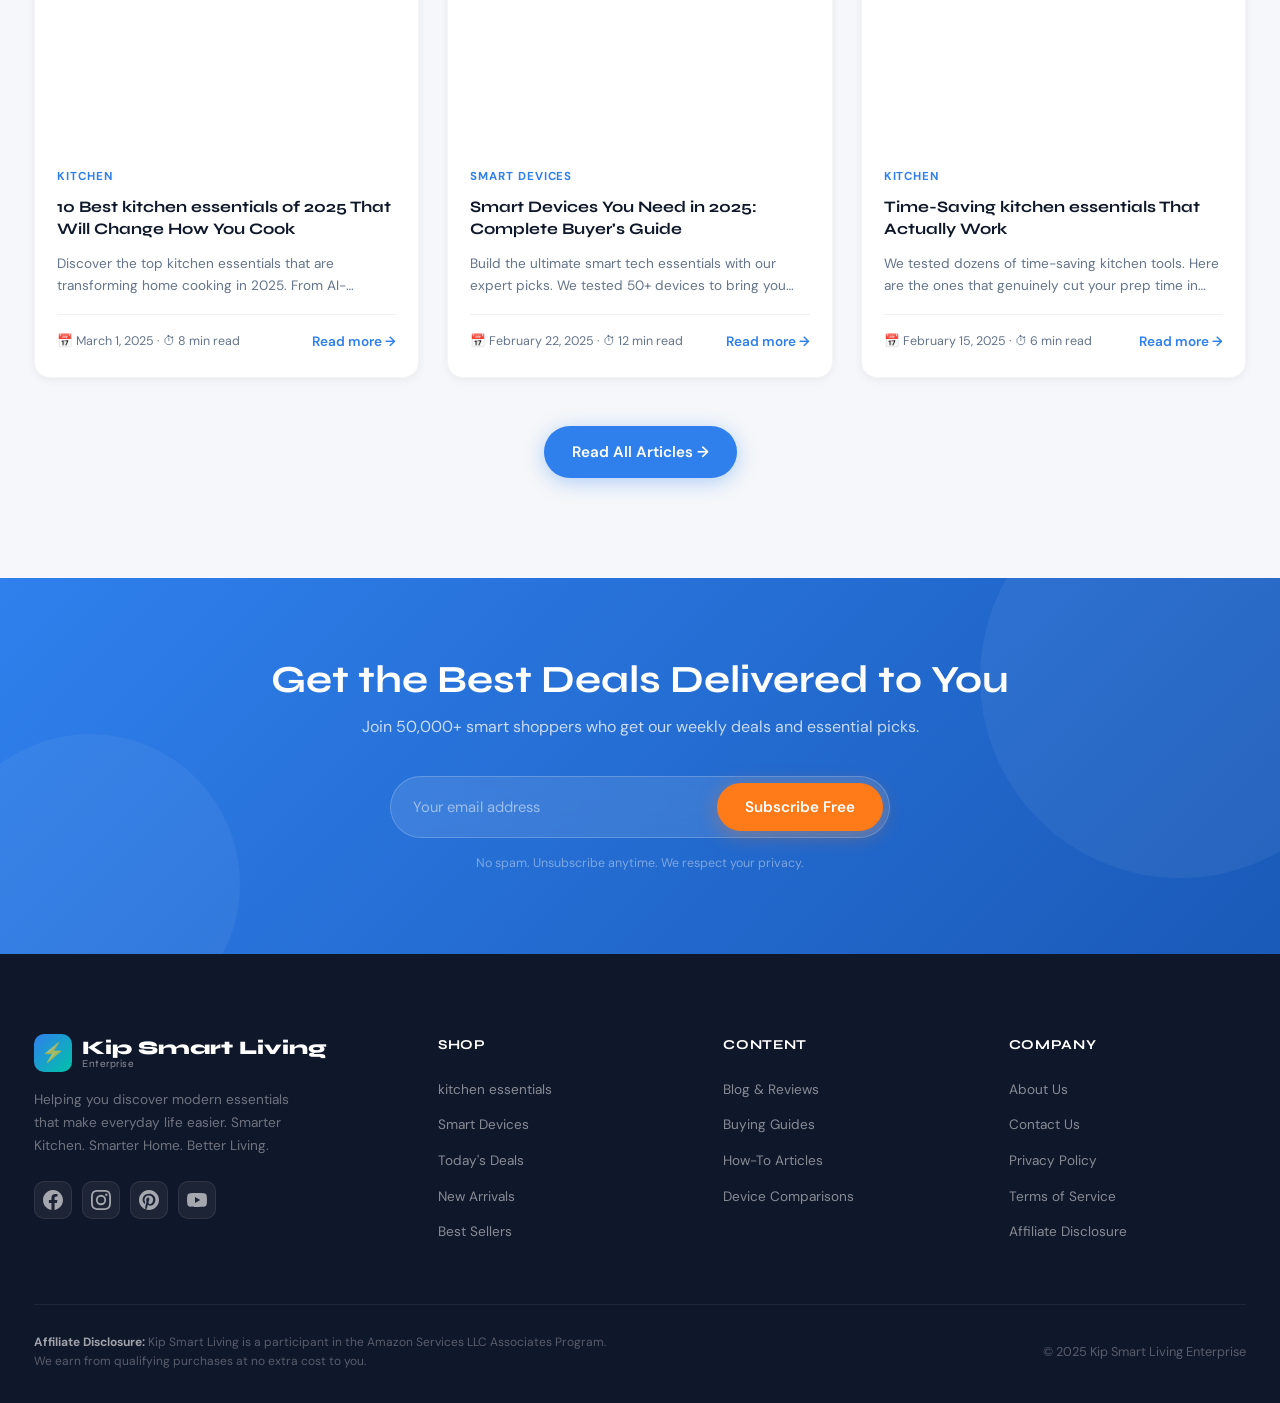
==== commit 8b225a3d: "Add files via upload" ====
--- a/index.html
+++ b/index.html
@@ -132,10 +132,10 @@
 
       <div class="hero-ctas">
         <a href="kitchen.html" class="btn btn-primary">
-          🍳 kitchen essentials
+          Kitchen Essentials
         </a>
         <a href="smart-home.html" class="btn btn-outline">
-          🏠 Smart Devices
+          Smart Devices
         </a>
       </div>
 
@@ -159,7 +159,7 @@
     <div class="hero-visual">
       <div class="hero-mockup">
         <div class="floating-badge top-left">
-          <span class="badge-icon">🔥</span>
+          <span class="badge-icon"><svg xmlns="http://www.w3.org/2000/svg" viewBox="0 0 24 24" width="13" height="13" fill="currentColor"><path d="M12.002 2C12 2 9 6.5 9 9c0 1.5.5 2.5 1.5 3C9 12.5 8 10.5 8 9c-2 2-3 4.5-3 7a7 7 0 0 0 14 0c0-4-3-10-7-14z"/></svg></span>
           <div>
             <strong style="display:block;color:white;font-size:0.85rem">Today's Deal</strong>
             <span style="color:rgba(255,255,255,0.5);font-size:0.72rem">Up to 40% off</span>
@@ -199,21 +199,21 @@
   <div class="container">
     <div class="features-grid">
       <div class="feature-item">
-        <span class="feature-icon">🚀</span>
+        <span class="feature-icon"><svg xmlns="http://www.w3.org/2000/svg" viewBox="0 0 24 24" width="22" height="22" fill="none" stroke="currentColor" stroke-width="1.8" stroke-linecap="round" stroke-linejoin="round"><path d="M5 12h14"/><path d="M12 5l7 7-7 7"/></svg></span>
         <div class="feature-text">
           <strong>Fast Amazon Delivery</strong>
           <span>Prime eligible products</span>
         </div>
       </div>
       <div class="feature-item">
-        <span class="feature-icon">⭐</span>
+        <span class="feature-icon"><svg xmlns="http://www.w3.org/2000/svg" viewBox="0 0 24 24" width="22" height="22" fill="none" stroke="currentColor" stroke-width="1.8" stroke-linecap="round" stroke-linejoin="round"><polygon points="12 2 15.09 8.26 22 9.27 17 14.14 18.18 21.02 12 17.77 5.82 21.02 7 14.14 2 9.27 8.91 8.26 12 2"/></svg></span>
         <div class="feature-text">
           <strong>Expert Curated</strong>
           <span>Tested & reviewed products</span>
         </div>
       </div>
       <div class="feature-item">
-        <span class="feature-icon">💰</span>
+        <span class="feature-icon"><svg xmlns="http://www.w3.org/2000/svg" viewBox="0 0 24 24" width="22" height="22" fill="none" stroke="currentColor" stroke-width="1.8" stroke-linecap="round" stroke-linejoin="round"><line x1="12" y1="1" x2="12" y2="23"/><path d="M17 5H9.5a3.5 3.5 0 0 0 0 7h5a3.5 3.5 0 0 1 0 7H6"/></svg></span>
         <div class="feature-text">
           <strong>Best Prices</strong>
           <span>Daily deals & discounts</span>
@@ -234,15 +234,15 @@
 <section class="section" id="trending">
   <div class="container">
     <div class="section-header">
-      <div class="section-label">🔥 Hot Right Now</div>
+      <div class="section-label">Hot Right Now</div>
       <h2 class="section-title">Trending Devices</h2>
       <p class="section-subtitle">Our most popular picks this week — updated daily based on Amazon bestsellers and customer reviews.</p>
     </div>
 
     <div class="filter-tabs" id="trendingFilters">
       <button class="filter-tab active" data-filter="all">All Devices</button>
-      <button class="filter-tab" data-filter="kitchen">🍳 Kitchen</button>
-      <button class="filter-tab" data-filter="smart-home">🏠 Smart Devices</button>
+      <button class="filter-tab" data-filter="kitchen">Kitchen</button>
+      <button class="filter-tab" data-filter="smart-home">Smart Devices</button>
       <button class="filter-tab" data-filter="deals">💰 Best Deals</button>
     </div>
 
@@ -293,7 +293,7 @@
   <div class="container">
     <div class="section-header" style="display:flex;justify-content:space-between;align-items:flex-end;flex-wrap:wrap;gap:20px">
       <div>
-        <div class="section-label">🍳 Kitchen</div>
+        <div class="section-label">Kitchen Essentials</div>
         <h2 class="section-title">Top kitchen essentials</h2>
         <p class="section-subtitle">Handpicked tools that every modern kitchen needs.</p>
       </div>
@@ -309,7 +309,7 @@
   <div class="container">
     <div class="section-header" style="display:flex;justify-content:space-between;align-items:flex-end;flex-wrap:wrap;gap:20px">
       <div>
-        <div class="section-label">🏠 Smart Devices</div>
+        <div class="section-label">Smart Devices</div>
         <h2 class="section-title">Smart Devices</h2>
         <p class="section-subtitle">Transform your home into a smart, connected living space.</p>
       </div>
@@ -325,7 +325,7 @@
   <div class="container">
     <div class="section-header" style="display:flex;justify-content:space-between;align-items:flex-end;flex-wrap:wrap;gap:20px">
       <div>
-        <div class="section-label" style="color:#FF9A5C">🔥 Limited Time</div>
+        <div class="section-label" style="color:#FF9A5C">Limited Time Deals</div>
         <h2 class="section-title" style="color:white">Best Deals Today</h2>
         <p class="section-subtitle" style="color:rgba(255,255,255,0.5)">Don't miss out — these prices won't last long.</p>
       </div>
--- a/style.css
+++ b/style.css
@@ -842,8 +842,16 @@
 }
 
 .feature-icon {
-  font-size: 1.6rem;
+  width: 44px;
+  height: 44px;
   flex-shrink: 0;
+  display: flex;
+  align-items: center;
+  justify-content: center;
+  background: rgba(255,255,255,0.08);
+  border: 1px solid rgba(255,255,255,0.12);
+  border-radius: 12px;
+  color: rgba(255,255,255,0.9);
 }
 
 .feature-text strong {
